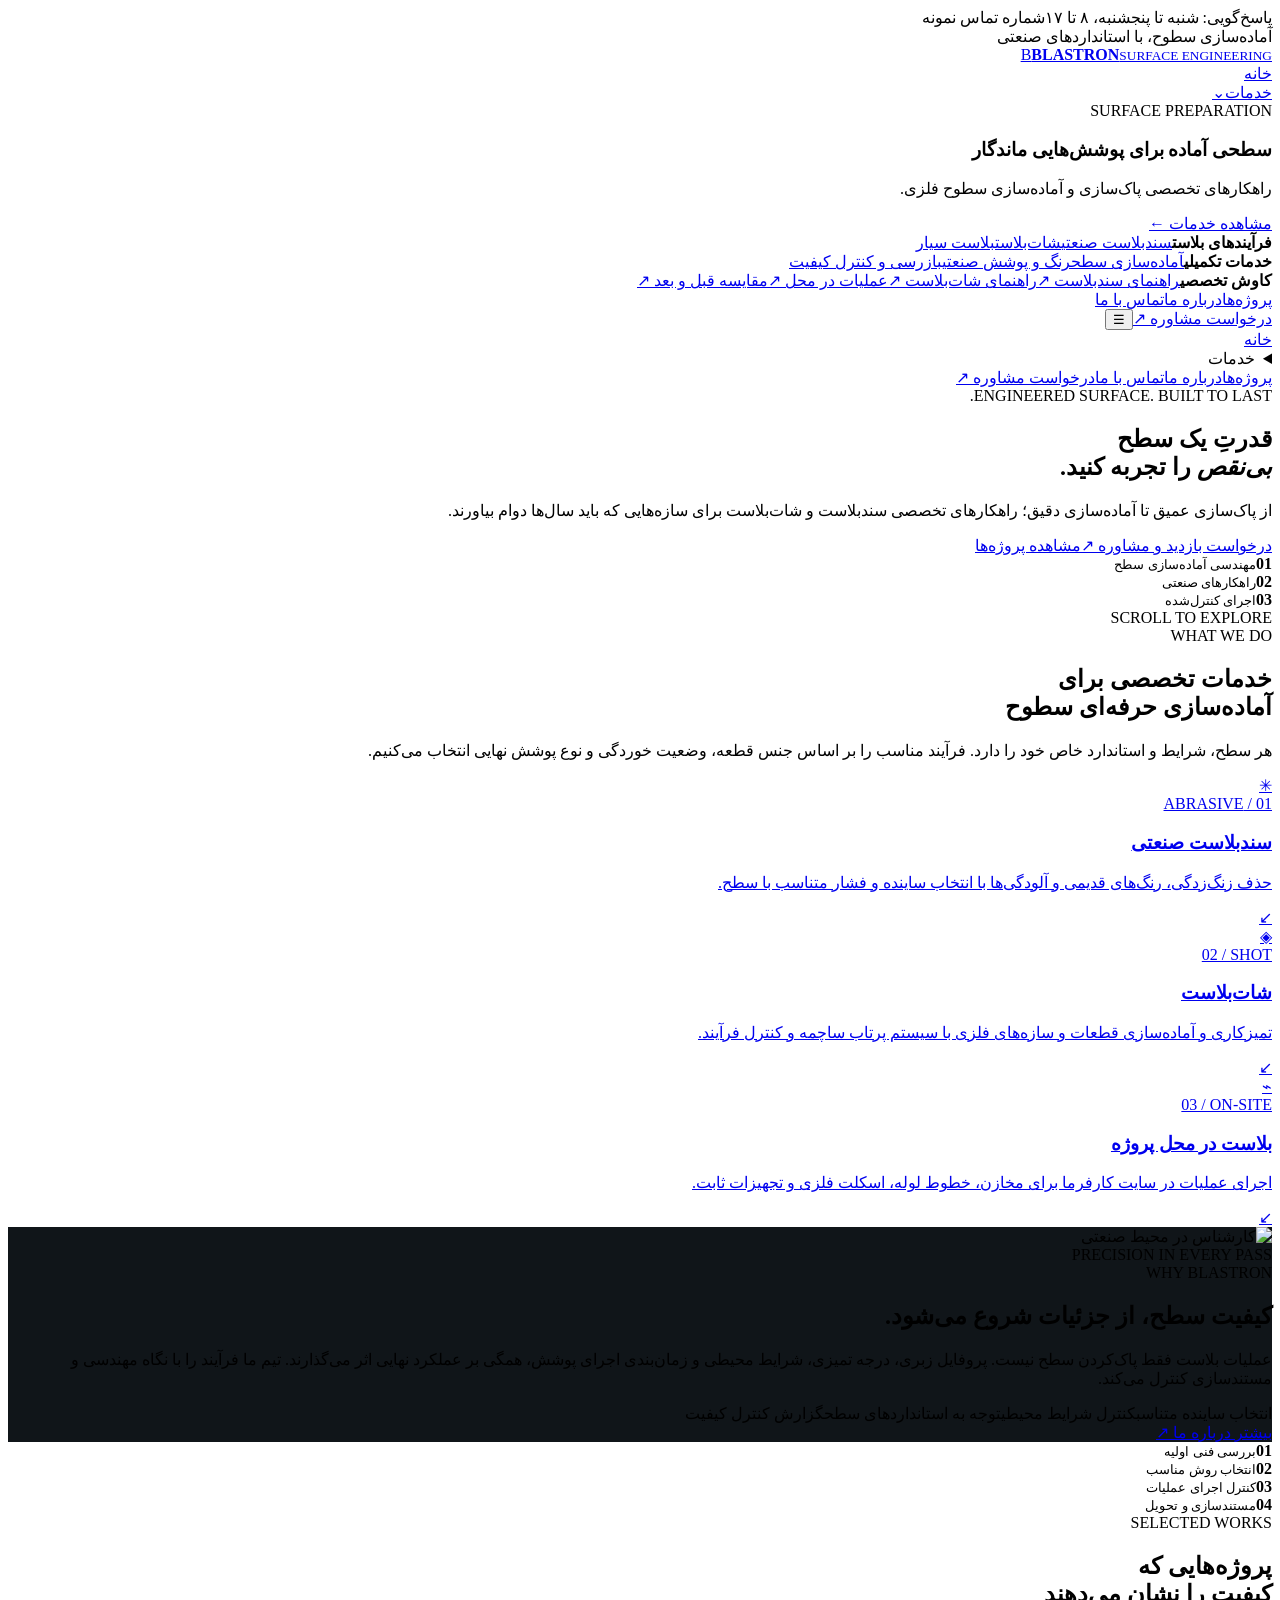
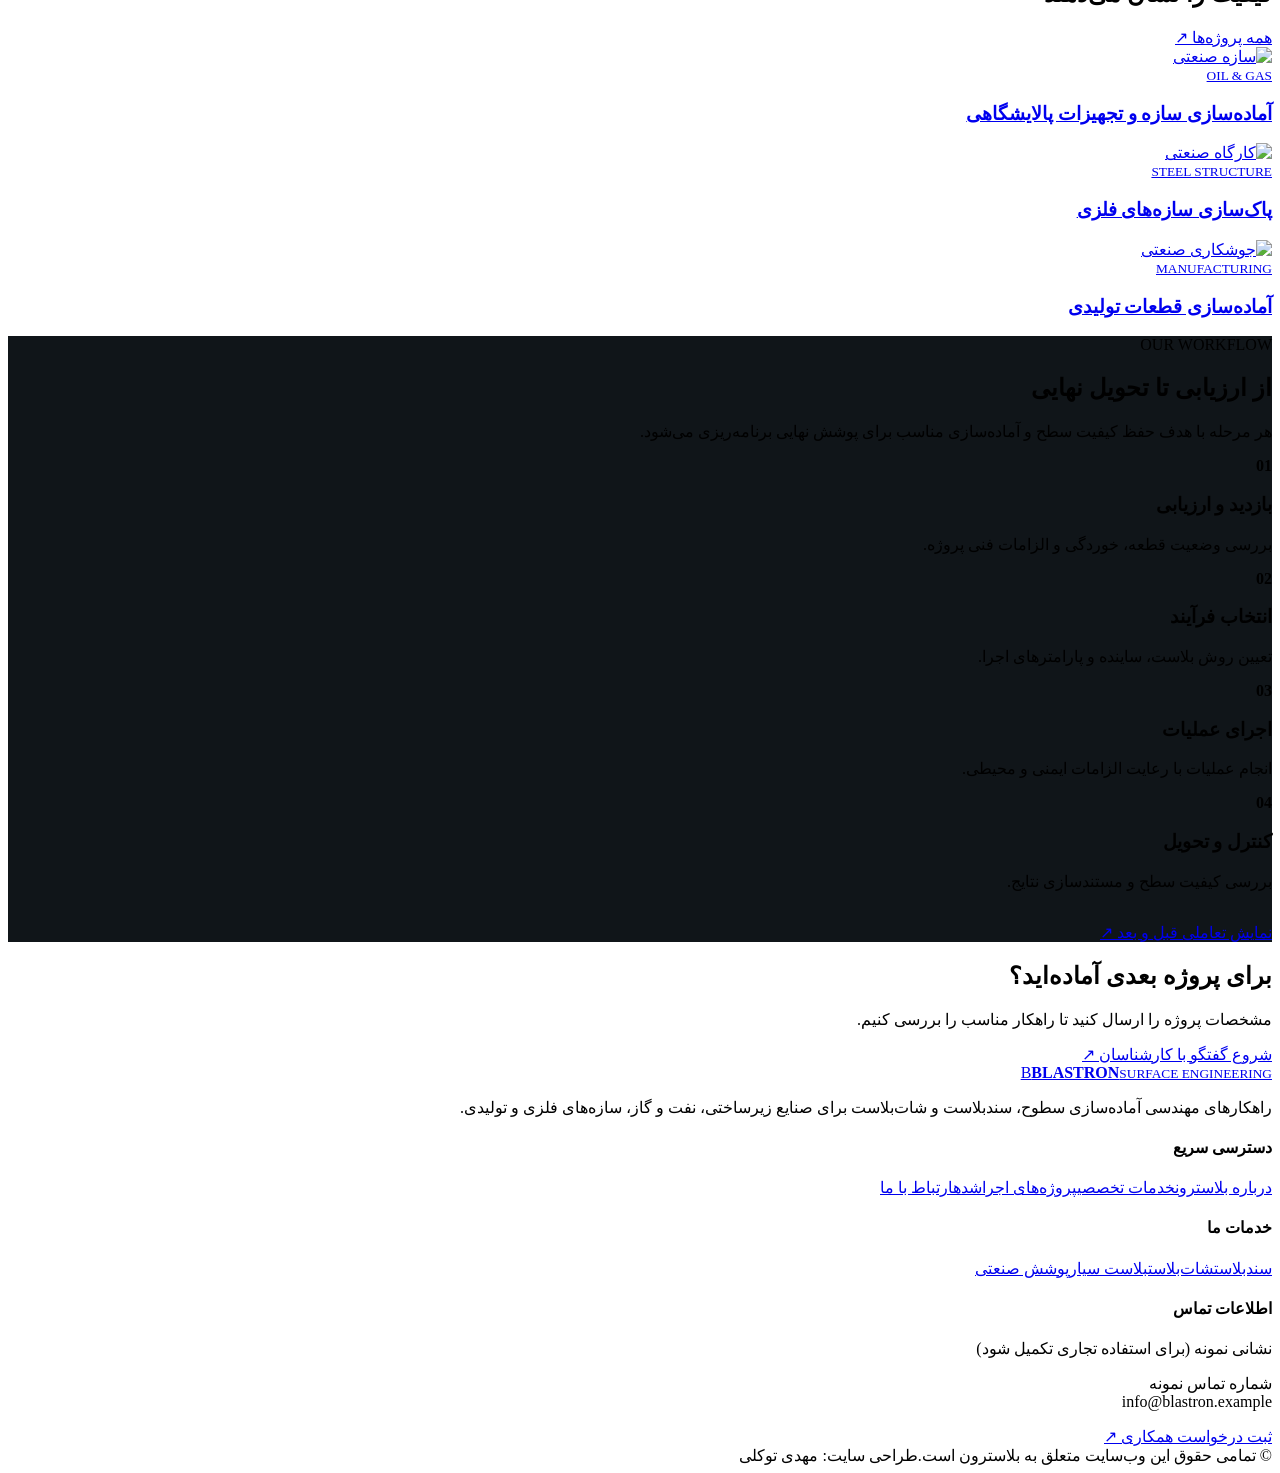
==== index.html @ 88ad7721 "Add BLASTRON V3 index.html" ====
<!doctype html><html lang="fa" dir="rtl"><head><meta charset="utf-8"><meta name="viewport" content="width=device-width,initial-scale=1"><meta name="description" content="خدمات تخصصی سندبلاست، شات‌بلاست و آماده‌سازی سطوح صنعتی"><title>خدمات سندبلاست و شات‌بلاست | BLASTRON</title><link rel="icon" href="assets/favicon.svg" type="image/svg+xml"><link rel="stylesheet" href="assets/style.css"></head><body>
<div class="topline"><div class="container"><div><span>پاسخ‌گویی: شنبه تا پنجشنبه، ۸ تا ۱۷</span><span>شماره تماس نمونه</span></div><span>آماده‌سازی سطوح، با استانداردهای صنعتی</span></div></div>
<header class="header"><div class="container nav">
<a class="brand" href="index.html"><span class="brand-mark">B</span><span><strong>BLASTRON</strong><small>SURFACE ENGINEERING</small></span></a>
<nav class="navlinks" aria-label="ناوبری اصلی">
<a href="index.html">خانه</a>
<div class="navitem"><a href="services.html">خدمات⌄</a><div class="mega">
<div class="mega-feature"><span class="eyebrow">SURFACE PREPARATION</span><h3>سطحی آماده برای پوشش‌هایی ماندگار</h3><p>راهکارهای تخصصی پاک‌سازی و آماده‌سازی سطوح فلزی.</p><a class="btn" href="services.html">مشاهده خدمات ←</a></div>
<div class="mega-col"><b>فرآیندهای بلاست</b><a href="sandblasting.html">سندبلاست صنعتی</a><a href="shotblasting.html">شات‌بلاست</a><a href="mobile-blasting.html">بلاست سیار</a></div>
<div class="mega-col"><b>خدمات تکمیلی</b><a href="services.html#prep">آماده‌سازی سطح</a><a href="services.html#paint">رنگ و پوشش صنعتی</a><a href="services.html#inspection">بازرسی و کنترل کیفیت</a></div>
<div class="mega-col"><b>کاوش تخصصی</b><a href="sandblasting.html">راهنمای سندبلاست ↗</a><a href="shotblasting.html">راهنمای شات‌بلاست ↗</a><a href="mobile-blasting.html">عملیات در محل ↗</a><a href="projects.html#comparison">مقایسه قبل و بعد ↗</a></div>
</div></div>
<a href="projects.html">پروژه‌ها</a><a href="about.html">درباره ما</a><a href="contact.html">تماس با ما</a></nav>
<a class="btn nav-cta" href="contact.html">درخواست مشاوره <span>↗</span></a><a class="btn mobile-quote" style="display:none" href="contact.html">استعلام قیمت ↗</a><button class="hamb" aria-label="باز کردن منو" aria-expanded="false">☰</button>
</div><div class="mobile-panel"><a href="index.html">خانه</a><details><summary>خدمات</summary><a href="sandblasting.html">سندبلاست صنعتی</a><a href="shotblasting.html">شات‌بلاست</a><a href="mobile-blasting.html">بلاست سیار</a><a href="services.html#paint">رنگ و پوشش صنعتی</a></details><a href="projects.html">پروژه‌ها</a><a href="about.html">درباره ما</a><a href="contact.html">تماس با ما</a><a class="btn" href="contact.html">درخواست مشاوره ↗</a></div></header>

<main>
<section class="hero"><div class="container"><div class="hero-content"><div class="hero-kicker">ENGINEERED SURFACE. BUILT TO LAST.</div><h1>قدرتِ یک سطح<br><em>بی‌نقص</em> را تجربه کنید.</h1><p>از پاک‌سازی عمیق تا آماده‌سازی دقیق؛ راهکارهای تخصصی سندبلاست و شات‌بلاست برای سازه‌هایی که باید سال‌ها دوام بیاورند.</p><div class="hero-actions"><a class="btn" href="contact.html">درخواست بازدید و مشاوره ↗</a><a class="btn btn-outline" href="projects.html">مشاهده پروژه‌ها</a></div><div class="hero-meta"><div><strong>01</strong><small>مهندسی آماده‌سازی سطح</small></div><div><strong>02</strong><small>راهکارهای صنعتی</small></div><div><strong>03</strong><small>اجرای کنترل‌شده</small></div></div></div></div><div class="hero-scroll">SCROLL TO EXPLORE</div></section>
<section class="section"><div class="container"><div class="section-head"><div><span class="eyebrow">WHAT WE DO</span><h2>خدمات تخصصی برای<br>آماده‌سازی حرفه‌ای سطوح</h2></div><p>هر سطح، شرایط و استاندارد خاص خود را دارد. فرآیند مناسب را بر اساس جنس قطعه، وضعیت خوردگی و نوع پوشش نهایی انتخاب می‌کنیم.</p></div>
<div class="service-showcase"><a class="service-card" href="sandblasting.html"><div class="service-icon">✳</div><span class="num">01 / ABRASIVE</span><h3>سندبلاست صنعتی</h3><p>حذف زنگ‌زدگی، رنگ‌های قدیمی و آلودگی‌ها با انتخاب ساینده و فشار متناسب با سطح.</p><span class="arrow">↙</span></a><a class="service-card" href="shotblasting.html"><div class="service-icon">◈</div><span class="num">02 / SHOT</span><h3>شات‌بلاست</h3><p>تمیزکاری و آماده‌سازی قطعات و سازه‌های فلزی با سیستم پرتاب ساچمه و کنترل فرآیند.</p><span class="arrow">↙</span></a><a class="service-card" href="mobile-blasting.html"><div class="service-icon">⌁</div><span class="num">03 / ON-SITE</span><h3>بلاست در محل پروژه</h3><p>اجرای عملیات در سایت کارفرما برای مخازن، خطوط لوله، اسکلت فلزی و تجهیزات ثابت.</p><span class="arrow">↙</span></a></div></div></section>
<section class="section" style="background:#101519"><div class="container split"><div class="image-stack"><img src="https://images.unsplash.com/photo-1581092160607-ee22621dd758?auto=format&fit=crop&w=1100&q=85" alt="کارشناس در محیط صنعتی"><div class="image-tag">PRECISION IN EVERY PASS</div></div><div class="copy"><span class="eyebrow">WHY BLASTRON</span><h2>کیفیت سطح، از جزئیات شروع می‌شود.</h2><p>عملیات بلاست فقط پاک‌کردن سطح نیست. پروفایل زبری، درجه تمیزی، شرایط محیطی و زمان‌بندی اجرای پوشش، همگی بر عملکرد نهایی اثر می‌گذارند. تیم ما فرآیند را با نگاه مهندسی و مستندسازی کنترل می‌کند.</p><div class="ticks"><span>انتخاب ساینده متناسب</span><span>کنترل شرایط محیطی</span><span>توجه به استانداردهای سطح</span><span>گزارش کنترل کیفیت</span></div><a class="btn btn-outline" href="about.html">بیشتر درباره ما ↗</a></div></div></section>
<section class="stats"><div class="container stats-row"><div class="stat"><strong>01</strong><small>بررسی فنی اولیه</small></div><div class="stat"><strong>02</strong><small>انتخاب روش مناسب</small></div><div class="stat"><strong>03</strong><small>کنترل اجرای عملیات</small></div><div class="stat"><strong>04</strong><small>مستندسازی و تحویل</small></div></div></section>
<section class="section"><div class="container"><div class="section-head"><div><span class="eyebrow">SELECTED WORKS</span><h2>پروژه‌هایی که<br>کیفیت را نشان می‌دهند</h2></div><a class="btn btn-outline" href="projects.html">همه پروژه‌ها ↗</a></div><div class="project-grid"><a class="project" href="projects.html"><img src="https://images.unsplash.com/photo-1516937941344-00b4e0337589?auto=format&fit=crop&w=1200&q=85" alt="سازه صنعتی"><div class="project-info"><small>OIL & GAS</small><h3>آماده‌سازی سازه و تجهیزات پالایشگاهی</h3></div></a><a class="project" href="projects.html"><img src="https://images.unsplash.com/photo-1567789884554-0b844b597180?auto=format&fit=crop&w=900&q=85" alt="کارگاه صنعتی"><div class="project-info"><small>STEEL STRUCTURE</small><h3>پاک‌سازی سازه‌های فلزی</h3></div></a><a class="project" href="projects.html"><img src="https://images.unsplash.com/photo-1504917595217-d4dc5ebe6122?auto=format&fit=crop&w=900&q=85" alt="جوشکاری صنعتی"><div class="project-info"><small>MANUFACTURING</small><h3>آماده‌سازی قطعات تولیدی</h3></div></a></div></div></section>
<section class="section" style="background:#101519"><div class="container"><div class="section-head"><div><span class="eyebrow">OUR WORKFLOW</span><h2>از ارزیابی تا تحویل نهایی</h2></div><p>هر مرحله با هدف حفظ کیفیت سطح و آماده‌سازی مناسب برای پوشش نهایی برنامه‌ریزی می‌شود.</p></div><div class="process-grid"><div class="process-step"><b>01</b><h3>بازدید و ارزیابی</h3><p>بررسی وضعیت قطعه، خوردگی و الزامات فنی پروژه.</p></div><div class="process-step"><b>02</b><h3>انتخاب فرآیند</h3><p>تعیین روش بلاست، ساینده و پارامترهای اجرا.</p></div><div class="process-step"><b>03</b><h3>اجرای عملیات</h3><p>انجام عملیات با رعایت الزامات ایمنی و محیطی.</p></div><div class="process-step"><b>04</b><h3>کنترل و تحویل</h3><p>بررسی کیفیت سطح و مستندسازی نتایج.</p></div></div><div style="margin-top:32px"><a class="btn btn-outline" href="projects.html#comparison">نمایش تعاملی قبل و بعد ↗</a></div></div></section><section class="container"><div class="cta-band"><div><h2>برای پروژه بعدی آماده‌اید؟</h2><p>مشخصات پروژه را ارسال کنید تا راهکار مناسب را بررسی کنیم.</p></div><a class="btn" href="contact.html">شروع گفتگو با کارشناسان ↗</a></div></section>
</main>
<footer class="footer"><div class="container"><div class="footer-grid">
<div><a class="brand" href="index.html"><span class="brand-mark">B</span><span><strong>BLASTRON</strong><small>SURFACE ENGINEERING</small></span></a><p>راهکارهای مهندسی آماده‌سازی سطوح، سندبلاست و شات‌بلاست برای صنایع زیرساختی، نفت و گاز، سازه‌های فلزی و تولیدی.</p></div>
<div><h4>دسترسی سریع</h4><a href="about.html">درباره بلاسترون</a><a href="services.html">خدمات تخصصی</a><a href="projects.html">پروژه‌های اجراشده</a><a href="contact.html">ارتباط با ما</a></div>
<div><h4>خدمات ما</h4><a href="sandblasting.html">سندبلاست</a><a href="shotblasting.html">شات‌بلاست</a><a href="mobile-blasting.html">بلاست سیار</a><a href="services.html#paint">پوشش صنعتی</a></div>
<div><h4>اطلاعات تماس</h4><p>نشانی نمونه (برای استفاده تجاری تکمیل شود)</p><p>شماره تماس نمونه<br>info@blastron.example</p><a href="contact.html">ثبت درخواست همکاری ↗</a></div>
</div><div class="footer-bottom"><span>© تمامی حقوق این وب‌سایت متعلق به بلاسترون است.</span><span>طراحی سایت: مهدی توکلی</span></div></div></footer>
<script src="assets/site.js"></script></body></html>
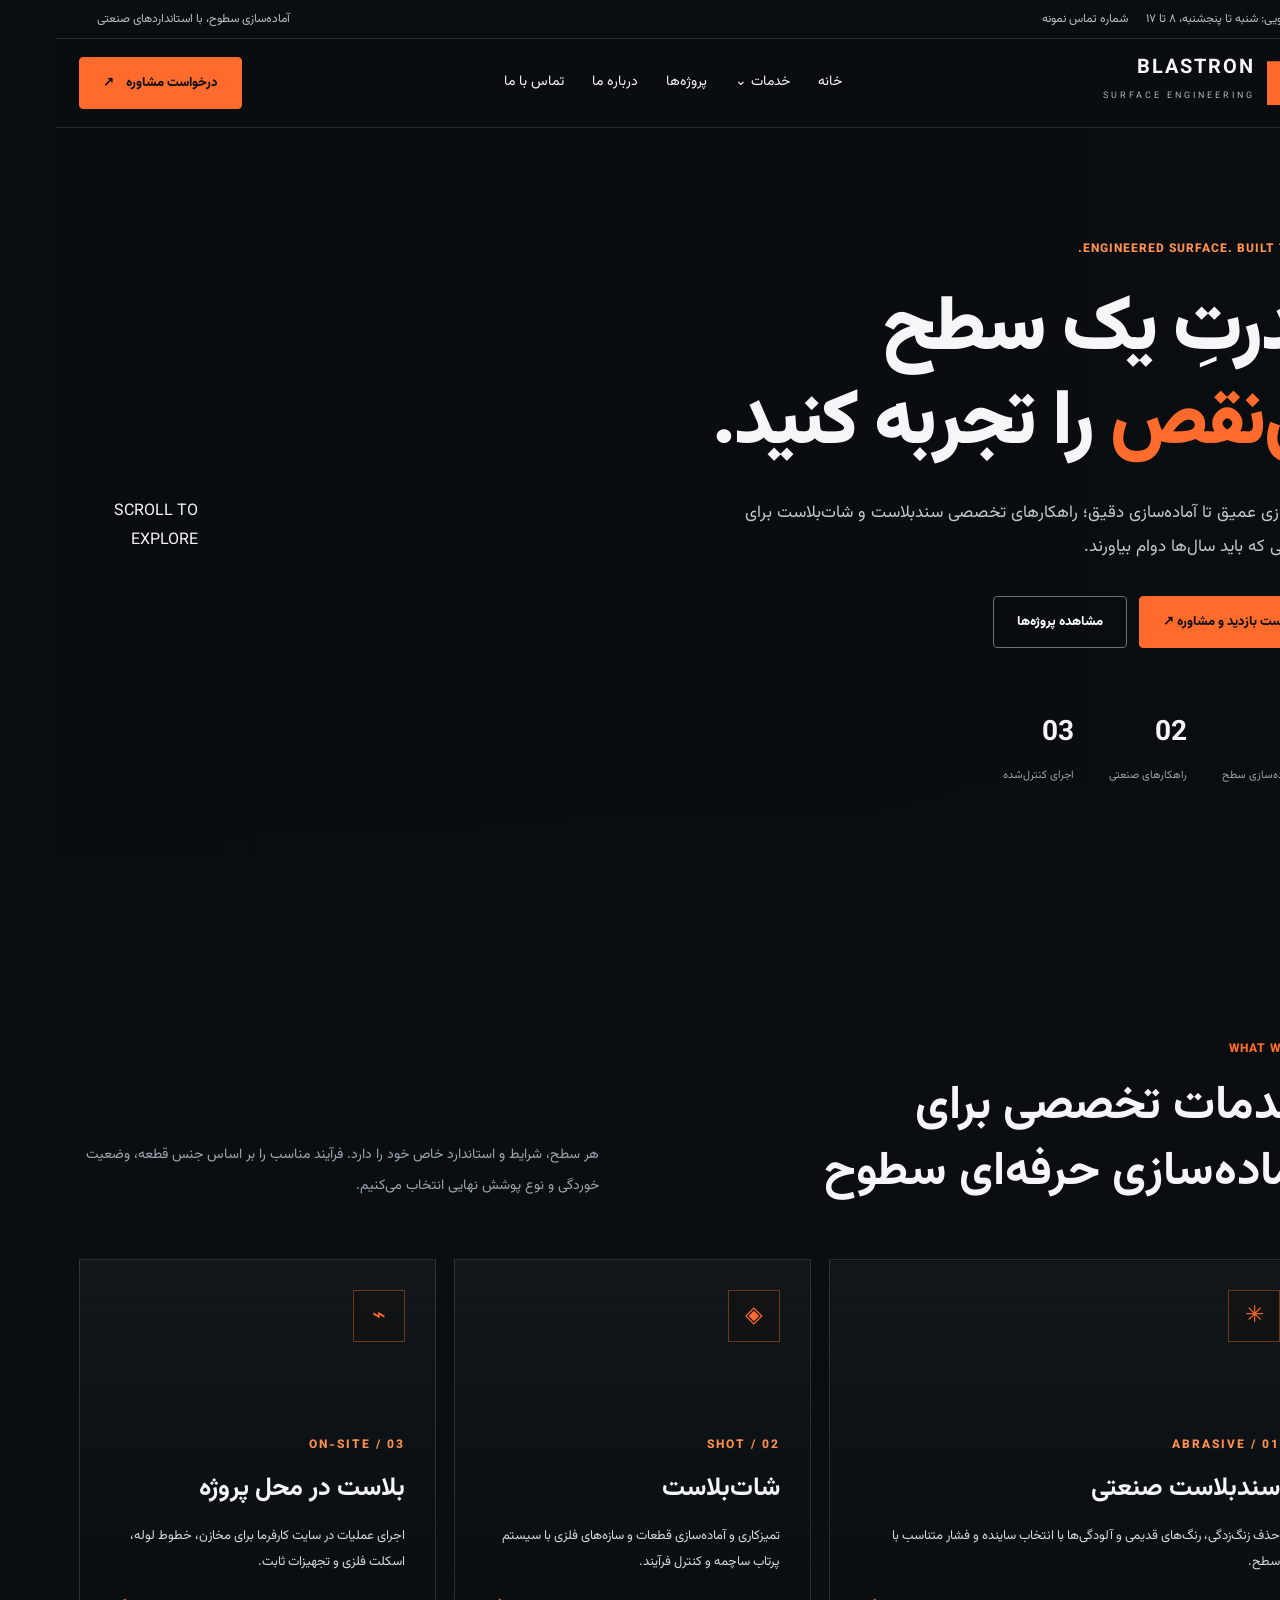
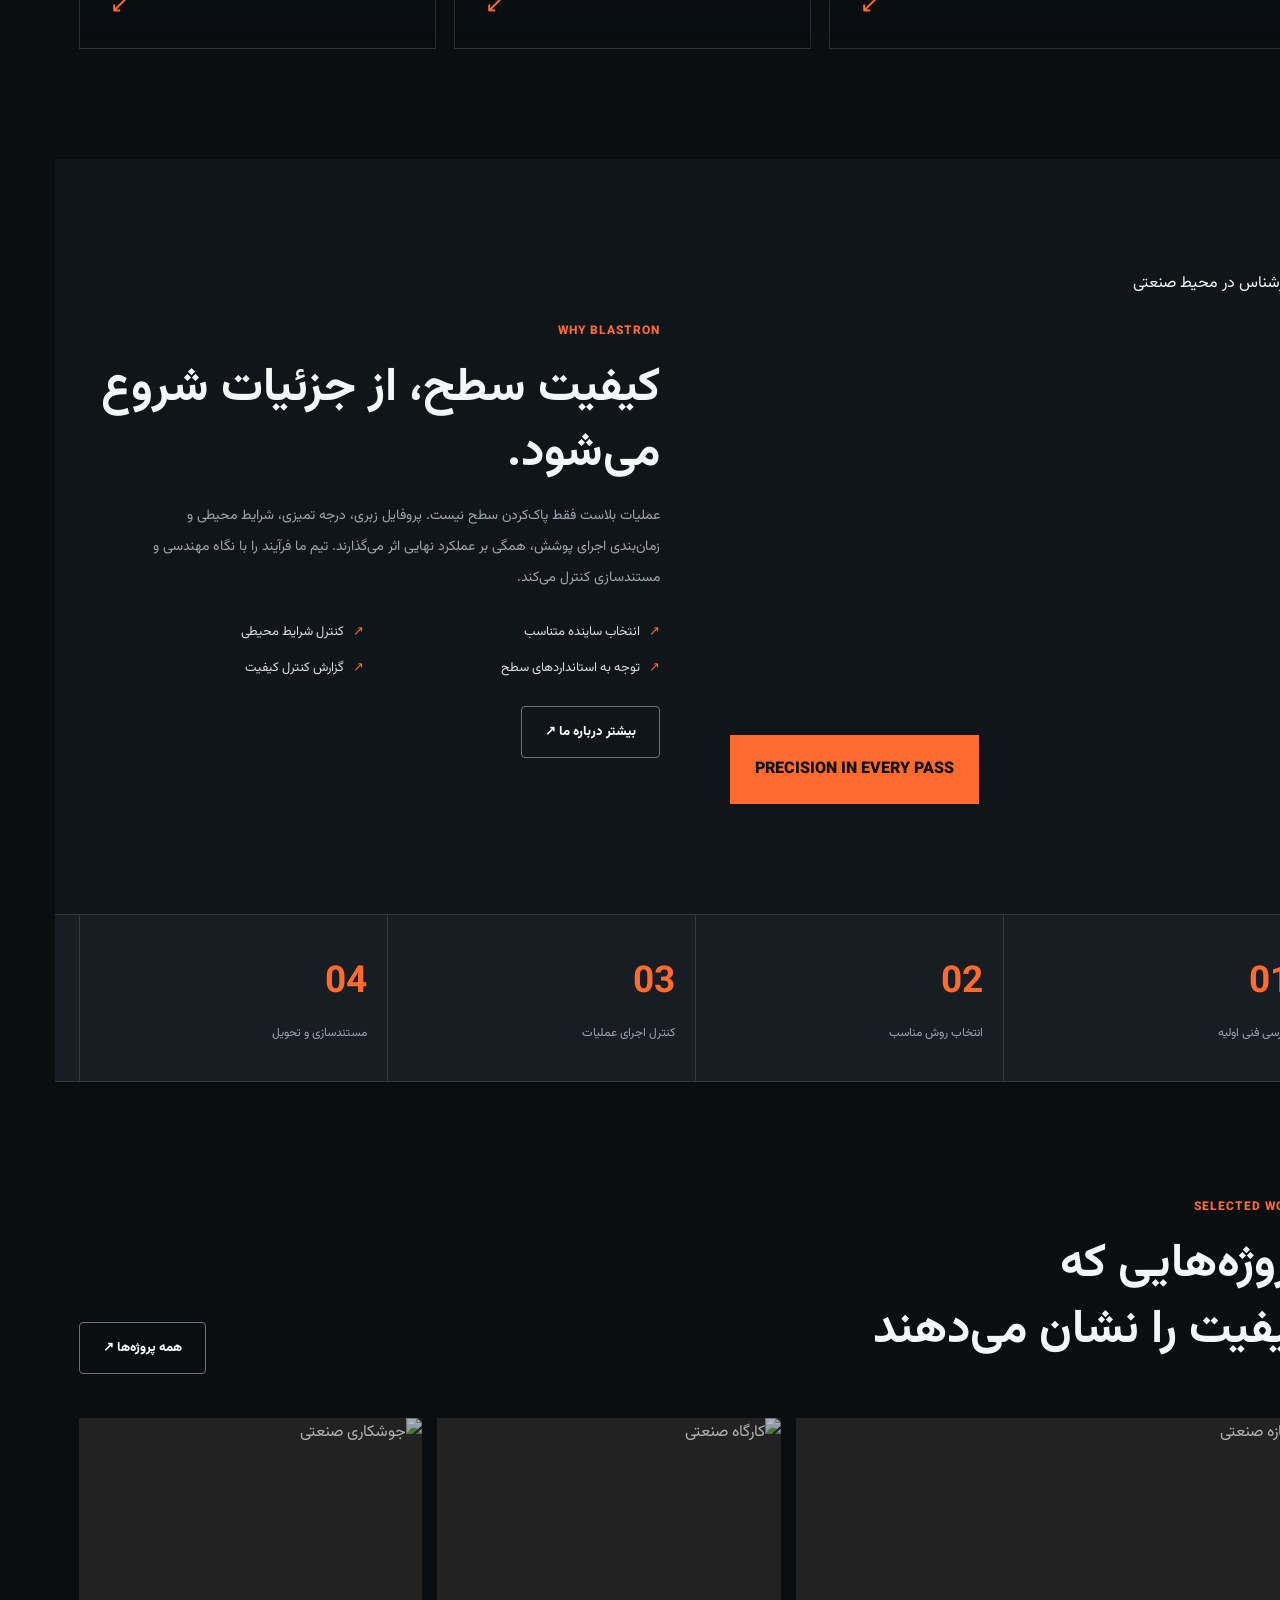
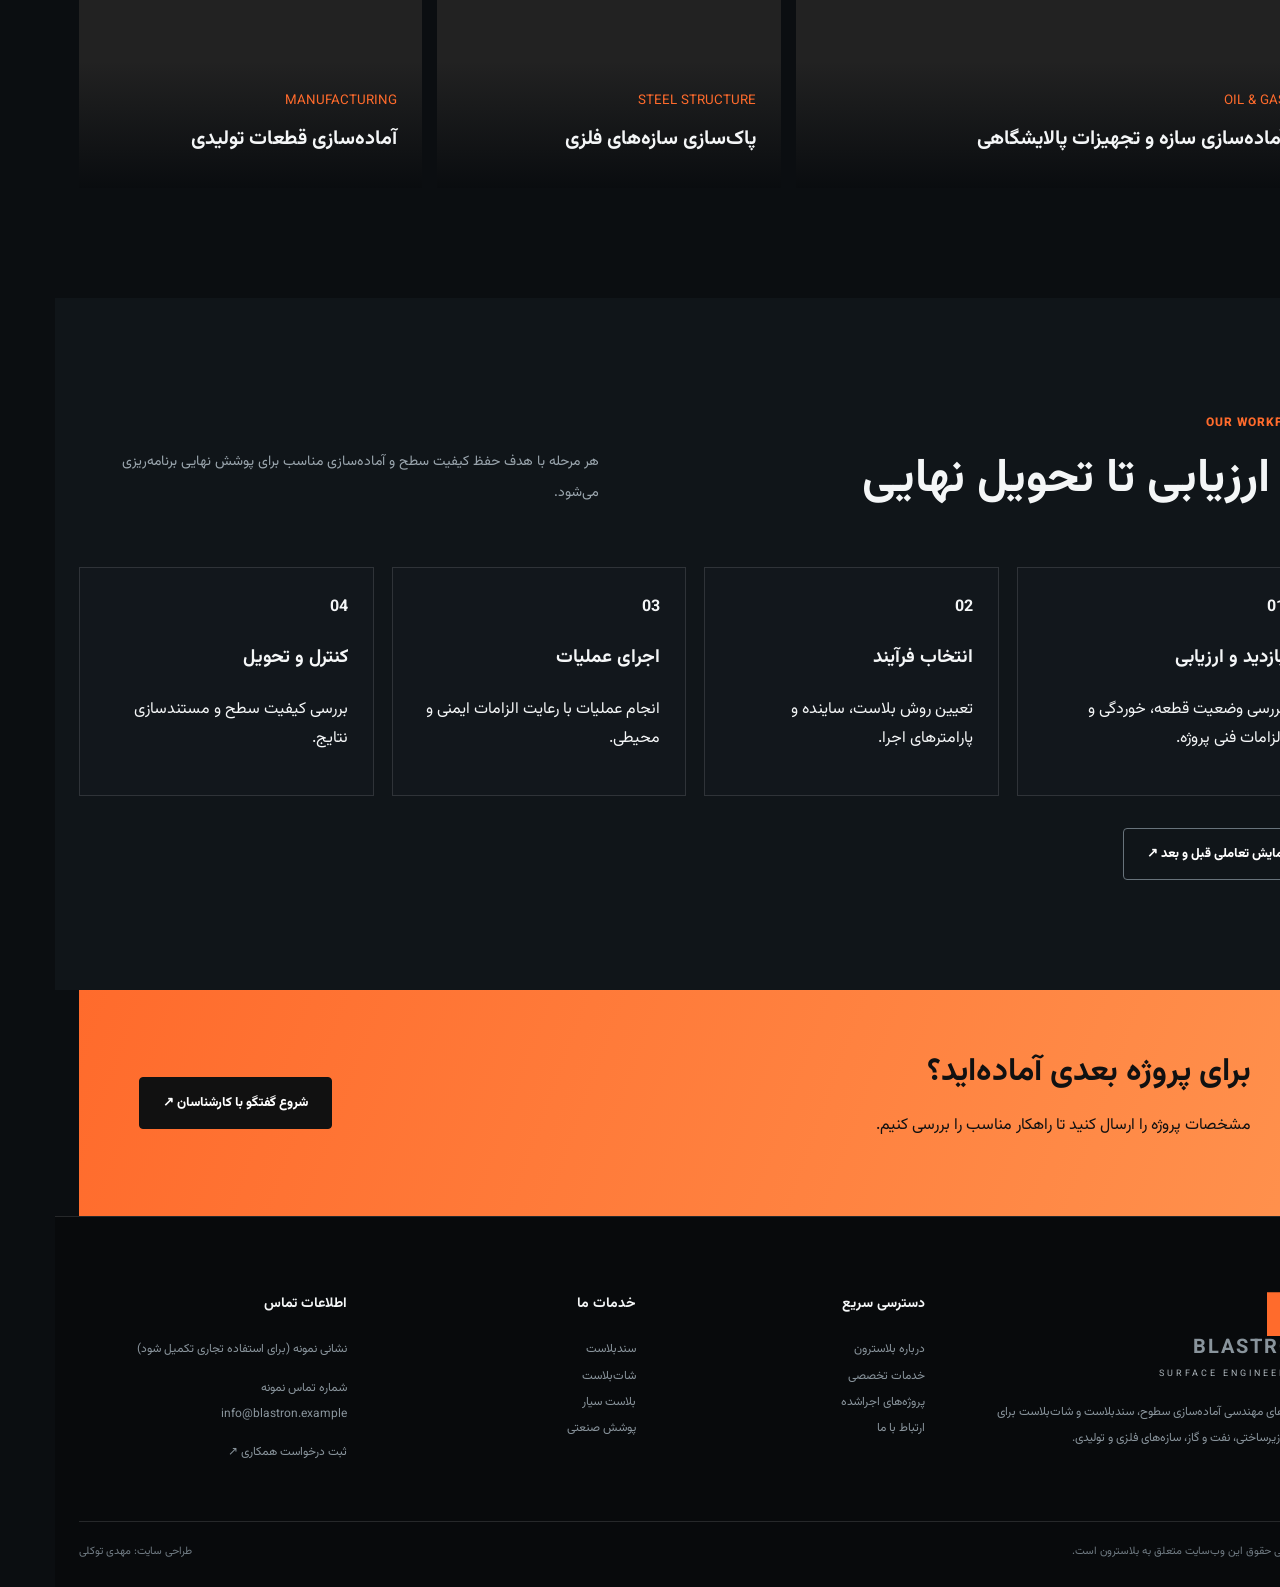
==== commit 27b734ce: "Redesign premium desktop navigation and mega menu" ====
--- a/index.html
+++ b/index.html
@@ -1,17 +1,23 @@
 <!doctype html><html lang="fa" dir="rtl"><head><meta charset="utf-8"><meta name="viewport" content="width=device-width,initial-scale=1"><meta name="description" content="خدمات تخصصی سندبلاست، شات‌بلاست و آماده‌سازی سطوح صنعتی"><title>خدمات سندبلاست و شات‌بلاست | BLASTRON</title><link rel="icon" href="assets/favicon.svg" type="image/svg+xml"><link rel="stylesheet" href="assets/style.css"></head><body>
 <div class="topline"><div class="container"><div><span>پاسخ‌گویی: شنبه تا پنجشنبه، ۸ تا ۱۷</span><span>شماره تماس نمونه</span></div><span>آماده‌سازی سطوح، با استانداردهای صنعتی</span></div></div>
-<header class="header"><div class="container nav">
-<a class="brand" href="index.html"><span class="brand-mark">B</span><span><strong>BLASTRON</strong><small>SURFACE ENGINEERING</small></span></a>
+<header class="header premium-header"><div class="container nav">
+<a class="brand" href="index.html" aria-label="بلاسترون، صفحه اصلی"><span class="brand-mark">B</span><span><strong>BLASTRON</strong><small>SURFACE ENGINEERING</small></span></a>
 <nav class="navlinks" aria-label="ناوبری اصلی">
-<a href="index.html">خانه</a>
-<div class="navitem"><a href="services.html">خدمات⌄</a><div class="mega">
-<div class="mega-feature"><span class="eyebrow">SURFACE PREPARATION</span><h3>سطحی آماده برای پوشش‌هایی ماندگار</h3><p>راهکارهای تخصصی پاک‌سازی و آماده‌سازی سطوح فلزی.</p><a class="btn" href="services.html">مشاهده خدمات ←</a></div>
-<div class="mega-col"><b>فرآیندهای بلاست</b><a href="sandblasting.html">سندبلاست صنعتی</a><a href="shotblasting.html">شات‌بلاست</a><a href="mobile-blasting.html">بلاست سیار</a></div>
-<div class="mega-col"><b>خدمات تکمیلی</b><a href="services.html#prep">آماده‌سازی سطح</a><a href="services.html#paint">رنگ و پوشش صنعتی</a><a href="services.html#inspection">بازرسی و کنترل کیفیت</a></div>
-<div class="mega-col"><b>کاوش تخصصی</b><a href="sandblasting.html">راهنمای سندبلاست ↗</a><a href="shotblasting.html">راهنمای شات‌بلاست ↗</a><a href="mobile-blasting.html">عملیات در محل ↗</a><a href="projects.html#comparison">مقایسه قبل و بعد ↗</a></div>
+<a class="nav-link" href="index.html">خانه</a>
+<div class="navitem mega-parent"><a class="nav-link mega-trigger" href="services.html" aria-haspopup="true" aria-expanded="false">خدمات <span class="chevron">⌄</span></a>
+<div class="mega premium-mega">
+<div class="mega-head"><span>BLASTRON / EXPERTISE</span><strong>راهکارهای مهندسی سطح</strong><a href="services.html">مشاهده همه خدمات ↗</a></div>
+<div class="mega-body">
+<a class="mega-visual" href="sandblasting.html"><span class="mega-visual-kicker">FEATURED SERVICE / 01</span><strong>آماده‌سازی سطوح<br>در مقیاس صنعتی</strong><span class="mega-visual-bottom">کشف خدمات سندبلاست <b>↗</b></span></a>
+<div class="mega-links"><span class="mega-col-label">فرآیندهای اصلی</span><a href="sandblasting.html"><span class="mega-icon">01</span><span><b>سندبلاست صنعتی</b><small>پاک‌سازی، زنگ‌زدایی و آماده‌سازی سطح</small></span><i>↗</i></a><a href="shotblasting.html"><span class="mega-icon">02</span><span><b>شات‌بلاست</b><small>پرداخت و آماده‌سازی قطعات فلزی</small></span><i>↗</i></a><a href="mobile-blasting.html"><span class="mega-icon">03</span><span><b>بلاست در محل پروژه</b><small>اجرای عملیات در سایت کارفرما</small></span><i>↗</i></a></div>
+<div class="mega-side"><span class="mega-col-label">راهکارهای تکمیلی</span><a href="services.html#prep">آماده‌سازی سطح <span>↗</span></a><a href="services.html#paint">رنگ و پوشش صنعتی <span>↗</span></a><a href="services.html#inspection">بازرسی و کنترل کیفیت <span>↗</span></a><div class="mega-side-note"><span>ENGINEERED TO LAST</span><p>از بررسی اولیه تا کنترل کیفیت نهایی، در کنار پروژه شما.</p></div></div>
+</div>
+<div class="mega-foot"><span><span class="live-dot"></span> SOLUTIONS FOR INDUSTRY</span><a href="projects.html">نمونه پروژه‌ها را ببینید <b>↗</b></a></div>
 </div></div>
-<a href="projects.html">پروژه‌ها</a><a href="about.html">درباره ما</a><a href="contact.html">تماس با ما</a></nav>
-<a class="btn nav-cta" href="contact.html">درخواست مشاوره <span>↗</span></a><a class="btn mobile-quote" style="display:none" href="contact.html">استعلام قیمت ↗</a><button class="hamb" aria-label="باز کردن منو" aria-expanded="false">☰</button>
+<a class="nav-link" href="projects.html">پروژه‌ها</a><a class="nav-link" href="about.html">درباره ما</a><a class="nav-link" href="contact.html">تماس با ما</a>
+</nav>
+<a class="btn nav-cta" href="contact.html"><span>درخواست مشاوره</span><span class="cta-arrow">↗</span></a>
+<a class="btn mobile-quote" style="display:none" href="contact.html">استعلام قیمت ↗</a><button class="hamb" aria-label="باز کردن منو" aria-expanded="false">☰</button>
 </div><div class="mobile-panel"><a href="index.html">خانه</a><details><summary>خدمات</summary><a href="sandblasting.html">سندبلاست صنعتی</a><a href="shotblasting.html">شات‌بلاست</a><a href="mobile-blasting.html">بلاست سیار</a><a href="services.html#paint">رنگ و پوشش صنعتی</a></details><a href="projects.html">پروژه‌ها</a><a href="about.html">درباره ما</a><a href="contact.html">تماس با ما</a><a class="btn" href="contact.html">درخواست مشاوره ↗</a></div></header>
 
 <main>
--- a/assets/style.css
+++ b/assets/style.css
@@ -0,0 +1,42 @@
+@import url('https://fonts.googleapis.com/css2?family=Vazirmatn:wght@300;400;500;600;700;800;900&display=swap');
+:root{--bg:#0b0e11;--panel:#12171c;--panel2:#171e24;--line:rgba(255,255,255,.12);--muted:#9aa5ad;--text:#f4f6f7;--orange:#ff6b2c;--orange2:#ff914d;--max:1240px}
+*{box-sizing:border-box}html{scroll-behavior:smooth}body{margin:0;background:var(--bg);color:var(--text);font-family:Vazirmatn,sans-serif;line-height:1.85}a{color:inherit;text-decoration:none}img{max-width:100%;display:block}button,input,textarea,select{font:inherit}.container{width:min(var(--max),calc(100% - 48px));margin:auto}.topline{border-bottom:1px solid var(--line);font-size:12px;color:#b5bec4}.topline .container{display:flex;justify-content:space-between;padding:8px 0}.topline span{margin-left:18px}.header{position:sticky;top:0;z-index:50;background:#0b0e11eb;backdrop-filter:blur(18px);border-bottom:1px solid var(--line)}.nav{height:88px;display:flex;align-items:center;justify-content:space-between;gap:26px}.brand{display:flex;align-items:center;gap:12px;min-width:180px}.brand-mark{width:44px;height:44px;background:var(--orange);clip-path:polygon(0 0,100% 0,100% 72%,72% 100%,0 100%);display:grid;place-items:center;color:#111;font-weight:900;font-size:23px}.brand strong{display:block;font-size:20px;letter-spacing:2px;line-height:1.2}.brand small{font-size:9px;letter-spacing:3px;color:#aab3b9}.navlinks{display:flex;align-items:center;gap:28px;font-size:14px}.navlinks a:hover{color:var(--orange)}.navitem{height:88px;display:flex;align-items:center;position:relative}.mega{position:absolute;top:76px;right:-170px;width:min(900px,90vw);padding:28px;background:#151b20;border:1px solid var(--line);border-radius:14px;display:grid;grid-template-columns:1.2fr 1fr 1fr;gap:24px;opacity:0;visibility:hidden;transform:translateY(12px);transition:.25s;box-shadow:0 24px 70px #0009}.navitem:hover .mega,.navitem:focus-within .mega{opacity:1;visibility:visible;transform:none}.mega-feature{border-radius:12px;padding:22px;background:linear-gradient(145deg,#292f35,#151a1f)}.mega h3{font-size:21px;line-height:1.5}.mega p,.mega-col a{color:var(--muted);font-size:13px}.mega-col b{display:block;margin-bottom:12px}.mega-col a{display:block;padding:8px 0}.eyebrow{color:var(--orange);font-size:12px;font-weight:800;letter-spacing:1px}.btn{display:inline-flex;align-items:center;justify-content:center;gap:12px;padding:13px 23px;background:var(--orange);color:#111;font-weight:800;border-radius:4px;font-size:13px;transition:.25s;border:1px solid var(--orange)}.btn:hover{background:#ff854b;transform:translateY(-3px)}.btn-outline{background:transparent;color:#fff;border-color:#68737b}.btn-outline:hover{background:transparent;color:var(--orange);border-color:var(--orange)}.hamb,.mobile-panel{display:none}.hero{min-height:740px;position:relative;display:flex;align-items:center;overflow:hidden;background:linear-gradient(90deg,#080b0ff5 0%,#080b0fca 44%,#080b0f35 100%),url('https://images.unsplash.com/photo-1567789884554-0b844b597180?auto=format&fit=crop&w=2200&q=88') center/cover}.hero:after{content:"";position:absolute;inset:auto 0 0;height:170px;background:linear-gradient(transparent,var(--bg))}.hero-content{position:relative;z-index:1;max-width:760px;padding:110px 0 135px}.hero-kicker{color:var(--orange2);font-size:12px;font-weight:800;letter-spacing:1px}h1{font-size:clamp(44px,6vw,82px);line-height:1.22;margin:24px 0;font-weight:900;letter-spacing:-2px}h1 em{font-style:normal;color:var(--orange)}.hero p{font-size:17px;line-height:2;color:#c1c8cd;max-width:590px}.hero-actions{display:flex;gap:12px;flex-wrap:wrap;margin-top:32px}.hero-meta{display:flex;gap:35px;margin-top:60px}.hero-meta strong{display:block;font-size:28px}.hero-meta small{color:var(--muted);font-size:11px}.section{padding:110px 0}.section-head{display:flex;align-items:end;justify-content:space-between;gap:30px;margin-bottom:44px}.section-head h2,.copy h2{font-size:clamp(30px,4vw,47px);line-height:1.4;margin:10px 0}.section-head p,.copy p{max-width:520px;color:var(--muted);font-size:14px;line-height:2.2}.grid3{display:grid;grid-template-columns:repeat(3,1fr);gap:18px}.service-card{background:var(--panel);border:1px solid var(--line);min-height:320px;padding:30px;position:relative;overflow:hidden;transition:.35s}.service-card:hover{transform:translateY(-7px);border-color:#ff6b2c88}.service-card .num{font-size:12px;color:var(--orange);letter-spacing:2px}.service-card h3{font-size:22px;margin:28px 0 10px}.service-card p{color:var(--muted);font-size:13px}.service-icon{width:52px;height:52px;border:1px solid #ff6b2c66;color:var(--orange);display:grid;place-items:center;font-size:23px}.arrow{position:absolute;bottom:27px;left:28px;color:var(--orange);font-size:23px}.split{display:grid;grid-template-columns:1fr 1fr;gap:70px;align-items:center}.image-stack{position:relative;padding:0 0 45px 45px}.image-stack img{width:100%;height:490px;object-fit:cover}.image-tag{position:absolute;bottom:0;left:0;background:var(--orange);color:#111;padding:20px 25px;font-weight:900}.ticks{display:grid;grid-template-columns:1fr 1fr;gap:12px;margin:26px 0}.ticks span{font-size:13px;color:#d7dde0}.ticks span:before{content:"↗";color:var(--orange);margin-left:9px}.stats{background:#171d22;border-block:1px solid var(--line)}.stats-row{display:grid;grid-template-columns:repeat(4,1fr)}.stat{padding:34px 20px;border-left:1px solid var(--line)}.stat strong{font-size:37px;color:var(--orange);display:block}.stat small{color:var(--muted);font-size:12px}.project-grid{display:grid;grid-template-columns:1.2fr .8fr .8fr;gap:15px}.project{height:370px;position:relative;overflow:hidden;background:#222}.project img{width:100%;height:100%;object-fit:cover;transition:.6s;filter:brightness(.72)}.project:hover img{transform:scale(1.07);filter:brightness(.55)}.project-info{position:absolute;bottom:0;right:0;left:0;padding:25px;background:linear-gradient(transparent,#080b0ef0)}.project-info small{color:var(--orange)}.project-info h3{margin:5px 0;font-size:20px}.cta-band{padding:60px;background:linear-gradient(110deg,#ff6b2c,#ff914d);color:#111;display:flex;justify-content:space-between;align-items:center;gap:30px}.cta-band h2{font-size:32px;line-height:1.4;margin:0}.cta-band .btn{background:#111;color:#fff;border-color:#111}.footer{background:#080a0c;padding:75px 0 25px;border-top:1px solid var(--line)}.footer-grid{display:grid;grid-template-columns:1.4fr 1fr 1fr 1.1fr;gap:45px}.footer p,.footer a{font-size:12px;color:#89949c;line-height:2.2}.footer h4{margin:0 0 18px;font-size:14px}.footer a{display:block}.footer a:hover{color:var(--orange)}.footer-bottom{border-top:1px solid var(--line);margin-top:55px;padding-top:20px;display:flex;justify-content:space-between;color:#707b83;font-size:11px}.page-hero{padding:105px 0 90px;background:linear-gradient(90deg,#090c0fef,#090c0f99),url('https://images.unsplash.com/photo-1504917595217-d4dc5ebe6122?auto=format&fit=crop&w=2000&q=85') center/cover}.page-hero h1{font-size:55px;margin:12px 0}.page-hero p{color:#c2c9ce;max-width:650px}.breadcrumb{font-size:12px;color:#8d989f}.content-card{background:var(--panel);padding:32px;border:1px solid var(--line)}.form{display:grid;gap:15px}.form input,.form textarea,.form select{width:100%;padding:15px;background:#0d1115;border:1px solid var(--line);color:#fff;border-radius:4px}.form textarea{min-height:130px}.form-grid{display:grid;grid-template-columns:1fr 1fr;gap:15px}.contact-layout{display:grid;grid-template-columns:.8fr 1.2fr;gap:25px}.contact-item{padding:17px 0;border-bottom:1px solid var(--line);color:#aeb8bf;font-size:13px}.contact-item b{display:block;color:#fff}.scroll-progress{position:fixed;top:0;right:0;width:0;height:3px;background:var(--orange);z-index:100}.reveal{opacity:0;transform:translateY(20px);transition:opacity .7s,transform .7s}.reveal.is-visible{opacity:1;transform:none}.before-after{position:relative;overflow:hidden;min-height:350px;background:#222}.before-after .before,.before-after .after{position:absolute;inset:0}.before-after img{width:100%;height:100%;object-fit:cover}.before-after .after{clip-path:inset(0 calc(100% - var(--position,50%)) 0 0)}.before-after input{position:absolute;inset:auto 10% 16px;width:80%;z-index:4;accent-color:var(--orange)}.before-tag,.after-tag{position:absolute;z-index:3;top:15px;padding:6px 12px;background:#111c;color:white}.before-tag{right:15px}.after-tag{left:15px}.detail-grid{display:grid;grid-template-columns:1.5fr 1fr;gap:35px}.detail-image img{width:100%;object-fit:cover}.detail-side{background:var(--panel);padding:25px}.process-grid{display:grid;grid-template-columns:repeat(3,1fr);gap:18px}.process-step{background:var(--panel);padding:25px;border:1px solid var(--line)}.process-step .num{color:var(--orange);font-weight:900}.tech-note,.comparison-note{color:var(--muted);font-size:13px}.editorial-label{color:var(--orange);letter-spacing:2px;font-size:12px}
+@media(max-width:900px){.navlinks,.nav-cta{display:none}.hamb{display:block;margin-right:auto;width:44px;height:44px;background:#171d22;border:1px solid var(--line);border-radius:7px;color:white;font-size:23px;cursor:pointer}.nav{height:76px}.brand{min-width:0}.mobile-panel{display:block;position:absolute;top:76px;right:24px;left:24px;background:#141a1f;border:1px solid var(--line);border-radius:12px;padding:12px;opacity:0;visibility:hidden;transform:translateY(-8px);transition:.2s;box-shadow:0 20px 60px #000b}.mobile-panel.open{opacity:1;visibility:visible;transform:none}.mobile-panel>a,.mobile-panel summary{display:block;padding:12px 14px;border-bottom:1px solid var(--line);font-size:14px}.mobile-panel details a{display:block;padding:9px 25px;color:#aeb8bf;font-size:13px}.mobile-panel .btn{margin:13px;width:calc(100% - 26px)}.grid3,.project-grid,.footer-grid,.process-grid{grid-template-columns:1fr 1fr}.project:first-child{grid-column:span 2}.contact-layout{grid-template-columns:1fr}.split{gap:35px}}
+@media(max-width:600px){.container{width:calc(100% - 36px)}.topline .container{justify-content:center}.topline .container span:nth-child(2){display:none}.nav{height:72px}.mobile-panel{top:72px;right:18px;left:18px}.brand strong{font-size:17px}.brand-mark{width:39px;height:39px}.hero{min-height:680px;background-position:60% center}.hero-content{padding:76px 0 100px}h1{font-size:43px;letter-spacing:-1px}.hero p{font-size:14px}.hero-meta{gap:18px;margin-top:48px}.hero-meta strong{font-size:22px}.section{padding:75px 0}.section-head{display:block}.section-head p{margin-top:15px}.grid3,.split,.project-grid,.contact-layout,.detail-grid,.process-grid{grid-template-columns:1fr}.service-card{min-height:260px}.image-stack{padding:0 0 28px 28px}.image-stack img{height:340px}.stats-row{grid-template-columns:1fr 1fr}.stat{padding:24px 12px;border-bottom:1px solid var(--line)}.stat strong{font-size:30px}.project:first-child{grid-column:auto}.project{height:300px}.cta-band{padding:30px 23px;display:block}.cta-band h2{font-size:25px}.cta-band .btn{margin-top:22px}.footer{padding:55px 0 22px}.footer-grid{gap:30px 18px}.footer-grid>div:first-child{grid-column:span 2}.footer-bottom{display:block;line-height:2.2}.page-hero{padding:75px 0}.page-hero h1{font-size:39px}.form-grid{grid-template-columns:1fr}}
+@media(prefers-reduced-motion:reduce){*,*:before,*:after{scroll-behavior:auto!important;transition:none!important;animation:none!important}.reveal{opacity:1;transform:none}}
+
+/* BLASTRON V3 layout correction: service showcase */
+.service-showcase{display:grid;grid-template-columns:1.35fr 1fr 1fr;gap:18px;align-items:stretch;direction:rtl}
+.service-showcase .service-card{display:flex;flex-direction:column;justify-content:flex-end;min-width:0;min-height:390px;padding:30px;isolation:isolate;background-color:#171d22;background-position:center;background-size:cover;border:1px solid rgba(255,255,255,.13);transition:transform .35s,border-color .35s,box-shadow .35s}
+.service-showcase .service-card:nth-child(1){background-image:linear-gradient(0deg,rgba(8,12,15,.98),rgba(8,12,15,.38)),url('https://images.unsplash.com/photo-1504917595217-d4dc5ebe6122?auto=format&fit=crop&w=1000&q=80')}
+.service-showcase .service-card:nth-child(2){background-image:linear-gradient(0deg,rgba(8,12,15,.98),rgba(8,12,15,.38)),url('https://images.unsplash.com/photo-1567789884554-0b844b597180?auto=format&fit=crop&w=850&q=80')}
+.service-showcase .service-card:nth-child(3){background-image:linear-gradient(0deg,rgba(8,12,15,.98),rgba(8,12,15,.38)),url('https://images.unsplash.com/photo-1581092160607-ee22621dd758?auto=format&fit=crop&w=850&q=80')}
+.service-showcase .service-card:hover{transform:translateY(-7px);border-color:var(--orange);box-shadow:0 20px 40px #0006}
+.service-showcase .service-card .service-icon{margin-bottom:auto;background:#1119;flex-shrink:0}
+.service-showcase .service-card .num{display:block;margin-top:70px;color:var(--orange2);font-weight:800}
+.service-showcase .service-card h3{font-size:clamp(19px,2vw,27px);margin:10px 0}
+.service-showcase .service-card p{color:#d5dade;font-size:13px;line-height:2;max-width:390px;margin:0 0 20px}
+.service-showcase .service-card .arrow{position:static;align-self:flex-end;line-height:1}
+.navitem .mega{grid-template-columns:1.2fr 1fr 1fr 1fr;right:-160px;width:min(950px,calc(100vw - 70px));z-index:80}
+.process-grid{grid-template-columns:repeat(4,minmax(0,1fr))}
+@media(max-width:950px){.service-showcase{grid-template-columns:1fr 1fr}.service-showcase .service-card:first-child{grid-column:span 2}.service-showcase .service-card{min-height:330px}.process-grid{grid-template-columns:repeat(2,minmax(0,1fr))}}
+@media(max-width:600px){.service-showcase{grid-template-columns:1fr;gap:14px}.service-showcase .service-card:first-child{grid-column:auto}.service-showcase .service-card{min-height:330px;padding:24px}.service-showcase .service-card .num{margin-top:45px}.process-grid{grid-template-columns:1fr}}
+
+
+/* RTL mobile header: hamburger must always be on the right */
+@media(max-width:900px){
+.header .nav{direction:rtl;display:flex;justify-content:flex-start;align-items:center;gap:12px}
+.header .nav>.hamb{order:-1;flex:0 0 44px;margin:0!important;display:grid;place-items:center}
+.header .nav>.brand{order:0;margin:0!important;flex:0 1 auto;min-width:0}
+.header .nav>.mobile-quote{display:inline-flex!important;order:1;margin-right:auto;flex:0 0 auto;font-size:12px;padding:10px 12px}
+.header .nav>.nav-cta{display:none!important}
+.header .nav>.navlinks{display:none!important}
+}
+@media(max-width:480px){
+.header .nav{gap:9px}
+.header .nav>.hamb{flex-basis:40px;width:40px;height:40px}
+.header .nav>.brand .brand-mark{width:34px;height:34px;font-size:19px}
+.header .nav>.brand strong{font-size:14px;letter-spacing:1px}
+.header .nav>.brand small{font-size:7px;letter-spacing:1px}
+.header .nav>.mobile-quote{font-size:10px;padding:9px 8px;white-space:nowrap}
+}
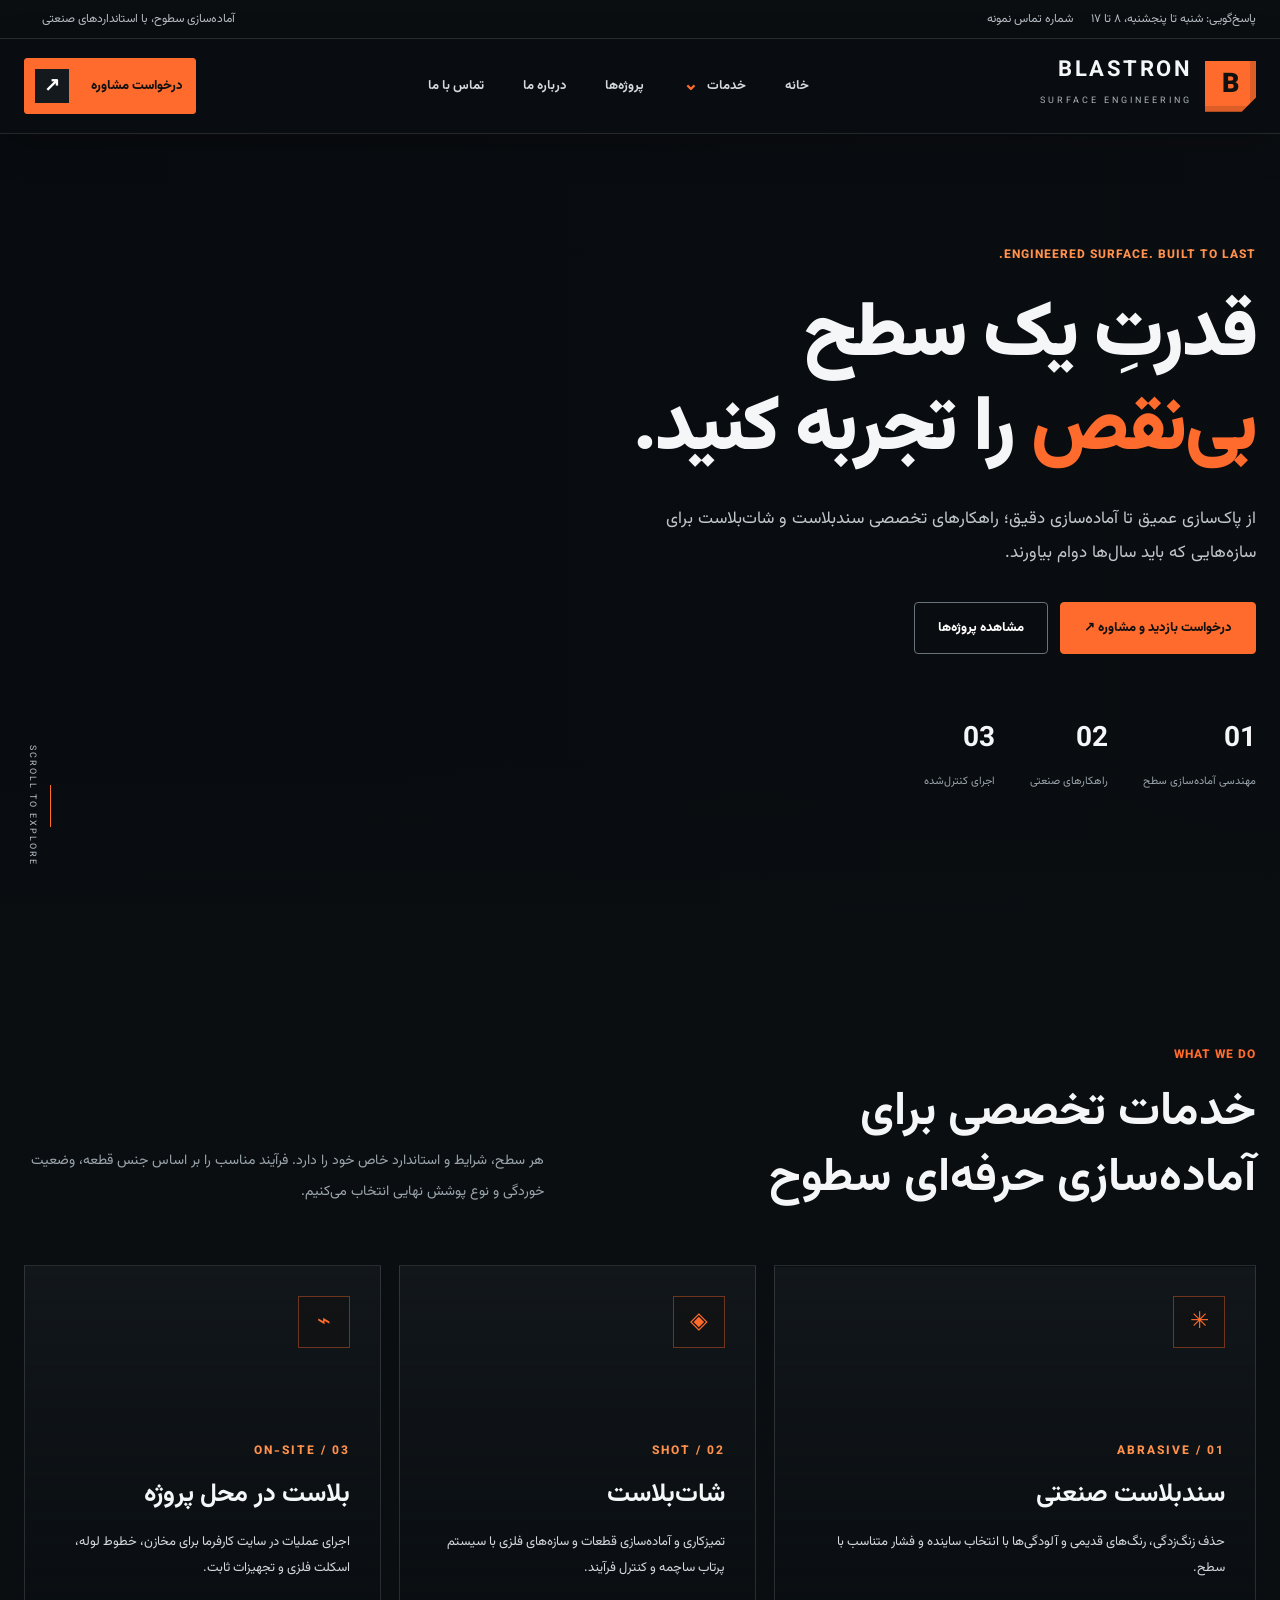
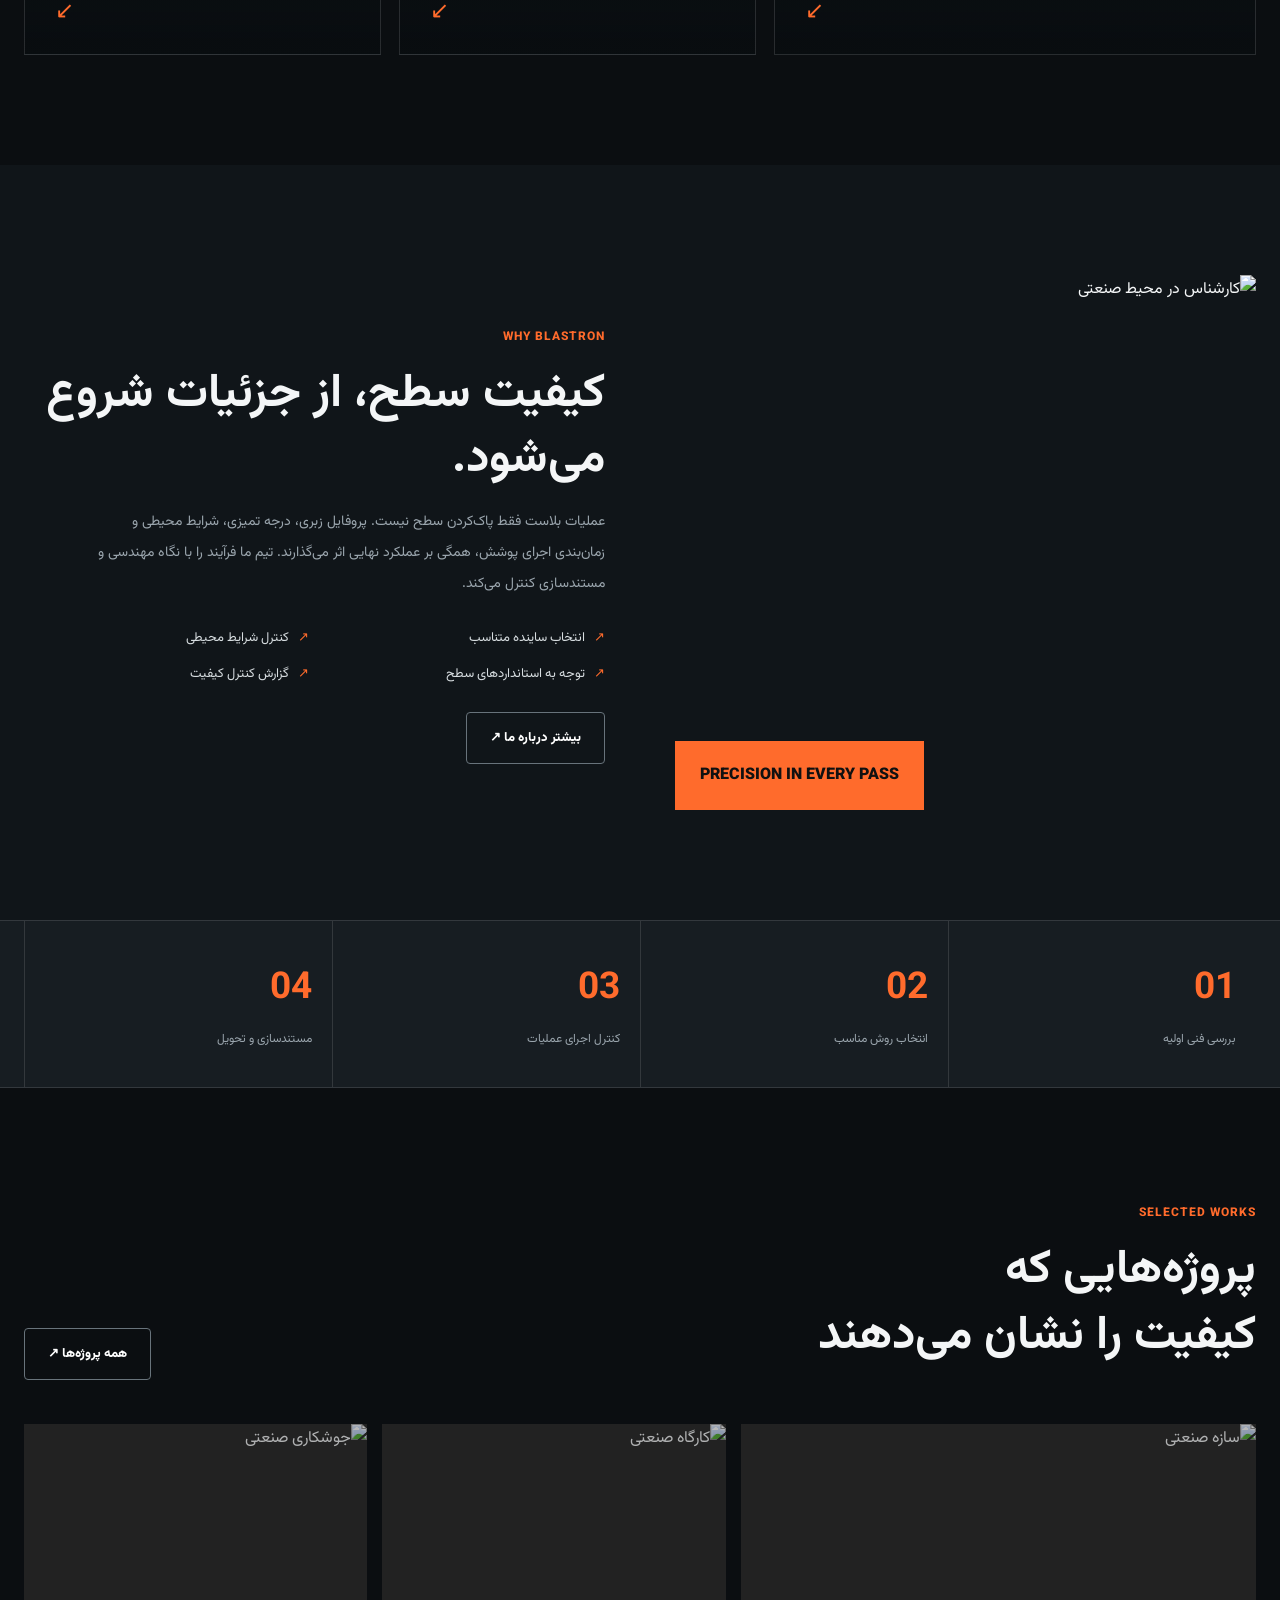
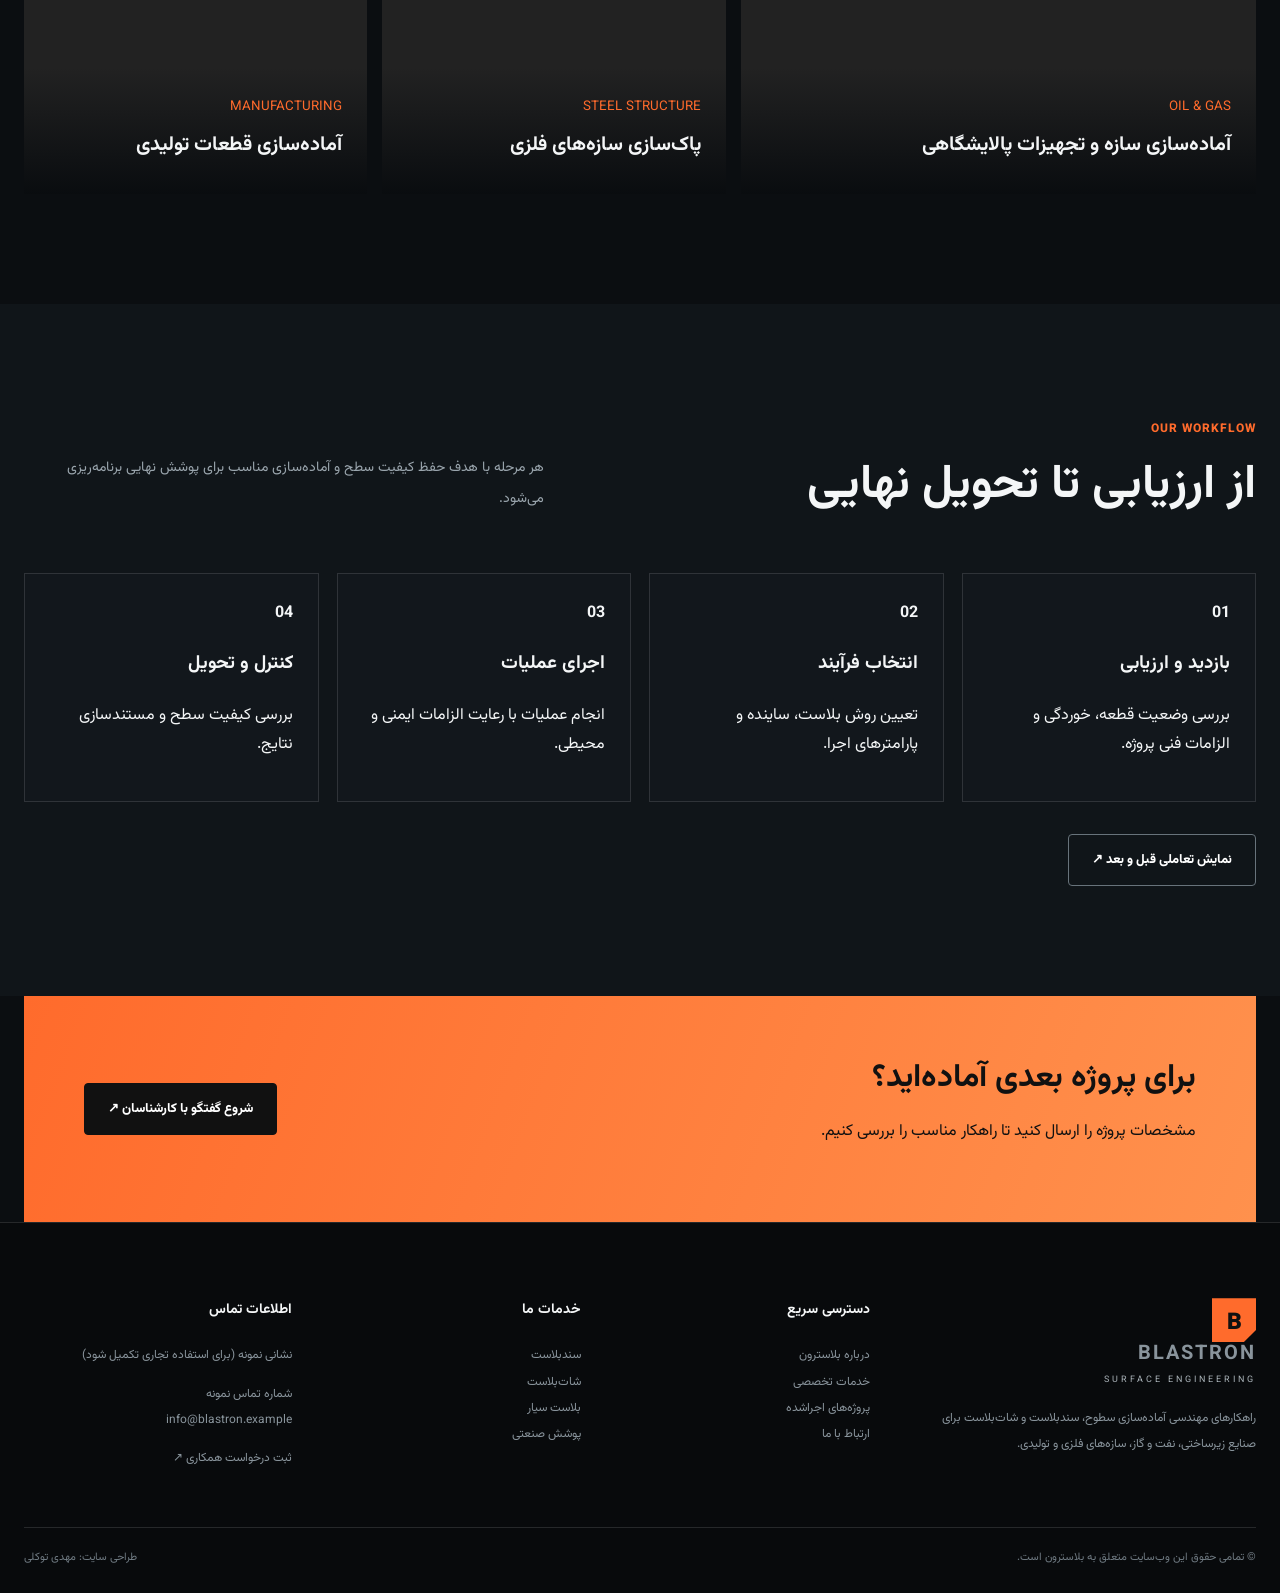
==== commit 35c93432: "Create custom premium mobile navigation" ====
--- a/index.html
+++ b/index.html
@@ -17,8 +17,19 @@
 <a class="nav-link" href="projects.html">پروژه‌ها</a><a class="nav-link" href="about.html">درباره ما</a><a class="nav-link" href="contact.html">تماس با ما</a>
 </nav>
 <a class="btn nav-cta" href="contact.html"><span>درخواست مشاوره</span><span class="cta-arrow">↗</span></a>
-<a class="btn mobile-quote" style="display:none" href="contact.html">استعلام قیمت ↗</a><button class="hamb" aria-label="باز کردن منو" aria-expanded="false">☰</button>
-</div><div class="mobile-panel"><a href="index.html">خانه</a><details><summary>خدمات</summary><a href="sandblasting.html">سندبلاست صنعتی</a><a href="shotblasting.html">شات‌بلاست</a><a href="mobile-blasting.html">بلاست سیار</a><a href="services.html#paint">رنگ و پوشش صنعتی</a></details><a href="projects.html">پروژه‌ها</a><a href="about.html">درباره ما</a><a href="contact.html">تماس با ما</a><a class="btn" href="contact.html">درخواست مشاوره ↗</a></div></header>
+<a class="btn mobile-quote" style="display:none" href="contact.html">استعلام قیمت ↗</a><button class="hamb" type="button" aria-label="باز کردن منو" aria-expanded="false" aria-controls="mobile-navigation"><span class="hamb-lines" aria-hidden="true"><i></i><i></i><i></i></span></button>
+</div><div class="mobile-panel" id="mobile-navigation" role="navigation" aria-label="منوی اصلی موبایل">
+<div class="mobile-panel-head"><div><span class="mobile-panel-kicker">BLASTRON / MENU</span><strong>مسیر دسترسی شما</strong></div><span class="mobile-panel-status"><i></i> SURFACE ENGINEERING</span></div>
+<a class="mobile-panel-feature" href="services.html"><span>INDUSTRIAL SURFACE SOLUTIONS</span><strong>آماده‌سازی حرفه‌ای<br>برای دوام بیشتر</strong><b>مشاهده خدمات <i>↗</i></b></a>
+<nav class="mobile-nav-list" aria-label="صفحات سایت">
+<a class="mobile-nav-link" href="index.html"><span class="mobile-nav-number">01</span><span class="mobile-nav-title">صفحه اصلی</span><b>↗</b></a>
+<details class="mobile-nav-group"><summary><span class="mobile-nav-number">02</span><span class="mobile-nav-title">خدمات تخصصی</span><b class="mobile-nav-plus">＋</b></summary><div class="mobile-sub-links"><a href="sandblasting.html"><span>سندبلاست صنعتی</span><small>پاک‌سازی و آماده‌سازی سطح</small></a><a href="shotblasting.html"><span>شات‌بلاست</span><small>پرداخت و تمیزکاری قطعات فلزی</small></a><a href="mobile-blasting.html"><span>بلاست در محل پروژه</span><small>اجرای عملیات در سایت کارفرما</small></a><a href="services.html#paint"><span>رنگ و پوشش صنعتی</span><small>محافظت از سطوح آماده‌شده</small></a></div></details>
+<a class="mobile-nav-link" href="projects.html"><span class="mobile-nav-number">03</span><span class="mobile-nav-title">پروژه‌ها</span><b>↗</b></a>
+<a class="mobile-nav-link" href="about.html"><span class="mobile-nav-number">04</span><span class="mobile-nav-title">درباره ما</span><b>↗</b></a>
+<a class="mobile-nav-link" href="contact.html"><span class="mobile-nav-number">05</span><span class="mobile-nav-title">تماس با ما</span><b>↗</b></a>
+</nav>
+<div class="mobile-panel-bottom"><div><span>NEED TECHNICAL ADVICE?</span><p>برای انتخاب روش مناسب آماده‌سازی سطح با کارشناسان ما گفتگو کنید.</p></div><a class="btn" href="contact.html">درخواست مشاوره <b>↗</b></a></div>
+</div></header>
 
 <main>
 <section class="hero"><div class="container"><div class="hero-content"><div class="hero-kicker">ENGINEERED SURFACE. BUILT TO LAST.</div><h1>قدرتِ یک سطح<br><em>بی‌نقص</em> را تجربه کنید.</h1><p>از پاک‌سازی عمیق تا آماده‌سازی دقیق؛ راهکارهای تخصصی سندبلاست و شات‌بلاست برای سازه‌هایی که باید سال‌ها دوام بیاورند.</p><div class="hero-actions"><a class="btn" href="contact.html">درخواست بازدید و مشاوره ↗</a><a class="btn btn-outline" href="projects.html">مشاهده پروژه‌ها</a></div><div class="hero-meta"><div><strong>01</strong><small>مهندسی آماده‌سازی سطح</small></div><div><strong>02</strong><small>راهکارهای صنعتی</small></div><div><strong>03</strong><small>اجرای کنترل‌شده</small></div></div></div></div><div class="hero-scroll">SCROLL TO EXPLORE</div></section>
--- a/assets/style.css
+++ b/assets/style.css
@@ -40,3 +40,92 @@
 .header .nav>.brand small{font-size:7px;letter-spacing:1px}
 .header .nav>.mobile-quote{font-size:10px;padding:9px 8px;white-space:nowrap}
 }
+
+
+/* Premium editorial desktop navigation */
+@media(min-width:901px){
+.premium-header{background:rgba(10,14,18,.94);border-bottom:1px solid rgba(255,255,255,.11);box-shadow:0 12px 40px rgba(0,0,0,.16)}
+.premium-header .nav{height:94px;gap:32px;position:relative}
+.premium-header .brand{gap:13px}
+.premium-header .brand-mark{width:51px;height:51px;font-size:27px;box-shadow:inset -6px -6px 0 #0002}
+.premium-header .brand strong{font-size:22px;letter-spacing:2.5px}
+.premium-header .navlinks{gap:5px;height:100%;align-items:stretch}
+.premium-header .nav-link{position:relative;display:flex;align-items:center;gap:9px;padding:0 17px;height:100%;font-size:13px;font-weight:700;color:#d3d9de;white-space:nowrap;transition:color .25s}
+.premium-header .nav-link:after{content:"";position:absolute;bottom:0;right:17px;left:17px;height:2px;background:var(--orange);transform:scaleX(0);transform-origin:right;transition:transform .3s}
+.premium-header .nav-link:hover,.premium-header .navitem:hover>.nav-link,.premium-header .nav-link:focus-visible{color:#fff}
+.premium-header .nav-link:hover:after,.premium-header .navitem:hover>.nav-link:after,.premium-header .nav-link:focus-visible:after{transform:scaleX(1)}
+.premium-header .navitem{height:100%;position:static}
+.premium-header .chevron{color:var(--orange);font-size:18px;transition:transform .25s}
+.premium-header .navitem:hover .chevron{transform:rotate(180deg)}
+.premium-header .nav-cta{white-space:nowrap;gap:22px;background:var(--orange);border-radius:3px;padding:10px 12px 10px 10px}
+.premium-header .cta-arrow{display:grid;place-items:center;width:34px;height:34px;background:#14191d;color:white;font-size:19px}
+.premium-header .premium-mega{position:absolute;top:calc(100% - 1px);right:0;left:0;width:100%;display:block;padding:0;border:1px solid rgba(255,255,255,.13);border-top:2px solid var(--orange);border-radius:0 0 13px 13px;background:#12181d;box-shadow:0 28px 65px rgba(0,0,0,.65);transform:translateY(10px);opacity:0;visibility:hidden;pointer-events:none;transition:opacity .2s,transform .2s,visibility .2s;overflow:hidden}
+.premium-header .navitem:hover .premium-mega,.premium-header .navitem:focus-within .premium-mega,.premium-header .navitem.mega-open .premium-mega{opacity:1;visibility:visible;pointer-events:auto;transform:translateY(0)}
+.premium-mega .mega-head{display:flex;align-items:center;gap:22px;padding:16px 25px;border-bottom:1px solid rgba(255,255,255,.09);background:#192127}
+.premium-mega .mega-head>span{font-size:10px;letter-spacing:2px;color:var(--orange);direction:ltr}
+.premium-mega .mega-head strong{font-size:15px}
+.premium-mega .mega-head>a{margin-right:auto;font-size:12px;color:#f6a476}
+.premium-mega .mega-body{display:grid;grid-template-columns:1.05fr 1.2fr .8fr;gap:0;min-height:340px}
+.premium-mega .mega-visual{position:relative;display:flex;flex-direction:column;justify-content:flex-end;gap:12px;padding:30px;background:linear-gradient(0deg,#0b0f12f7,#0b0f1280),url('https://images.unsplash.com/photo-1567789884554-0b844b597180?auto=format&fit=crop&w=950&q=85') center/cover;overflow:hidden}
+.premium-mega .mega-visual:after{content:"";position:absolute;inset:0;border:1px solid rgba(255,255,255,.05);pointer-events:none}
+.premium-mega .mega-visual-kicker{font-size:10px;letter-spacing:1.5px;color:var(--orange);direction:ltr;text-align:right}
+.premium-mega .mega-visual>strong{font-size:25px;line-height:1.5}
+.premium-mega .mega-visual-bottom{display:flex;align-items:center;justify-content:space-between;font-size:12px;color:#d4dade;border-top:1px solid #ffffff40;padding-top:12px}
+.premium-mega .mega-visual-bottom b{font-size:22px;color:var(--orange)}
+.premium-mega .mega-links{padding:24px 24px 20px;border-left:1px solid var(--line)}
+.premium-mega .mega-col-label{display:block;color:#8997a0;font-size:11px;font-weight:700;margin-bottom:16px}
+.premium-mega .mega-links>a{display:flex;align-items:center;gap:13px;padding:12px 10px;border-radius:6px;transition:background .2s}
+.premium-mega .mega-links>a:hover{background:#253038}
+.premium-mega .mega-icon{width:39px;height:39px;flex:0 0 39px;display:grid;place-items:center;border:1px solid #ff6b2c55;color:var(--orange);font-size:12px;font-weight:800;direction:ltr}
+.premium-mega .mega-links>a>span:nth-child(2){display:flex;flex-direction:column;gap:2px}
+.premium-mega .mega-links b{font-size:14px;color:#fff}
+.premium-mega .mega-links small{font-size:11px;color:#9faeb7}
+.premium-mega .mega-links i{font-style:normal;color:var(--orange);margin-right:auto;opacity:0;transform:translateX(7px);transition:.2s}
+.premium-mega .mega-links>a:hover i{opacity:1;transform:none}
+.premium-mega .mega-side{padding:24px 22px;background:#151c22}
+.premium-mega .mega-side>a{display:flex;align-items:center;justify-content:space-between;font-size:12px;padding:13px 0;border-bottom:1px solid #ffffff12;color:#d7dee2;transition:color .2s}
+.premium-mega .mega-side>a:hover{color:var(--orange)}
+.premium-mega .mega-side>a span{color:var(--orange)}
+.premium-mega .mega-side-note{margin-top:25px;border-right:2px solid var(--orange);padding:4px 13px 4px 0}
+.premium-mega .mega-side-note span{font-size:10px;letter-spacing:1.2px;color:var(--orange)}
+.premium-mega .mega-side-note p{font-size:11px;line-height:2;color:#9cabb4;margin:5px 0 0}
+.premium-mega .mega-foot{display:flex;align-items:center;justify-content:space-between;padding:13px 25px;background:#0e1317;border-top:1px solid #ffffff13}
+.premium-mega .mega-foot>span{display:flex;align-items:center;gap:8px;color:#82919b;letter-spacing:1.5px;font-size:10px;direction:ltr}
+.premium-mega .live-dot{width:6px;height:6px;border-radius:50%;background:var(--orange);box-shadow:0 0 10px #ff6b2c80}
+.premium-mega .mega-foot a{font-size:12px;color:#e4e9ec}
+.premium-mega .mega-foot a b{color:var(--orange)}
+}
+@media(min-width:901px) and (max-width:1120px){.premium-header .nav{gap:12px}.premium-header .nav-link{padding:0 10px}.premium-header .brand strong{font-size:18px}.premium-header .brand-mark{width:42px;height:42px}.premium-header .nav-cta{font-size:11px;gap:8px}.premium-mega .mega-body{grid-template-columns:.9fr 1.2fr .8fr}}
+
+
+/* HERO LAYOUT REPAIR — prevent the scroll label from squeezing the content */
+.hero{display:flex;flex-direction:column;align-items:stretch;justify-content:center}
+.hero>.container{position:relative;z-index:1;width:min(var(--max),calc(100% - 48px));margin-inline:auto;flex:0 0 auto}
+.hero-content{width:100%;max-width:760px;margin:0;padding:110px 0 135px}
+.hero-scroll{position:absolute;z-index:2;left:max(24px,calc((100vw - var(--max))/2));bottom:64px;display:flex;flex-direction:column;align-items:center;gap:12px;color:#b8c2c9;font-size:9px;letter-spacing:2px;line-height:1.5;direction:ltr;writing-mode:vertical-rl;pointer-events:none}
+.hero-scroll:before{content:"";display:block;width:1px;height:42px;background:var(--orange)}
+@media(max-width:900px){
+.hero{min-height:0;display:block;overflow:hidden;background-position:58% center}
+.hero>.container{width:calc(100% - 40px);max-width:560px;margin-inline:auto}
+.hero-content{width:100%;max-width:100%;margin:0;padding:72px 0 66px;text-align:right}
+.hero-kicker{display:block;max-width:100%;font-size:10px;line-height:1.8;letter-spacing:.7px;direction:ltr;text-align:right;white-space:normal;overflow-wrap:anywhere}
+.hero-content h1{width:100%;max-width:100%;font-size:clamp(35px,9.5vw,43px);line-height:1.42;letter-spacing:-.7px;margin:20px 0 16px;overflow-wrap:normal;word-break:normal}
+.hero-content p{width:100%;max-width:100%;margin:0;font-size:14px;line-height:2.15;text-align:right;overflow-wrap:break-word}
+.hero-actions{display:grid;grid-template-columns:minmax(0,1fr);gap:10px;width:100%;max-width:100%;margin-top:25px}
+.hero-actions .btn{display:flex;width:100%;min-width:0;max-width:100%;min-height:49px;padding:12px 16px;white-space:normal;line-height:1.7;text-align:center;justify-content:center}
+.hero-meta{display:grid;grid-template-columns:repeat(3,minmax(0,1fr));gap:10px;width:100%;margin-top:34px}
+.hero-meta>div{min-width:0}
+.hero-meta strong{font-size:21px;line-height:1.4}
+.hero-meta small{display:block;font-size:10px;line-height:1.7;overflow-wrap:break-word}
+.hero-scroll{display:none!important}
+.hero:after{height:110px}
+}
+@media(max-width:380px){
+.hero>.container{width:calc(100% - 36px)}
+.hero-content{padding-top:62px;padding-bottom:56px}
+.hero-content h1{font-size:35px;line-height:1.4}
+.hero-content p{font-size:13px;line-height:2.05}
+.hero-meta{gap:7px}
+.hero-meta small{font-size:9px}
+.hero-actions .btn{font-size:12px}
+}
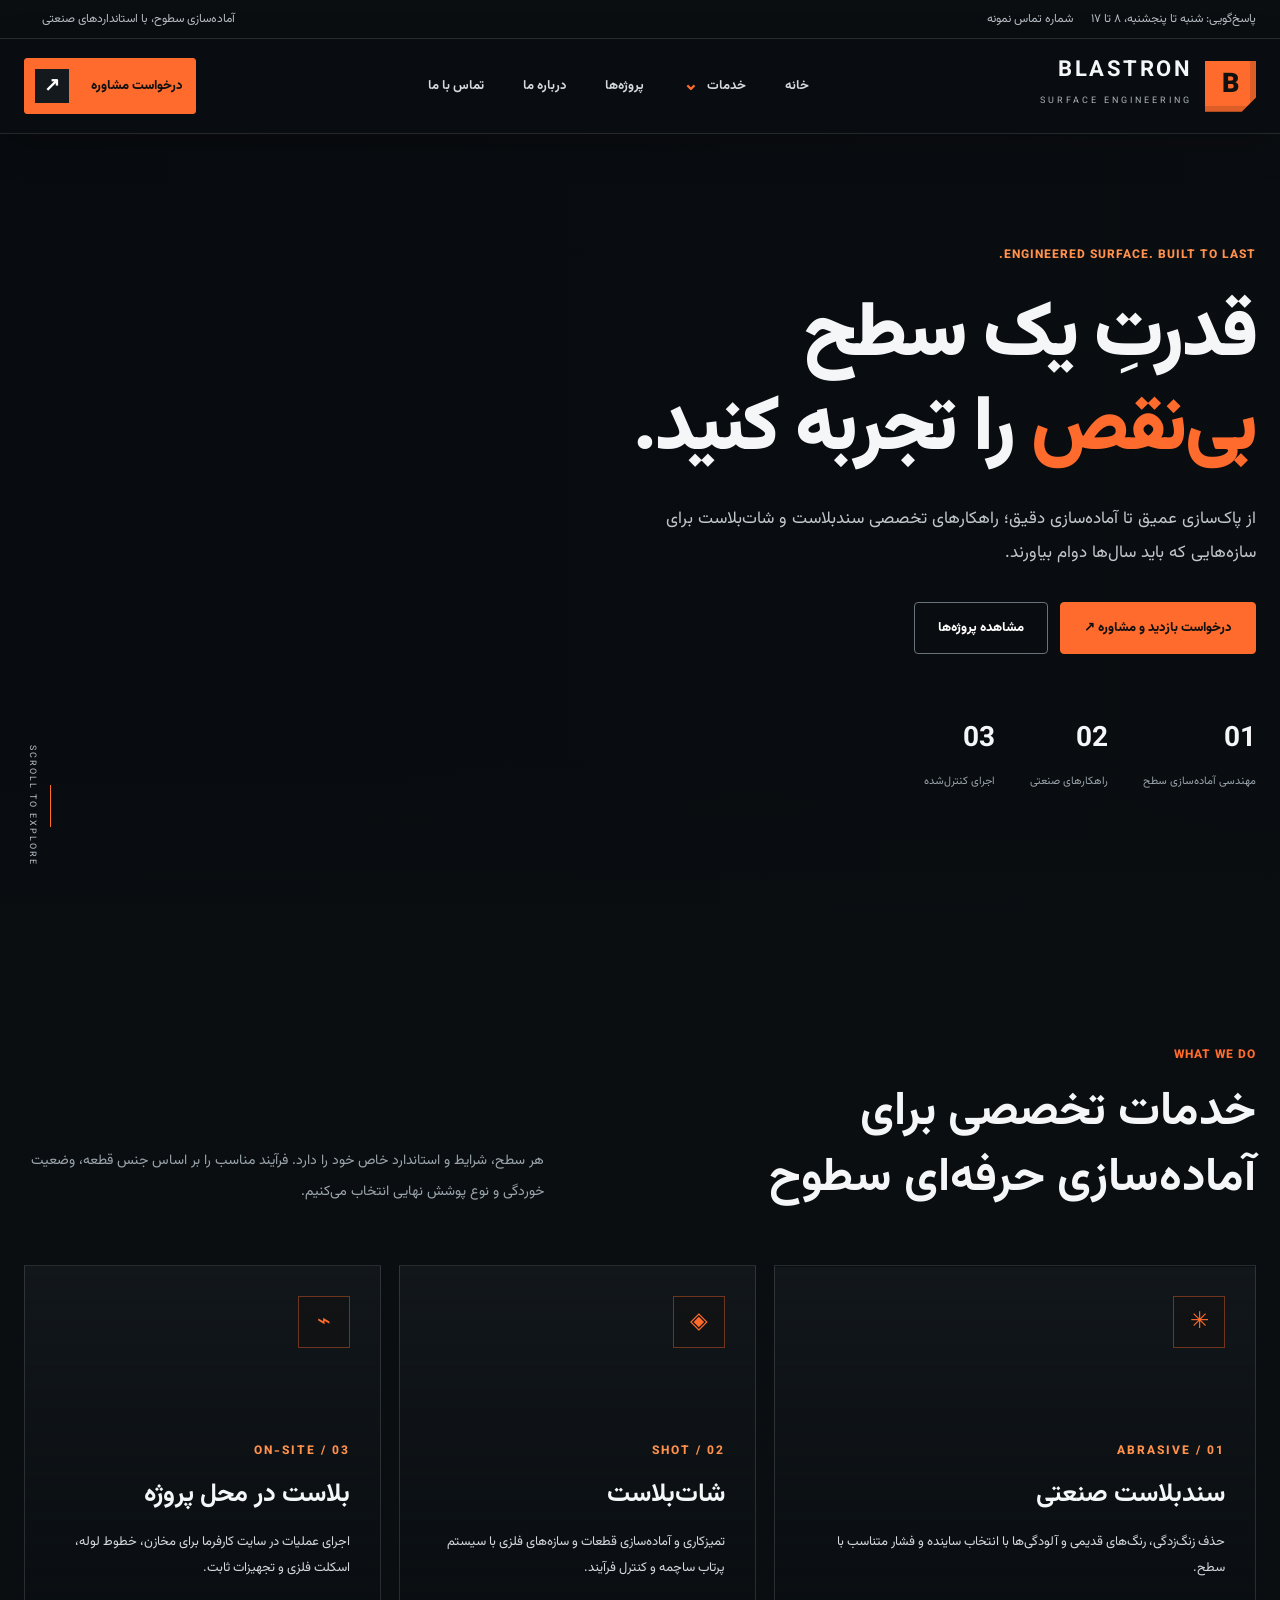
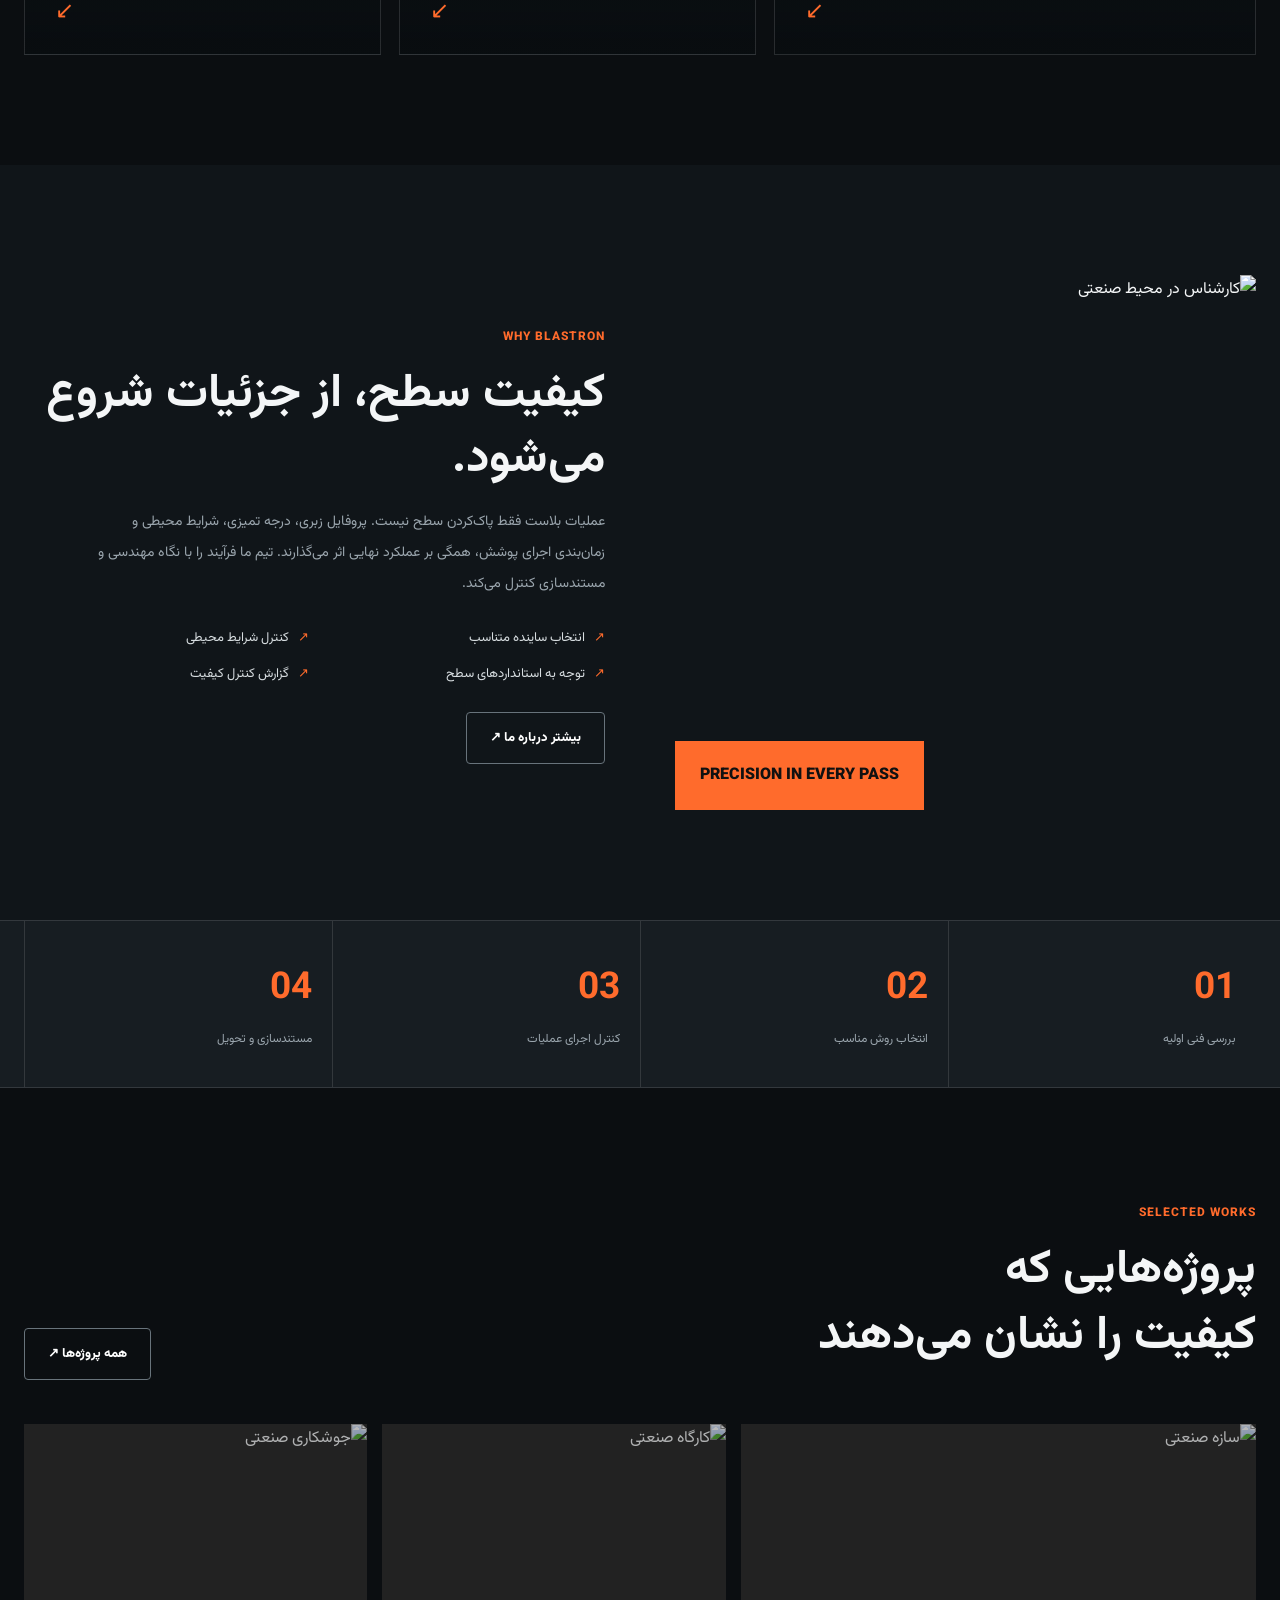
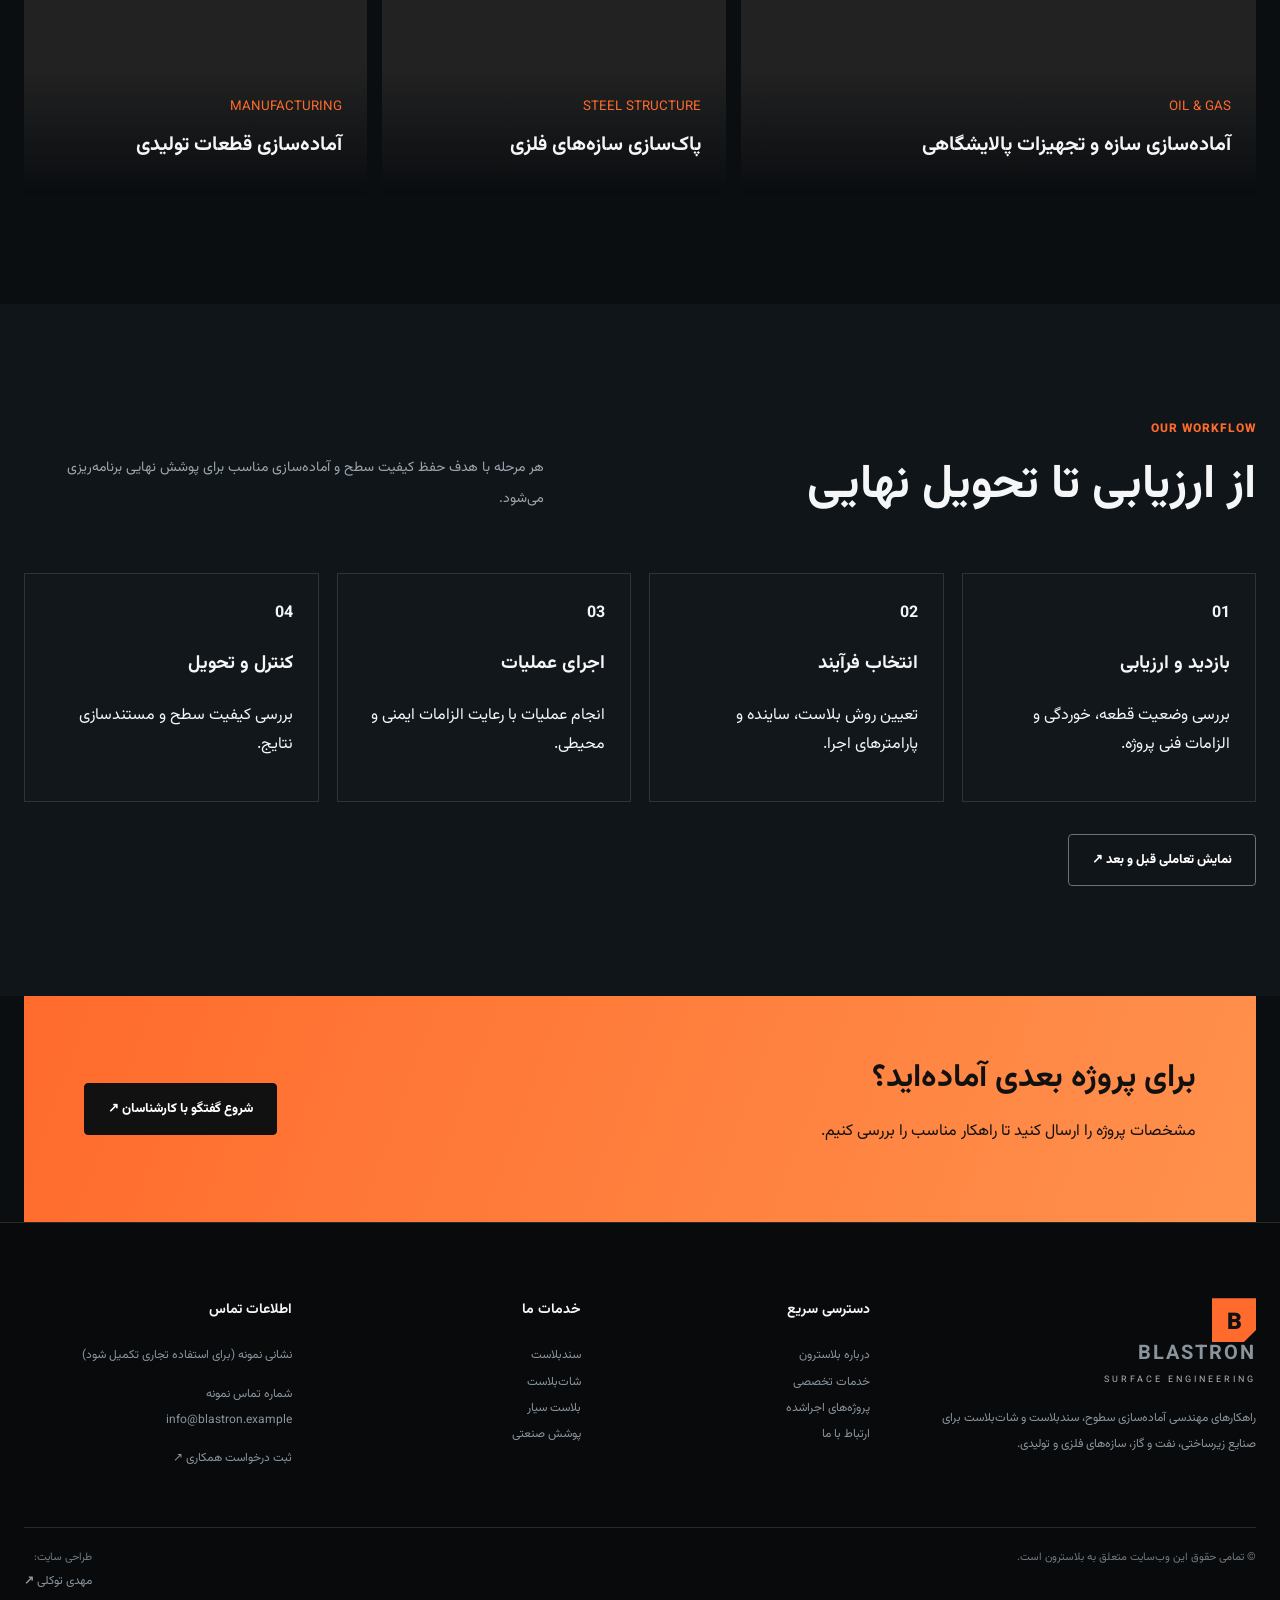
==== commit a33a7a77: "Link footer design credit to Mahdi Tavakoli website" ====
--- a/index.html
+++ b/index.html
@@ -45,5 +45,5 @@
 <div><h4>دسترسی سریع</h4><a href="about.html">درباره بلاسترون</a><a href="services.html">خدمات تخصصی</a><a href="projects.html">پروژه‌های اجراشده</a><a href="contact.html">ارتباط با ما</a></div>
 <div><h4>خدمات ما</h4><a href="sandblasting.html">سندبلاست</a><a href="shotblasting.html">شات‌بلاست</a><a href="mobile-blasting.html">بلاست سیار</a><a href="services.html#paint">پوشش صنعتی</a></div>
 <div><h4>اطلاعات تماس</h4><p>نشانی نمونه (برای استفاده تجاری تکمیل شود)</p><p>شماره تماس نمونه<br>info@blastron.example</p><a href="contact.html">ثبت درخواست همکاری ↗</a></div>
-</div><div class="footer-bottom"><span>© تمامی حقوق این وب‌سایت متعلق به بلاسترون است.</span><span>طراحی سایت: مهدی توکلی</span></div></div></footer>
+</div><div class="footer-bottom"><span>© تمامی حقوق این وب‌سایت متعلق به بلاسترون است.</span><span class="footer-credit">طراحی سایت: <a href="https://mahditavakoli.ir/" target="_blank" rel="noopener noreferrer" aria-label="وب‌سایت مهدی توکلی">مهدی توکلی <b aria-hidden="true">↗</b></a></span></div></div></footer>
 <script src="assets/site.js"></script></body></html>
--- a/assets/style.css
+++ b/assets/style.css
@@ -129,3 +129,85 @@
 .hero-meta small{font-size:9px}
 .hero-actions .btn{font-size:12px}
 }
+
+
+/* BLASTRON — bespoke mobile header and navigation panel */
+.hamb-lines{display:flex;flex-direction:column;align-items:flex-start;gap:5px;width:19px}
+.hamb-lines i{display:block;width:18px;height:2px;border-radius:2px;background:#f5f7f8;transition:transform .25s,opacity .2s,width .25s}
+.hamb-lines i:nth-child(2){width:12px;background:var(--orange)}
+.hamb-lines i:nth-child(3){width:16px}
+.hamb.is-active .hamb-lines i:first-child{width:18px;transform:translateY(7px) rotate(45deg)}
+.hamb.is-active .hamb-lines i:nth-child(2){opacity:0;transform:translateX(5px)}
+.hamb.is-active .hamb-lines i:nth-child(3){width:18px;transform:translateY(-7px) rotate(-45deg)}
+@media(max-width:900px){
+.premium-header{z-index:60;background:rgba(9,13,17,.97);border-bottom:1px solid rgba(255,255,255,.1)}
+.premium-header .nav{direction:rtl;display:grid;grid-template-columns:44px minmax(0,1fr) auto;grid-template-rows:1fr;align-items:center;justify-content:normal;gap:10px;height:76px;padding:0}
+.premium-header .nav>.hamb{grid-column:1;grid-row:1;order:0;justify-self:start;align-self:center;display:grid;place-items:center;width:44px;height:44px;flex:initial;margin:0!important;padding:0;border:1px solid rgba(255,255,255,.16);border-radius:12px;background:linear-gradient(145deg,#202a31,#11171c);color:#fff;box-shadow:0 5px 16px #0005;transition:border-color .2s,background .2s}
+.premium-header .nav>.hamb:hover,.premium-header .nav>.hamb.is-active{border-color:#ff6b2c99;background:#20272d}
+.premium-header .nav>.brand{grid-column:2;grid-row:1;order:0;justify-self:center;display:flex;align-items:center;gap:9px;min-width:0;margin:0!important}
+.premium-header .nav>.brand .brand-mark{width:38px;height:38px;font-size:20px;flex:0 0 38px}
+.premium-header .nav>.brand strong{font-size:16px;letter-spacing:1.4px;white-space:nowrap}
+.premium-header .nav>.brand small{font-size:7px;letter-spacing:1.5px;white-space:nowrap}
+.premium-header .nav>.mobile-quote{grid-column:3;grid-row:1;order:0;justify-self:end;display:inline-flex!important;align-items:center;justify-content:center;gap:6px;min-height:40px;margin:0!important;padding:9px 11px;border:1px solid #ff8a52;border-radius:7px;background:linear-gradient(135deg,#ff8246,#f45b20);color:#15110e;font-size:11px;font-weight:900;line-height:1.2;white-space:nowrap;box-shadow:0 5px 18px #ff6b2c22}
+.premium-header .nav>.nav-cta,.premium-header .nav>.navlinks{display:none!important}
+.premium-header .mobile-panel{display:block;position:absolute;top:calc(100% + 9px);right:14px;left:14px;z-index:62;width:auto;max-height:calc(100dvh - 100px);overflow-y:auto;overscroll-behavior:contain;padding:0;border:1px solid rgba(255,255,255,.13);border-top:2px solid var(--orange);border-radius:17px;background:linear-gradient(155deg,#182128,#0d1216 68%);box-shadow:0 25px 70px #000b;opacity:0;visibility:hidden;pointer-events:none;transform:translateY(-10px) scale(.985);transform-origin:top center;transition:opacity .22s,transform .22s,visibility .22s}
+.premium-header .mobile-panel.open{opacity:1;visibility:visible;pointer-events:auto;transform:translateY(0) scale(1)}
+.mobile-panel-head{display:flex;align-items:center;justify-content:space-between;gap:12px;padding:17px 18px 14px;border-bottom:1px solid rgba(255,255,255,.09)}
+.mobile-panel-head>div{display:flex;flex-direction:column;gap:3px}
+.mobile-panel-kicker{font-size:9px;letter-spacing:1.8px;color:var(--orange);direction:ltr;text-align:right}
+.mobile-panel-head strong{font-size:15px;color:#f5f7f8}
+.mobile-panel-status{display:flex;align-items:center;gap:7px;color:#9aa8b1;font-size:8px;letter-spacing:1px;direction:ltr;white-space:nowrap}
+.mobile-panel-status i{width:6px;height:6px;border-radius:50%;background:#7cc49b;box-shadow:0 0 10px #7cc49b80}
+.mobile-panel-feature{position:relative;display:flex;flex-direction:column;align-items:flex-start;gap:7px;min-height:126px;margin:13px 13px 8px;padding:16px 17px;border:1px solid #ffffff18;border-radius:11px;overflow:hidden;background:linear-gradient(90deg,#0b1014f5,#0b10147a),url('https://images.unsplash.com/photo-1567789884554-0b844b597180?auto=format&fit=crop&w=900&q=80') center 44%/cover}
+.mobile-panel-feature>span{font-size:8px;letter-spacing:1.2px;color:#ff9a6a;direction:ltr}
+.mobile-panel-feature strong{font-size:19px;line-height:1.45;color:#fff}
+.mobile-panel-feature>b{display:flex;align-items:center;gap:8px;margin-top:auto;color:#ffc09d;font-size:10px}
+.mobile-panel-feature>b i{font-style:normal;font-size:16px}
+.mobile-nav-list{padding:4px 14px 8px}
+.mobile-nav-link,.mobile-nav-group>summary{display:flex;align-items:center;gap:12px;min-height:55px;padding:8px 5px;border-bottom:1px solid rgba(255,255,255,.075);color:#e9eef1;font-size:13px;font-weight:700;list-style:none;cursor:pointer}
+.mobile-nav-group>summary::-webkit-details-marker{display:none}
+.mobile-nav-number{display:grid;place-items:center;width:32px;height:32px;flex:0 0 32px;border:1px solid #ff6b2c55;border-radius:7px;color:var(--orange2);font-size:10px;direction:ltr;font-weight:800}
+.mobile-nav-title{min-width:0}
+.mobile-nav-link>b,.mobile-nav-group>summary>b{margin-right:auto;color:var(--orange);font-size:17px;font-weight:500;transition:transform .2s}
+.mobile-nav-group[open]>summary{color:#fff;border-bottom-color:#ff6b2c55}
+.mobile-nav-group[open]>summary .mobile-nav-plus{transform:rotate(45deg)}
+.mobile-sub-links{display:grid;gap:2px;padding:7px 44px 10px 4px;border-bottom:1px solid rgba(255,255,255,.075)}
+.mobile-sub-links>a{display:flex;flex-direction:column;gap:1px;padding:8px 12px;border-right:2px solid #ff6b2c66;color:#e4e9ec;font-size:12px;transition:background .2s,border-color .2s}
+.mobile-sub-links>a:hover{background:#ffffff09;border-right-color:var(--orange)}
+.mobile-sub-links small{color:#87959e;font-size:10px;font-weight:400}
+.mobile-panel-bottom{display:grid;gap:12px;padding:15px 17px 17px;background:#0a0f13;border-top:1px solid rgba(255,255,255,.09)}
+.mobile-panel-bottom>div>span{font-size:8px;letter-spacing:1.3px;color:var(--orange);direction:ltr}
+.mobile-panel-bottom p{margin:3px 0 0;color:#9ba8b0;font-size:10px;line-height:1.9}
+.mobile-panel-bottom>.btn{display:flex;align-items:center;justify-content:space-between;width:100%;min-height:45px;padding:10px 14px;border-radius:7px}
+.mobile-panel-bottom>.btn b{display:grid;place-items:center;width:26px;height:26px;background:#161b1f;color:#fff;font-size:16px}
+body.mobile-menu-open{overflow:hidden}
+body.mobile-menu-open:before{content:"";position:fixed;inset:0;z-index:49;background:rgba(3,6,9,.72);backdrop-filter:blur(4px);-webkit-backdrop-filter:blur(4px)}
+}
+@media(max-width:480px){
+.premium-header .nav{height:72px;grid-template-columns:40px minmax(0,1fr) auto;gap:7px}
+.premium-header .nav>.hamb{width:40px;height:40px;border-radius:11px}
+.premium-header .nav>.brand{gap:7px}
+.premium-header .nav>.brand .brand-mark{width:34px;height:34px;flex-basis:34px;font-size:18px}
+.premium-header .nav>.brand strong{font-size:14px;letter-spacing:1px}
+.premium-header .nav>.brand small{font-size:6px;letter-spacing:1.1px}
+.premium-header .nav>.mobile-quote{min-height:38px;padding:8px 9px;font-size:10px}
+.premium-header .mobile-panel{top:calc(100% + 8px);right:10px;left:10px;max-height:calc(100dvh - 90px)}
+.mobile-panel-head{padding:14px 15px 12px}
+.mobile-panel-status{font-size:7px;letter-spacing:.6px}
+.mobile-panel-feature{min-height:116px;margin:10px;padding:13px 14px}
+.mobile-panel-feature strong{font-size:17px}
+.mobile-nav-list{padding-inline:11px}
+.mobile-nav-link,.mobile-nav-group>summary{min-height:51px}
+.mobile-panel-bottom{padding:13px 14px 14px}
+}
+@media(max-width:360px){
+.premium-header .nav{grid-template-columns:38px minmax(0,1fr) auto;gap:5px}
+.premium-header .nav>.hamb{width:38px;height:38px}
+.premium-header .nav>.brand .brand-mark{width:31px;height:31px;flex-basis:31px}
+.premium-header .nav>.brand strong{font-size:12px}
+.premium-header .nav>.mobile-quote{padding:7px;font-size:9px}
+.mobile-panel-status{display:none}
+}
+@media(prefers-reduced-motion:reduce){
+.premium-header .mobile-panel,.hamb-lines i{transition:none!important}
+}
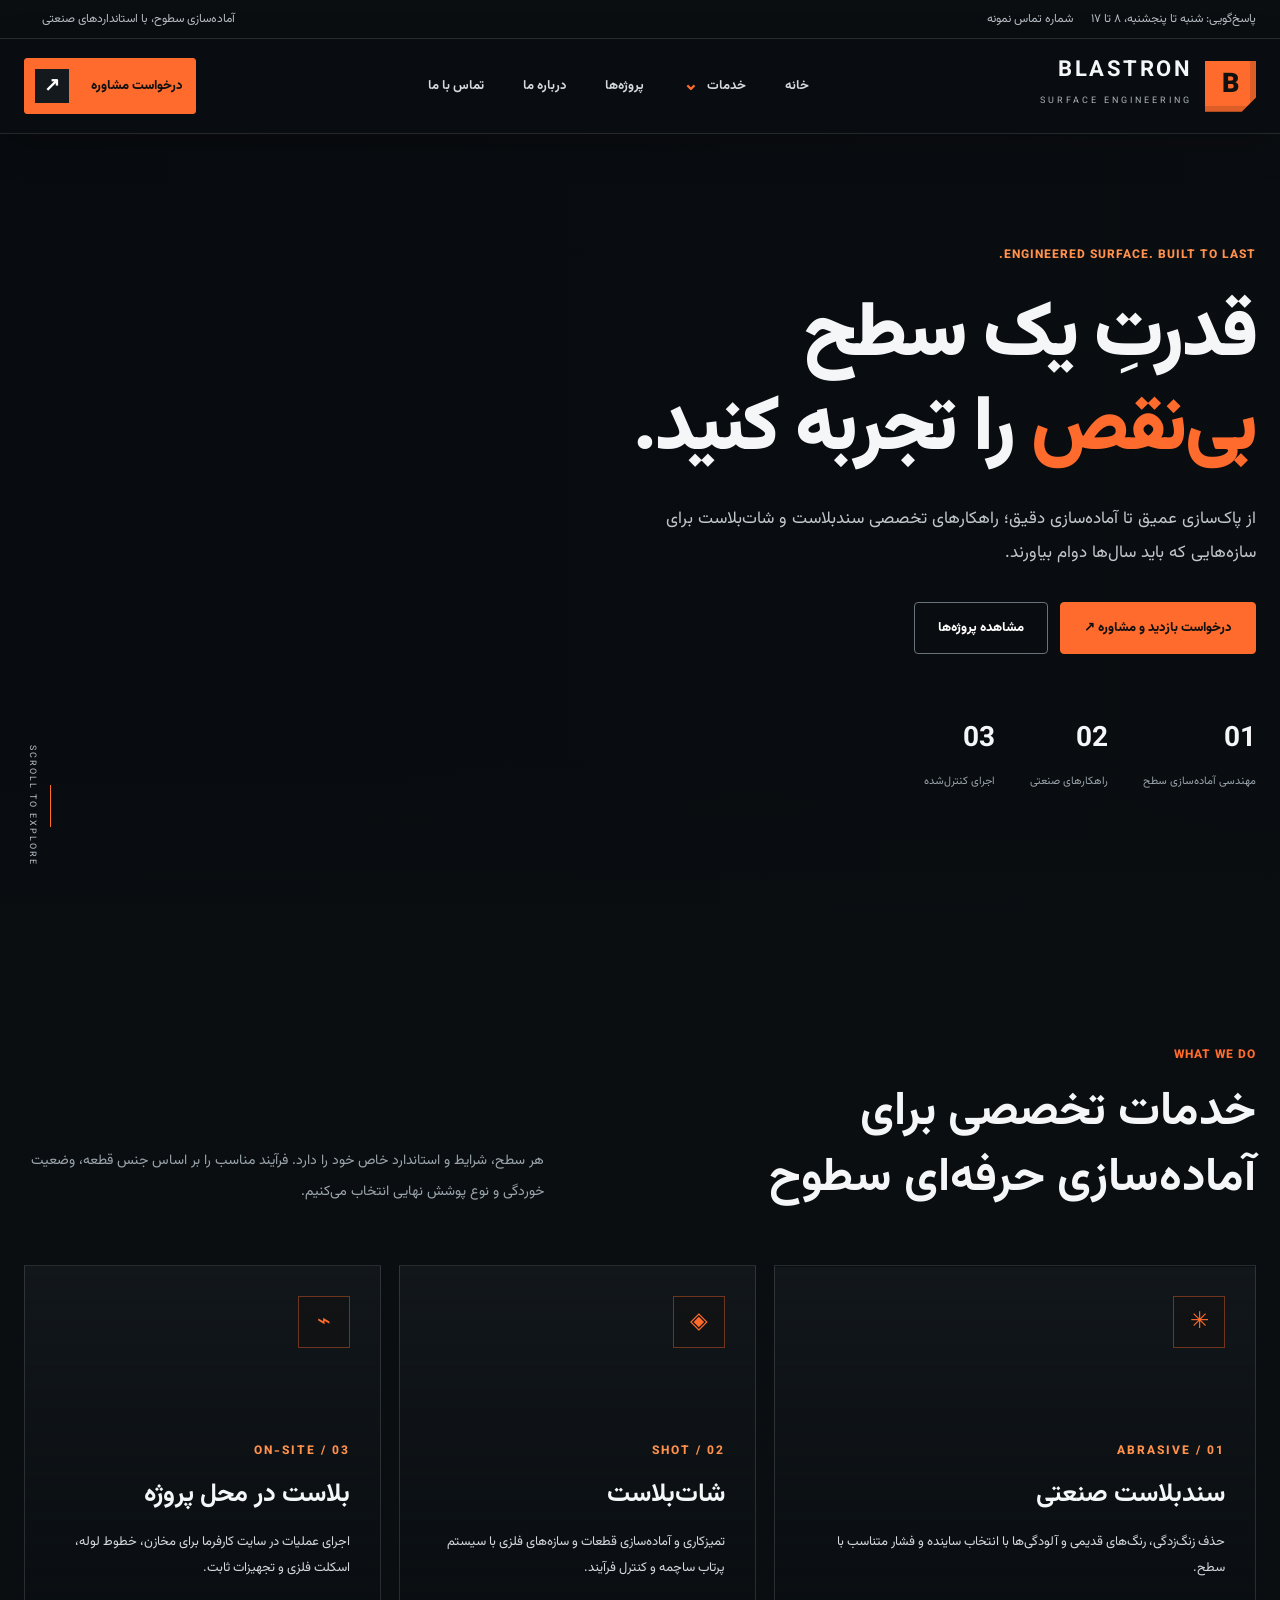
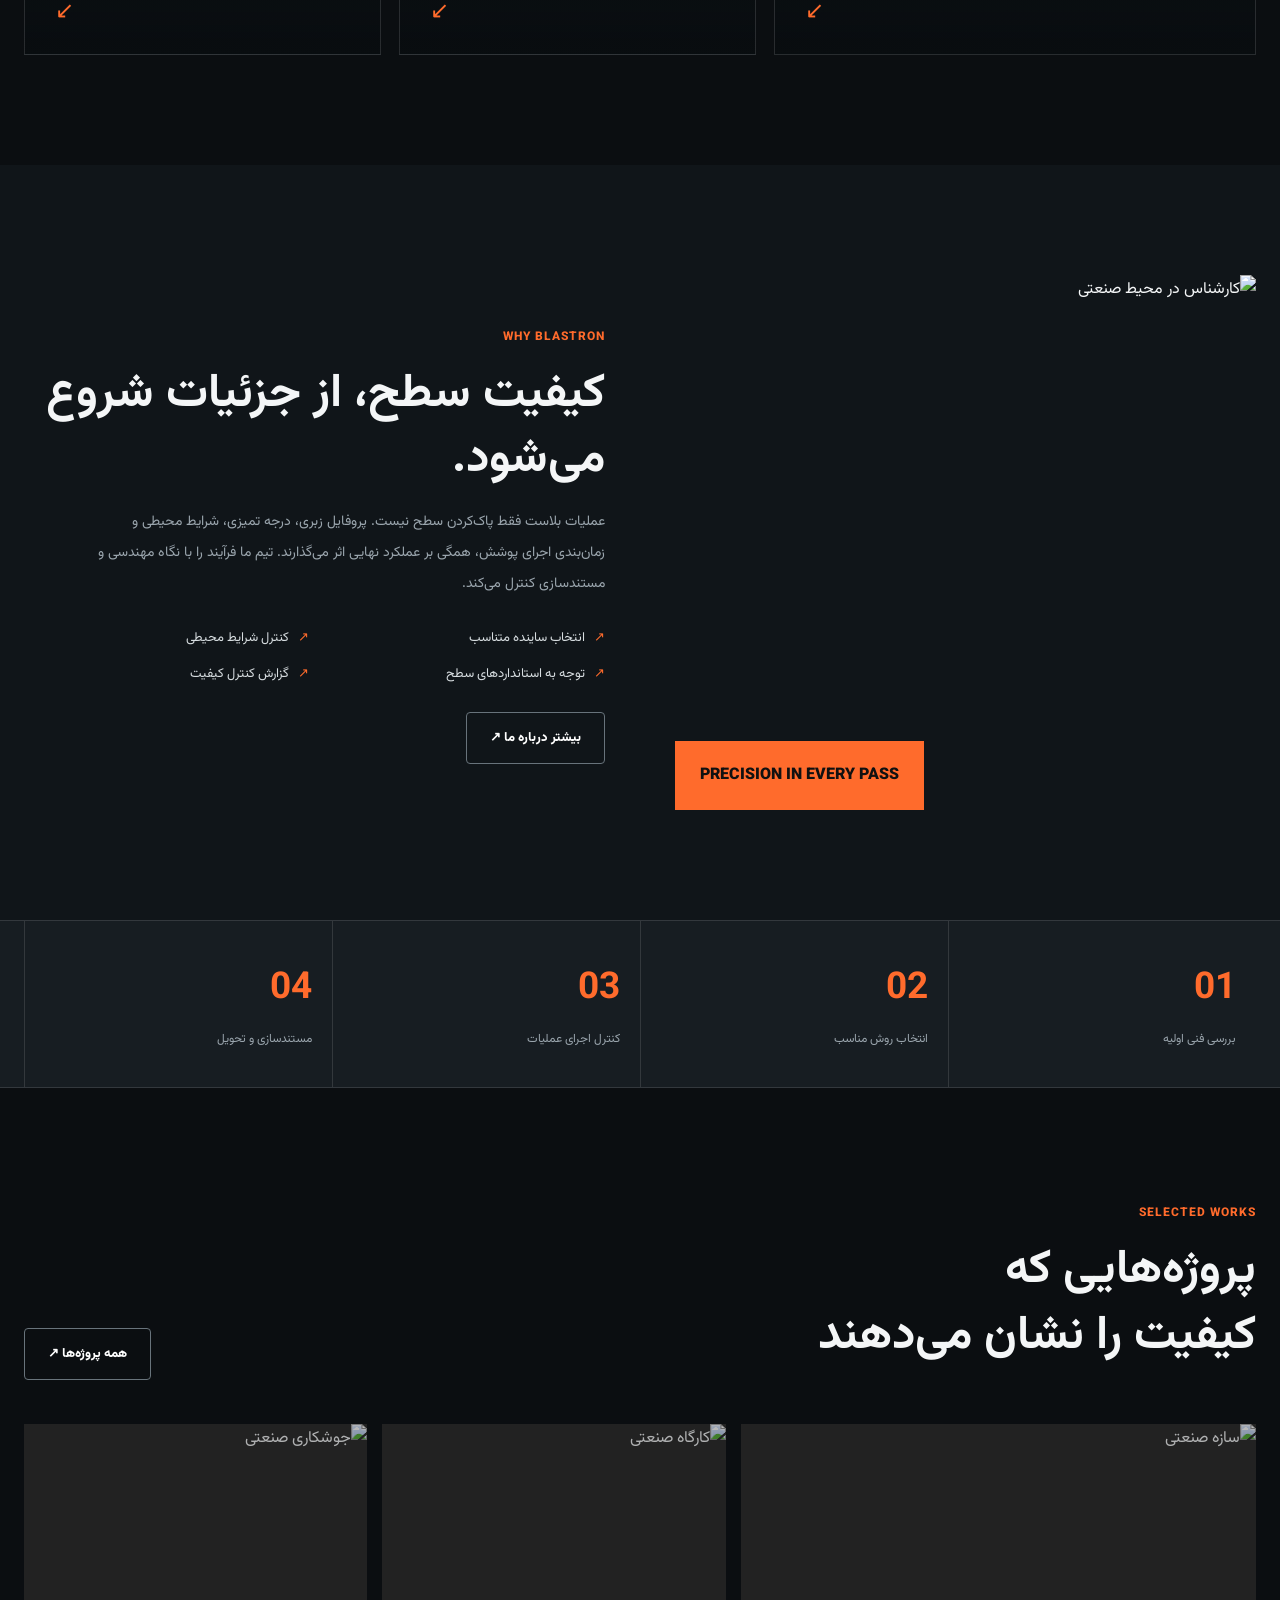
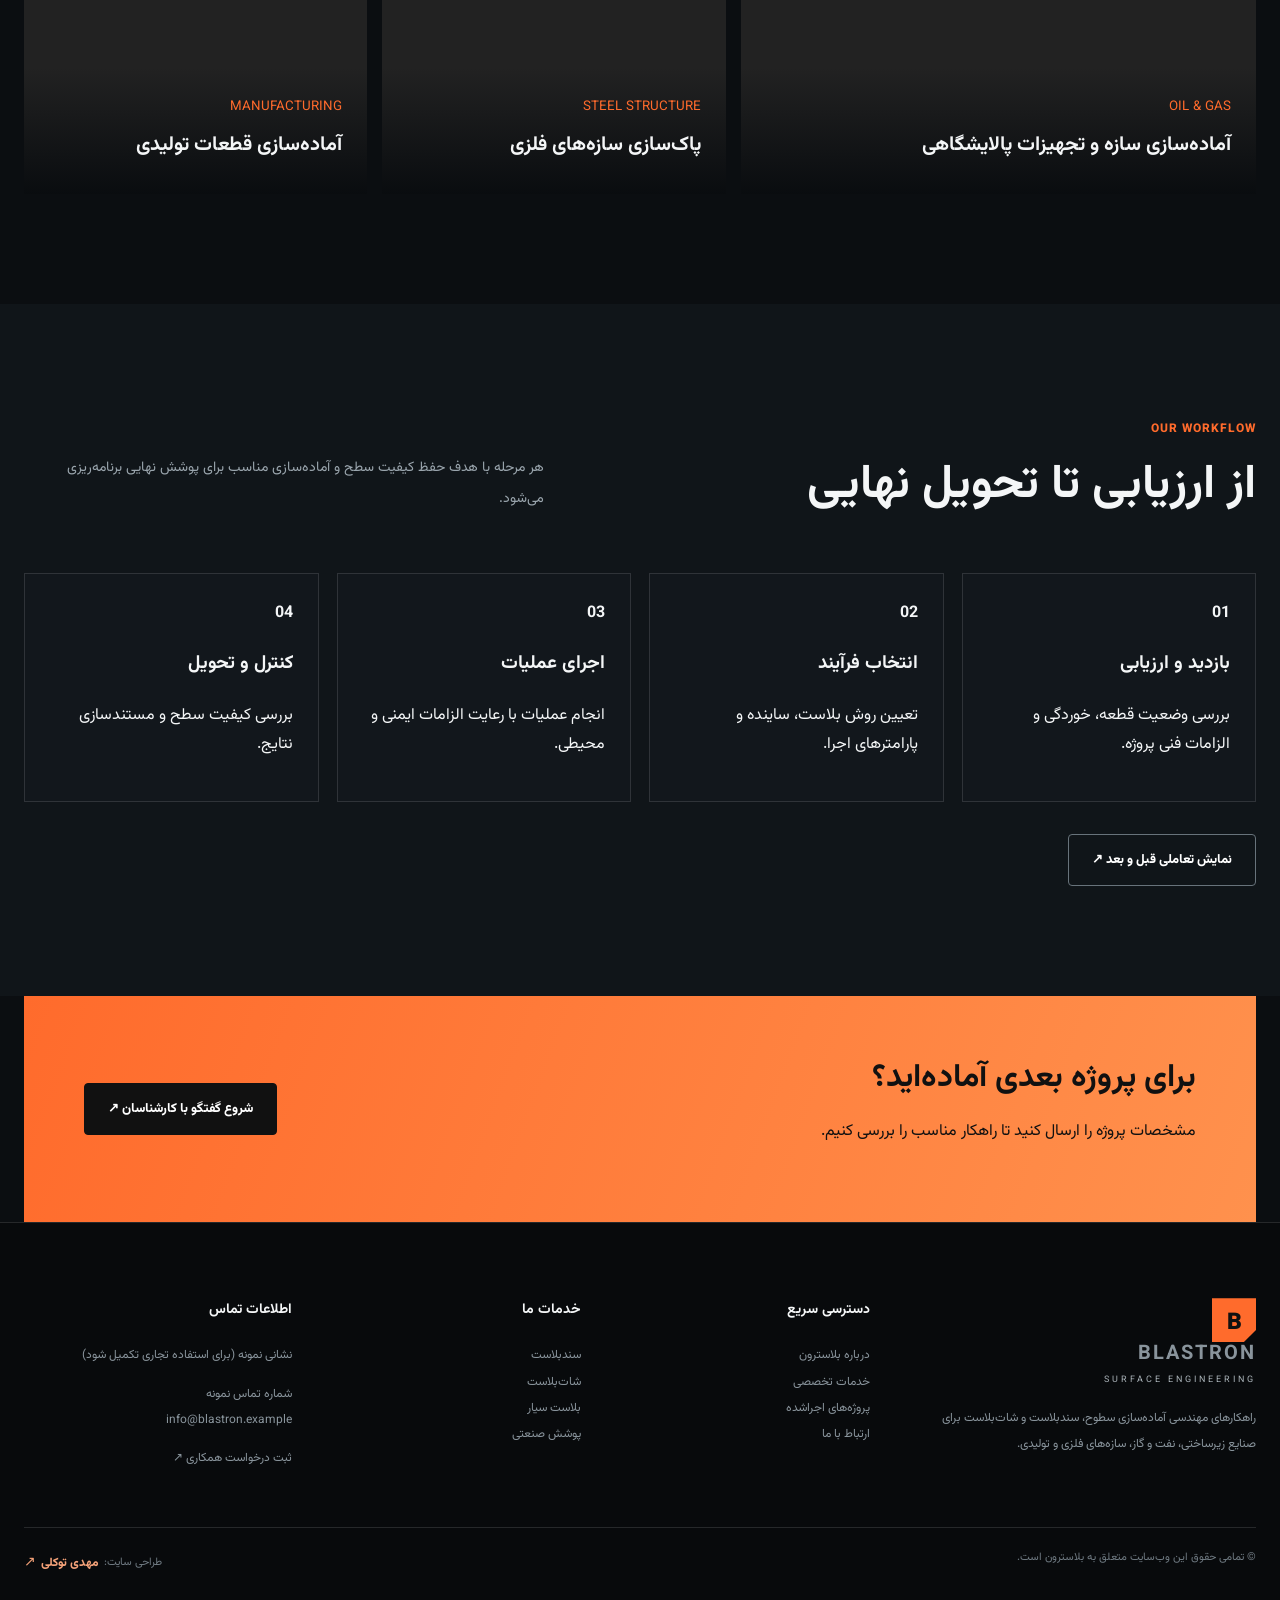
==== commit a7fdb8f7: "Add dedicated mobile homepage section hooks" ====
--- a/index.html
+++ b/index.html
@@ -32,13 +32,13 @@
 </div></header>
 
 <main>
-<section class="hero"><div class="container"><div class="hero-content"><div class="hero-kicker">ENGINEERED SURFACE. BUILT TO LAST.</div><h1>قدرتِ یک سطح<br><em>بی‌نقص</em> را تجربه کنید.</h1><p>از پاک‌سازی عمیق تا آماده‌سازی دقیق؛ راهکارهای تخصصی سندبلاست و شات‌بلاست برای سازه‌هایی که باید سال‌ها دوام بیاورند.</p><div class="hero-actions"><a class="btn" href="contact.html">درخواست بازدید و مشاوره ↗</a><a class="btn btn-outline" href="projects.html">مشاهده پروژه‌ها</a></div><div class="hero-meta"><div><strong>01</strong><small>مهندسی آماده‌سازی سطح</small></div><div><strong>02</strong><small>راهکارهای صنعتی</small></div><div><strong>03</strong><small>اجرای کنترل‌شده</small></div></div></div></div><div class="hero-scroll">SCROLL TO EXPLORE</div></section>
-<section class="section"><div class="container"><div class="section-head"><div><span class="eyebrow">WHAT WE DO</span><h2>خدمات تخصصی برای<br>آماده‌سازی حرفه‌ای سطوح</h2></div><p>هر سطح، شرایط و استاندارد خاص خود را دارد. فرآیند مناسب را بر اساس جنس قطعه، وضعیت خوردگی و نوع پوشش نهایی انتخاب می‌کنیم.</p></div>
+<section class="hero home-hero"><div class="container"><div class="hero-content"><div class="hero-kicker">ENGINEERED SURFACE. BUILT TO LAST.</div><h1>قدرتِ یک سطح<br><em>بی‌نقص</em> را تجربه کنید.</h1><p>از پاک‌سازی عمیق تا آماده‌سازی دقیق؛ راهکارهای تخصصی سندبلاست و شات‌بلاست برای سازه‌هایی که باید سال‌ها دوام بیاورند.</p><div class="hero-actions"><a class="btn" href="contact.html">درخواست بازدید و مشاوره ↗</a><a class="btn btn-outline" href="projects.html">مشاهده پروژه‌ها</a></div><div class="hero-meta"><div><strong>01</strong><small>مهندسی آماده‌سازی سطح</small></div><div><strong>02</strong><small>راهکارهای صنعتی</small></div><div><strong>03</strong><small>اجرای کنترل‌شده</small></div></div></div></div><div class="hero-scroll">SCROLL TO EXPLORE</div></section>
+<section class="section home-services"><div class="container"><div class="section-head"><div><span class="eyebrow">WHAT WE DO</span><h2>خدمات تخصصی برای<br>آماده‌سازی حرفه‌ای سطوح</h2></div><p>هر سطح، شرایط و استاندارد خاص خود را دارد. فرآیند مناسب را بر اساس جنس قطعه، وضعیت خوردگی و نوع پوشش نهایی انتخاب می‌کنیم.</p></div>
 <div class="service-showcase"><a class="service-card" href="sandblasting.html"><div class="service-icon">✳</div><span class="num">01 / ABRASIVE</span><h3>سندبلاست صنعتی</h3><p>حذف زنگ‌زدگی، رنگ‌های قدیمی و آلودگی‌ها با انتخاب ساینده و فشار متناسب با سطح.</p><span class="arrow">↙</span></a><a class="service-card" href="shotblasting.html"><div class="service-icon">◈</div><span class="num">02 / SHOT</span><h3>شات‌بلاست</h3><p>تمیزکاری و آماده‌سازی قطعات و سازه‌های فلزی با سیستم پرتاب ساچمه و کنترل فرآیند.</p><span class="arrow">↙</span></a><a class="service-card" href="mobile-blasting.html"><div class="service-icon">⌁</div><span class="num">03 / ON-SITE</span><h3>بلاست در محل پروژه</h3><p>اجرای عملیات در سایت کارفرما برای مخازن، خطوط لوله، اسکلت فلزی و تجهیزات ثابت.</p><span class="arrow">↙</span></a></div></div></section>
-<section class="section" style="background:#101519"><div class="container split"><div class="image-stack"><img src="https://images.unsplash.com/photo-1581092160607-ee22621dd758?auto=format&fit=crop&w=1100&q=85" alt="کارشناس در محیط صنعتی"><div class="image-tag">PRECISION IN EVERY PASS</div></div><div class="copy"><span class="eyebrow">WHY BLASTRON</span><h2>کیفیت سطح، از جزئیات شروع می‌شود.</h2><p>عملیات بلاست فقط پاک‌کردن سطح نیست. پروفایل زبری، درجه تمیزی، شرایط محیطی و زمان‌بندی اجرای پوشش، همگی بر عملکرد نهایی اثر می‌گذارند. تیم ما فرآیند را با نگاه مهندسی و مستندسازی کنترل می‌کند.</p><div class="ticks"><span>انتخاب ساینده متناسب</span><span>کنترل شرایط محیطی</span><span>توجه به استانداردهای سطح</span><span>گزارش کنترل کیفیت</span></div><a class="btn btn-outline" href="about.html">بیشتر درباره ما ↗</a></div></div></section>
-<section class="stats"><div class="container stats-row"><div class="stat"><strong>01</strong><small>بررسی فنی اولیه</small></div><div class="stat"><strong>02</strong><small>انتخاب روش مناسب</small></div><div class="stat"><strong>03</strong><small>کنترل اجرای عملیات</small></div><div class="stat"><strong>04</strong><small>مستندسازی و تحویل</small></div></div></section>
-<section class="section"><div class="container"><div class="section-head"><div><span class="eyebrow">SELECTED WORKS</span><h2>پروژه‌هایی که<br>کیفیت را نشان می‌دهند</h2></div><a class="btn btn-outline" href="projects.html">همه پروژه‌ها ↗</a></div><div class="project-grid"><a class="project" href="projects.html"><img src="https://images.unsplash.com/photo-1516937941344-00b4e0337589?auto=format&fit=crop&w=1200&q=85" alt="سازه صنعتی"><div class="project-info"><small>OIL & GAS</small><h3>آماده‌سازی سازه و تجهیزات پالایشگاهی</h3></div></a><a class="project" href="projects.html"><img src="https://images.unsplash.com/photo-1567789884554-0b844b597180?auto=format&fit=crop&w=900&q=85" alt="کارگاه صنعتی"><div class="project-info"><small>STEEL STRUCTURE</small><h3>پاک‌سازی سازه‌های فلزی</h3></div></a><a class="project" href="projects.html"><img src="https://images.unsplash.com/photo-1504917595217-d4dc5ebe6122?auto=format&fit=crop&w=900&q=85" alt="جوشکاری صنعتی"><div class="project-info"><small>MANUFACTURING</small><h3>آماده‌سازی قطعات تولیدی</h3></div></a></div></div></section>
-<section class="section" style="background:#101519"><div class="container"><div class="section-head"><div><span class="eyebrow">OUR WORKFLOW</span><h2>از ارزیابی تا تحویل نهایی</h2></div><p>هر مرحله با هدف حفظ کیفیت سطح و آماده‌سازی مناسب برای پوشش نهایی برنامه‌ریزی می‌شود.</p></div><div class="process-grid"><div class="process-step"><b>01</b><h3>بازدید و ارزیابی</h3><p>بررسی وضعیت قطعه، خوردگی و الزامات فنی پروژه.</p></div><div class="process-step"><b>02</b><h3>انتخاب فرآیند</h3><p>تعیین روش بلاست، ساینده و پارامترهای اجرا.</p></div><div class="process-step"><b>03</b><h3>اجرای عملیات</h3><p>انجام عملیات با رعایت الزامات ایمنی و محیطی.</p></div><div class="process-step"><b>04</b><h3>کنترل و تحویل</h3><p>بررسی کیفیت سطح و مستندسازی نتایج.</p></div></div><div style="margin-top:32px"><a class="btn btn-outline" href="projects.html#comparison">نمایش تعاملی قبل و بعد ↗</a></div></div></section><section class="container"><div class="cta-band"><div><h2>برای پروژه بعدی آماده‌اید؟</h2><p>مشخصات پروژه را ارسال کنید تا راهکار مناسب را بررسی کنیم.</p></div><a class="btn" href="contact.html">شروع گفتگو با کارشناسان ↗</a></div></section>
+<section class="section home-why" style="background:#101519"><div class="container split"><div class="image-stack"><img src="https://images.unsplash.com/photo-1581092160607-ee22621dd758?auto=format&fit=crop&w=1100&q=85" alt="کارشناس در محیط صنعتی"><div class="image-tag">PRECISION IN EVERY PASS</div></div><div class="copy"><span class="eyebrow">WHY BLASTRON</span><h2>کیفیت سطح، از جزئیات شروع می‌شود.</h2><p>عملیات بلاست فقط پاک‌کردن سطح نیست. پروفایل زبری، درجه تمیزی، شرایط محیطی و زمان‌بندی اجرای پوشش، همگی بر عملکرد نهایی اثر می‌گذارند. تیم ما فرآیند را با نگاه مهندسی و مستندسازی کنترل می‌کند.</p><div class="ticks"><span>انتخاب ساینده متناسب</span><span>کنترل شرایط محیطی</span><span>توجه به استانداردهای سطح</span><span>گزارش کنترل کیفیت</span></div><a class="btn btn-outline" href="about.html">بیشتر درباره ما ↗</a></div></div></section>
+<section class="stats home-stats"><div class="container stats-row"><div class="stat"><strong>01</strong><small>بررسی فنی اولیه</small></div><div class="stat"><strong>02</strong><small>انتخاب روش مناسب</small></div><div class="stat"><strong>03</strong><small>کنترل اجرای عملیات</small></div><div class="stat"><strong>04</strong><small>مستندسازی و تحویل</small></div></div></section>
+<section class="section home-projects"><div class="container"><div class="section-head"><div><span class="eyebrow">SELECTED WORKS</span><h2>پروژه‌هایی که<br>کیفیت را نشان می‌دهند</h2></div><a class="btn btn-outline" href="projects.html">همه پروژه‌ها ↗</a></div><div class="project-grid"><a class="project" href="projects.html"><img src="https://images.unsplash.com/photo-1516937941344-00b4e0337589?auto=format&fit=crop&w=1200&q=85" alt="سازه صنعتی"><div class="project-info"><small>OIL & GAS</small><h3>آماده‌سازی سازه و تجهیزات پالایشگاهی</h3></div></a><a class="project" href="projects.html"><img src="https://images.unsplash.com/photo-1567789884554-0b844b597180?auto=format&fit=crop&w=900&q=85" alt="کارگاه صنعتی"><div class="project-info"><small>STEEL STRUCTURE</small><h3>پاک‌سازی سازه‌های فلزی</h3></div></a><a class="project" href="projects.html"><img src="https://images.unsplash.com/photo-1504917595217-d4dc5ebe6122?auto=format&fit=crop&w=900&q=85" alt="جوشکاری صنعتی"><div class="project-info"><small>MANUFACTURING</small><h3>آماده‌سازی قطعات تولیدی</h3></div></a></div></div></section>
+<section class="section home-process" style="background:#101519"><div class="container"><div class="section-head"><div><span class="eyebrow">OUR WORKFLOW</span><h2>از ارزیابی تا تحویل نهایی</h2></div><p>هر مرحله با هدف حفظ کیفیت سطح و آماده‌سازی مناسب برای پوشش نهایی برنامه‌ریزی می‌شود.</p></div><div class="process-grid"><div class="process-step"><b>01</b><h3>بازدید و ارزیابی</h3><p>بررسی وضعیت قطعه، خوردگی و الزامات فنی پروژه.</p></div><div class="process-step"><b>02</b><h3>انتخاب فرآیند</h3><p>تعیین روش بلاست، ساینده و پارامترهای اجرا.</p></div><div class="process-step"><b>03</b><h3>اجرای عملیات</h3><p>انجام عملیات با رعایت الزامات ایمنی و محیطی.</p></div><div class="process-step"><b>04</b><h3>کنترل و تحویل</h3><p>بررسی کیفیت سطح و مستندسازی نتایج.</p></div></div><div style="margin-top:32px"><a class="btn btn-outline" href="projects.html#comparison">نمایش تعاملی قبل و بعد ↗</a></div></div></section><section class="container home-cta-section"><div class="cta-band"><div><h2>برای پروژه بعدی آماده‌اید؟</h2><p>مشخصات پروژه را ارسال کنید تا راهکار مناسب را بررسی کنیم.</p></div><a class="btn" href="contact.html">شروع گفتگو با کارشناسان ↗</a></div></section>
 </main>
 <footer class="footer"><div class="container"><div class="footer-grid">
 <div><a class="brand" href="index.html"><span class="brand-mark">B</span><span><strong>BLASTRON</strong><small>SURFACE ENGINEERING</small></span></a><p>راهکارهای مهندسی آماده‌سازی سطوح، سندبلاست و شات‌بلاست برای صنایع زیرساختی، نفت و گاز، سازه‌های فلزی و تولیدی.</p></div>
--- a/assets/style.css
+++ b/assets/style.css
@@ -211,3 +211,47 @@
 @media(prefers-reduced-motion:reduce){
 .premium-header .mobile-panel,.hamb-lines i{transition:none!important}
 }
+
+
+/* Footer credit link — all viewports */
+.footer-credit{display:inline-flex;align-items:center;gap:5px}
+.footer-credit a{display:inline-flex;align-items:center;gap:5px;color:#f3a178;font-weight:800;transition:color .2s}
+.footer-credit a:hover{color:var(--orange)}
+.footer-credit a b{font-size:14px;font-weight:500}
+/* Bespoke mobile footer */
+@media(max-width:600px){
+.footer{position:relative;isolation:isolate;overflow:hidden;padding:52px 0 20px;background:radial-gradient(ellipse at 90% 0%,rgba(255,107,44,.13),transparent 36%),linear-gradient(180deg,#10161b 0%,#080b0e 72%)}
+.footer:before{content:"BLASTRON";position:absolute;z-index:-1;top:18px;left:-20px;color:rgba(255,255,255,.025);font-size:clamp(62px,17vw,100px);font-weight:900;letter-spacing:3px;line-height:1;direction:ltr}
+.footer:after{content:"";position:absolute;top:0;right:18px;left:18px;height:2px;background:linear-gradient(90deg,transparent,var(--orange),transparent)}
+.footer .container{width:calc(100% - 32px)}
+.footer-grid{display:grid;grid-template-columns:repeat(2,minmax(0,1fr));gap:12px}
+.footer-grid>div{min-width:0}
+.footer-grid>div:first-child{grid-column:1/-1;padding:22px 19px 20px;border:1px solid rgba(255,255,255,.1);border-radius:13px;background:linear-gradient(135deg,rgba(31,41,48,.94),rgba(15,21,26,.94));box-shadow:0 12px 35px rgba(0,0,0,.18)}
+.footer-grid>div:first-child .brand{display:inline-flex;gap:10px;margin-bottom:12px}
+.footer-grid>div:first-child .brand-mark{width:43px;height:43px;font-size:23px;flex:0 0 43px}
+.footer-grid>div:first-child .brand strong{font-size:19px;letter-spacing:1.8px}
+.footer-grid>div:first-child .brand small{font-size:7px;letter-spacing:1.8px}
+.footer-grid>div:first-child p{max-width:440px;margin:0;color:#aeb9c0;font-size:12px;line-height:2.1}
+.footer-grid>div:nth-child(2),.footer-grid>div:nth-child(3){padding:17px 14px 14px;border:1px solid rgba(255,255,255,.085);border-radius:11px;background:rgba(19,26,32,.8)}
+.footer-grid h4{position:relative;margin:0 0 12px;padding-right:11px;color:#f3f5f6;font-size:13px;font-weight:800}
+.footer-grid h4:before{content:"";position:absolute;right:0;top:4px;width:3px;height:14px;border-radius:2px;background:var(--orange)}
+.footer-grid>div:nth-child(2)>a,.footer-grid>div:nth-child(3)>a{display:flex;align-items:center;justify-content:space-between;gap:5px;padding:7px 0;border-bottom:1px solid rgba(255,255,255,.06);font-size:10px;line-height:1.8;color:#aeb8bf}
+.footer-grid>div:nth-child(2)>a:last-child,.footer-grid>div:nth-child(3)>a:last-child{border-bottom:0}
+.footer-grid>div:nth-child(2)>a:after,.footer-grid>div:nth-child(3)>a:after{content:"↗";flex:0 0 auto;color:var(--orange);font-size:12px}
+.footer-grid>div:nth-child(4){grid-column:1/-1;padding:18px 18px 17px;border:1px solid rgba(255,255,255,.09);border-radius:11px;background:linear-gradient(110deg,rgba(24,32,38,.95),rgba(15,20,24,.95))}
+.footer-grid>div:nth-child(4) p{margin:7px 0;color:#aab5bc;font-size:11px;line-height:2}
+.footer-grid>div:nth-child(4)>a{display:flex;align-items:center;justify-content:space-between;margin-top:10px;padding:11px 13px;border:1px solid rgba(255,107,44,.42);border-radius:7px;background:rgba(255,107,44,.09);color:#ffad83;font-size:11px;font-weight:800}
+.footer-grid>div:nth-child(4)>a:after{content:"↗";font-size:16px;color:var(--orange)}
+.footer-bottom{display:flex;flex-direction:column;align-items:center;justify-content:center;gap:8px;margin-top:20px;padding:17px 6px 0;border-top:1px solid rgba(255,255,255,.1);text-align:center;line-height:1.9}
+.footer-bottom>span{font-size:10px;color:#87939b}
+.footer-credit{justify-content:center;flex-wrap:wrap}
+.footer-credit a{font-size:11px;color:#ff9a69}
+.footer-credit a b{font-size:13px}
+}
+@media(max-width:360px){
+.footer .container{width:calc(100% - 26px)}
+.footer-grid{gap:9px}
+.footer-grid>div:nth-child(2),.footer-grid>div:nth-child(3){padding:14px 10px}
+.footer-grid>div:nth-child(2)>a,.footer-grid>div:nth-child(3)>a{font-size:9px}
+.footer-grid>div:first-child{padding:18px 15px}
+}
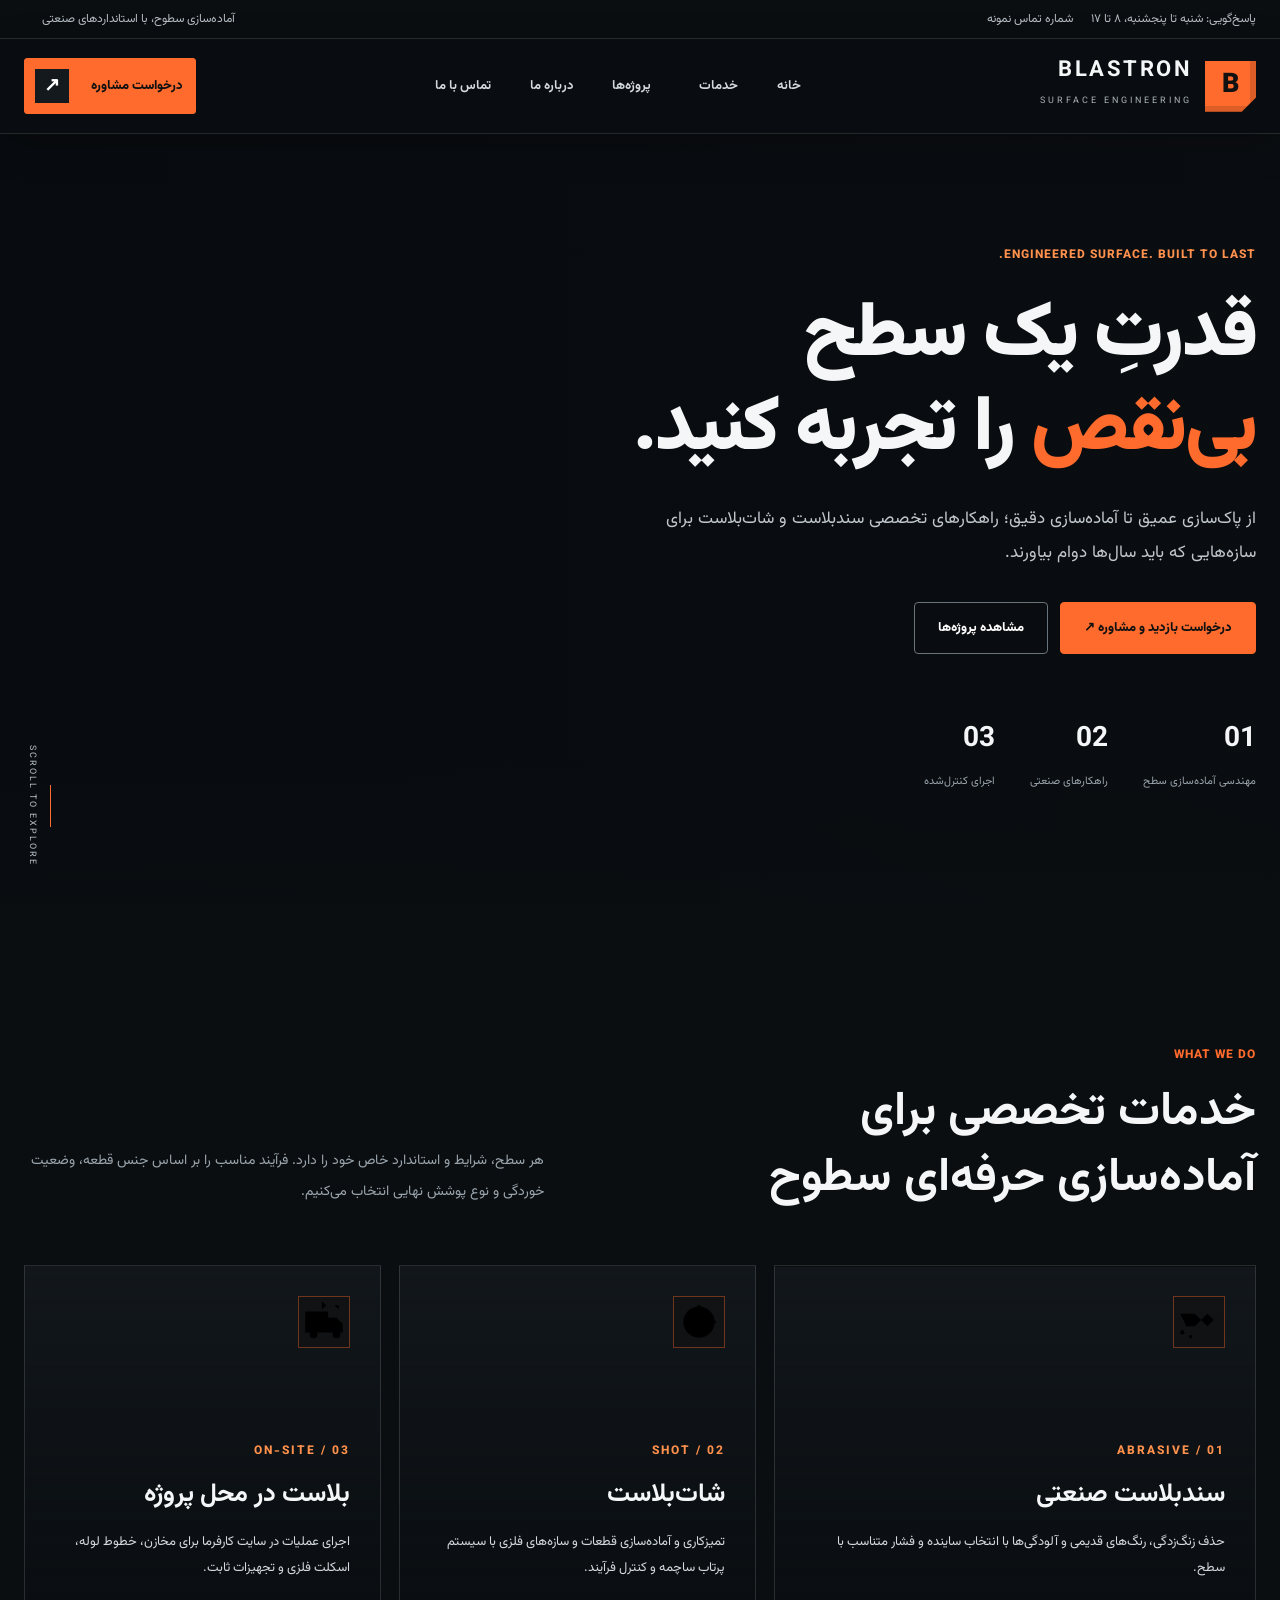
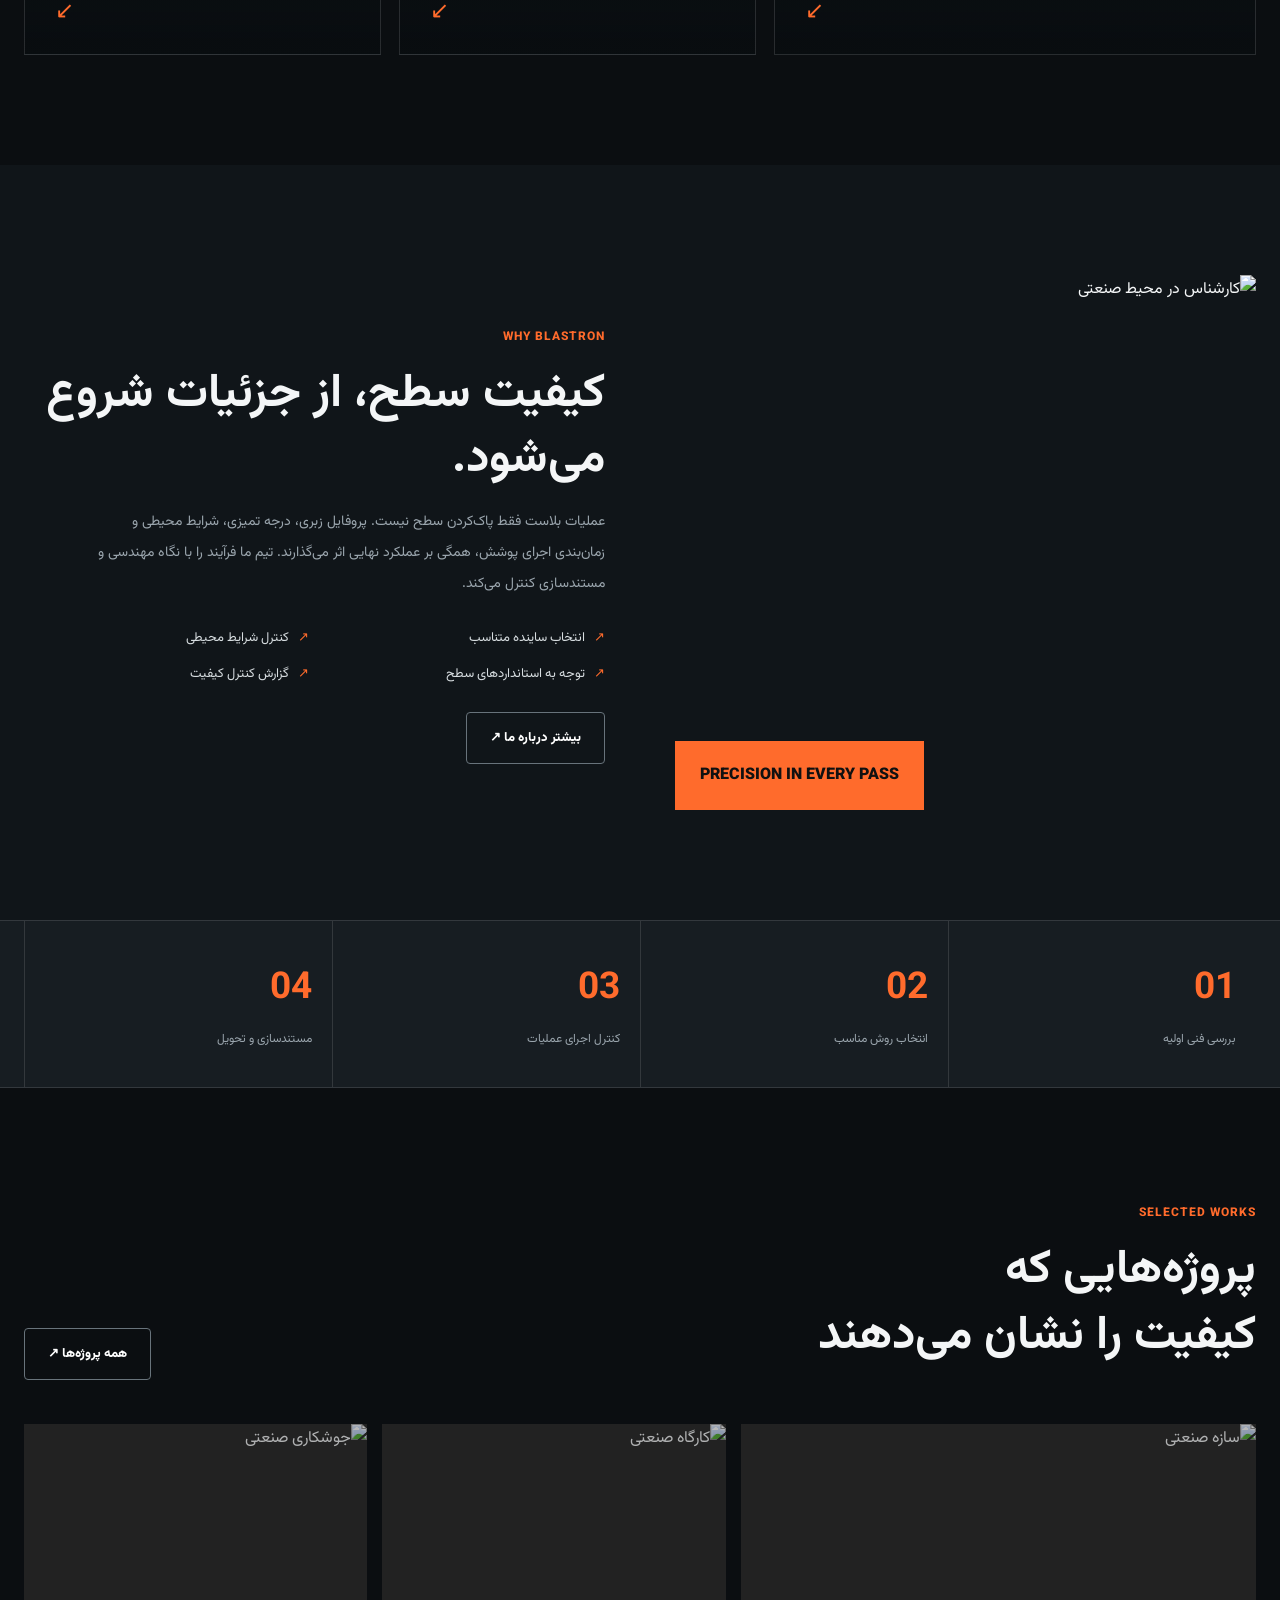
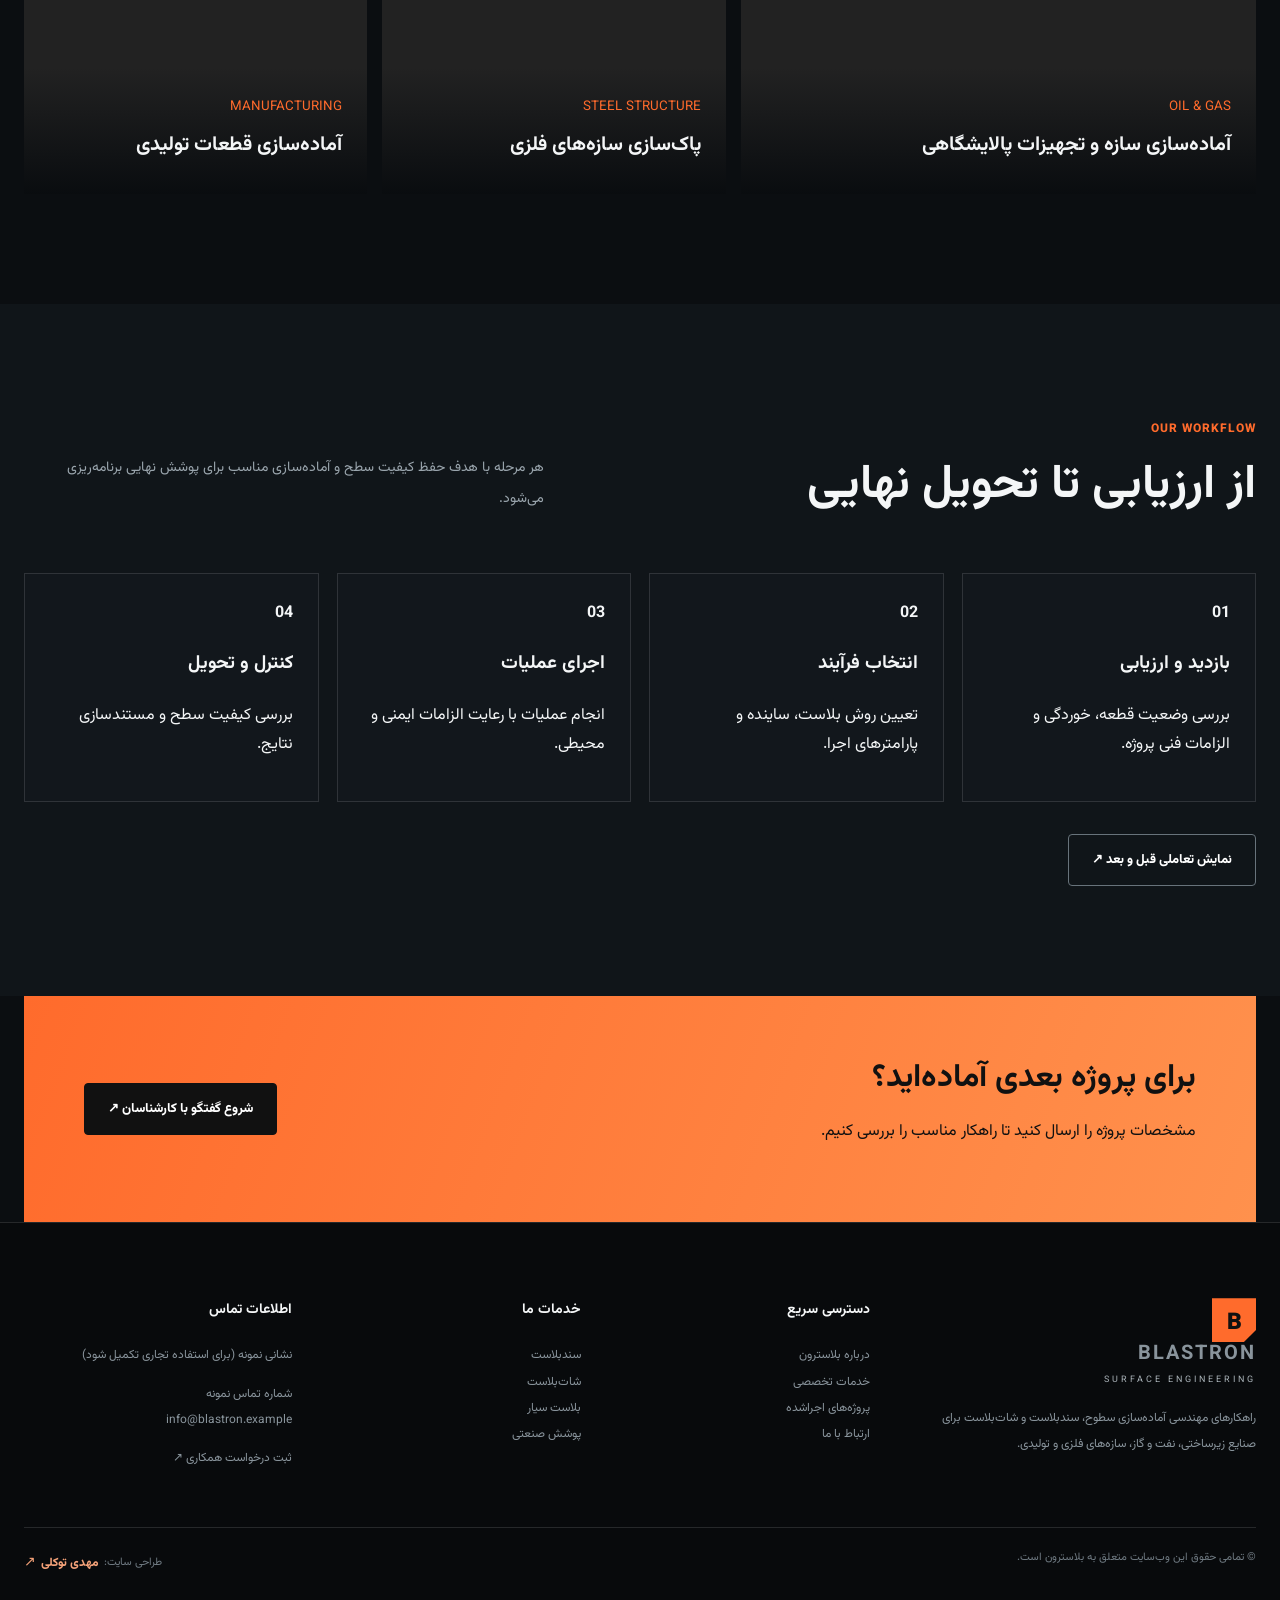
==== commit 3a55af33: "Replace decorative glyphs with consistent custom SVG icons" ====
--- a/index.html
+++ b/index.html
@@ -4,12 +4,12 @@
 <a class="brand" href="index.html" aria-label="بلاسترون، صفحه اصلی"><span class="brand-mark">B</span><span><strong>BLASTRON</strong><small>SURFACE ENGINEERING</small></span></a>
 <nav class="navlinks" aria-label="ناوبری اصلی">
 <a class="nav-link" href="index.html">خانه</a>
-<div class="navitem mega-parent"><a class="nav-link mega-trigger" href="services.html" aria-haspopup="true" aria-expanded="false">خدمات <span class="chevron">⌄</span></a>
+<div class="navitem mega-parent"><a class="nav-link mega-trigger" href="services.html" aria-haspopup="true" aria-expanded="false">خدمات <span class="chevron" aria-hidden="true"><svg viewBox="0 0 24 24" aria-hidden="true" focusable="false"><path d="m6 9 6 6 6-6"/></svg></span></a>
 <div class="mega premium-mega">
 <div class="mega-head"><span>BLASTRON / EXPERTISE</span><strong>راهکارهای مهندسی سطح</strong><a href="services.html">مشاهده همه خدمات ↗</a></div>
 <div class="mega-body">
 <a class="mega-visual" href="sandblasting.html"><span class="mega-visual-kicker">FEATURED SERVICE / 01</span><strong>آماده‌سازی سطوح<br>در مقیاس صنعتی</strong><span class="mega-visual-bottom">کشف خدمات سندبلاست <b>↗</b></span></a>
-<div class="mega-links"><span class="mega-col-label">فرآیندهای اصلی</span><a href="sandblasting.html"><span class="mega-icon">01</span><span><b>سندبلاست صنعتی</b><small>پاک‌سازی، زنگ‌زدایی و آماده‌سازی سطح</small></span><i>↗</i></a><a href="shotblasting.html"><span class="mega-icon">02</span><span><b>شات‌بلاست</b><small>پرداخت و آماده‌سازی قطعات فلزی</small></span><i>↗</i></a><a href="mobile-blasting.html"><span class="mega-icon">03</span><span><b>بلاست در محل پروژه</b><small>اجرای عملیات در سایت کارفرما</small></span><i>↗</i></a></div>
+<div class="mega-links"><span class="mega-col-label">فرآیندهای اصلی</span><a href="sandblasting.html"><span class="mega-icon" aria-hidden="true"><svg viewBox="0 0 24 24" aria-hidden="true" focusable="false"><path d="M3 8h7l3 3-3 3H6"/><path d="m13 11 3-3 3 3-3 3"/><path d="M19 11h2"/><path d="M17 5.5 18 4m1 5 2-1m-3 7 2 1"/><circle cx="4" cy="17" r="1"/><circle cx="8" cy="19" r=".8"/></svg></span><span><b>سندبلاست صنعتی</b><small>پاک‌سازی، زنگ‌زدایی و آماده‌سازی سطح</small></span><i>↗</i></a><a href="shotblasting.html"><span class="mega-icon" aria-hidden="true"><svg viewBox="0 0 24 24" aria-hidden="true" focusable="false"><circle cx="12" cy="12" r="7.5"/><circle cx="12" cy="12" r="2.5"/><path d="M12 2v2m0 16v2M2 12h2m16 0h2M5 5l1.5 1.5m11 11L19 19m0-14-1.5 1.5m-11 11L5 19"/><circle cx="12" cy="4.5" r=".7"/><circle cx="19.5" cy="12" r=".7"/></svg></span><span><b>شات‌بلاست</b><small>پرداخت و آماده‌سازی قطعات فلزی</small></span><i>↗</i></a><a href="mobile-blasting.html"><span class="mega-icon" aria-hidden="true"><svg viewBox="0 0 24 24" aria-hidden="true" focusable="false"><path d="M3 7h11v10H3zM14 10h4l3 3v4h-7z"/><circle cx="7" cy="18" r="1.8"/><circle cx="18" cy="18" r="1.8"/><path d="M5 4h8m-2-2 2 2-2 2M17 6l2-2m-2 0h2v2"/></svg></span><span><b>بلاست در محل پروژه</b><small>اجرای عملیات در سایت کارفرما</small></span><i>↗</i></a></div>
 <div class="mega-side"><span class="mega-col-label">راهکارهای تکمیلی</span><a href="services.html#prep">آماده‌سازی سطح <span>↗</span></a><a href="services.html#paint">رنگ و پوشش صنعتی <span>↗</span></a><a href="services.html#inspection">بازرسی و کنترل کیفیت <span>↗</span></a><div class="mega-side-note"><span>ENGINEERED TO LAST</span><p>از بررسی اولیه تا کنترل کیفیت نهایی، در کنار پروژه شما.</p></div></div>
 </div>
 <div class="mega-foot"><span><span class="live-dot"></span> SOLUTIONS FOR INDUSTRY</span><a href="projects.html">نمونه پروژه‌ها را ببینید <b>↗</b></a></div>
@@ -23,7 +23,7 @@
 <a class="mobile-panel-feature" href="services.html"><span>INDUSTRIAL SURFACE SOLUTIONS</span><strong>آماده‌سازی حرفه‌ای<br>برای دوام بیشتر</strong><b>مشاهده خدمات <i>↗</i></b></a>
 <nav class="mobile-nav-list" aria-label="صفحات سایت">
 <a class="mobile-nav-link" href="index.html"><span class="mobile-nav-number">01</span><span class="mobile-nav-title">صفحه اصلی</span><b>↗</b></a>
-<details class="mobile-nav-group"><summary><span class="mobile-nav-number">02</span><span class="mobile-nav-title">خدمات تخصصی</span><b class="mobile-nav-plus">＋</b></summary><div class="mobile-sub-links"><a href="sandblasting.html"><span>سندبلاست صنعتی</span><small>پاک‌سازی و آماده‌سازی سطح</small></a><a href="shotblasting.html"><span>شات‌بلاست</span><small>پرداخت و تمیزکاری قطعات فلزی</small></a><a href="mobile-blasting.html"><span>بلاست در محل پروژه</span><small>اجرای عملیات در سایت کارفرما</small></a><a href="services.html#paint"><span>رنگ و پوشش صنعتی</span><small>محافظت از سطوح آماده‌شده</small></a></div></details>
+<details class="mobile-nav-group"><summary><span class="mobile-nav-number">02</span><span class="mobile-nav-title">خدمات تخصصی</span><b class="mobile-nav-plus" aria-hidden="true"><svg viewBox="0 0 24 24" aria-hidden="true" focusable="false"><path d="m6 9 6 6 6-6"/></svg></b></summary><div class="mobile-sub-links"><a href="sandblasting.html"><span>سندبلاست صنعتی</span><small>پاک‌سازی و آماده‌سازی سطح</small></a><a href="shotblasting.html"><span>شات‌بلاست</span><small>پرداخت و تمیزکاری قطعات فلزی</small></a><a href="mobile-blasting.html"><span>بلاست در محل پروژه</span><small>اجرای عملیات در سایت کارفرما</small></a><a href="services.html#paint"><span>رنگ و پوشش صنعتی</span><small>محافظت از سطوح آماده‌شده</small></a></div></details>
 <a class="mobile-nav-link" href="projects.html"><span class="mobile-nav-number">03</span><span class="mobile-nav-title">پروژه‌ها</span><b>↗</b></a>
 <a class="mobile-nav-link" href="about.html"><span class="mobile-nav-number">04</span><span class="mobile-nav-title">درباره ما</span><b>↗</b></a>
 <a class="mobile-nav-link" href="contact.html"><span class="mobile-nav-number">05</span><span class="mobile-nav-title">تماس با ما</span><b>↗</b></a>
@@ -34,7 +34,7 @@
 <main>
 <section class="hero home-hero"><div class="container"><div class="hero-content"><div class="hero-kicker">ENGINEERED SURFACE. BUILT TO LAST.</div><h1>قدرتِ یک سطح<br><em>بی‌نقص</em> را تجربه کنید.</h1><p>از پاک‌سازی عمیق تا آماده‌سازی دقیق؛ راهکارهای تخصصی سندبلاست و شات‌بلاست برای سازه‌هایی که باید سال‌ها دوام بیاورند.</p><div class="hero-actions"><a class="btn" href="contact.html">درخواست بازدید و مشاوره ↗</a><a class="btn btn-outline" href="projects.html">مشاهده پروژه‌ها</a></div><div class="hero-meta"><div><strong>01</strong><small>مهندسی آماده‌سازی سطح</small></div><div><strong>02</strong><small>راهکارهای صنعتی</small></div><div><strong>03</strong><small>اجرای کنترل‌شده</small></div></div></div></div><div class="hero-scroll">SCROLL TO EXPLORE</div></section>
 <section class="section home-services"><div class="container"><div class="section-head"><div><span class="eyebrow">WHAT WE DO</span><h2>خدمات تخصصی برای<br>آماده‌سازی حرفه‌ای سطوح</h2></div><p>هر سطح، شرایط و استاندارد خاص خود را دارد. فرآیند مناسب را بر اساس جنس قطعه، وضعیت خوردگی و نوع پوشش نهایی انتخاب می‌کنیم.</p></div>
-<div class="service-showcase"><a class="service-card" href="sandblasting.html"><div class="service-icon">✳</div><span class="num">01 / ABRASIVE</span><h3>سندبلاست صنعتی</h3><p>حذف زنگ‌زدگی، رنگ‌های قدیمی و آلودگی‌ها با انتخاب ساینده و فشار متناسب با سطح.</p><span class="arrow">↙</span></a><a class="service-card" href="shotblasting.html"><div class="service-icon">◈</div><span class="num">02 / SHOT</span><h3>شات‌بلاست</h3><p>تمیزکاری و آماده‌سازی قطعات و سازه‌های فلزی با سیستم پرتاب ساچمه و کنترل فرآیند.</p><span class="arrow">↙</span></a><a class="service-card" href="mobile-blasting.html"><div class="service-icon">⌁</div><span class="num">03 / ON-SITE</span><h3>بلاست در محل پروژه</h3><p>اجرای عملیات در سایت کارفرما برای مخازن، خطوط لوله، اسکلت فلزی و تجهیزات ثابت.</p><span class="arrow">↙</span></a></div></div></section>
+<div class="service-showcase"><a class="service-card" href="sandblasting.html"><div class="service-icon" aria-hidden="true"><svg viewBox="0 0 24 24" aria-hidden="true" focusable="false"><path d="M3 8h7l3 3-3 3H6"/><path d="m13 11 3-3 3 3-3 3"/><path d="M19 11h2"/><path d="M17 5.5 18 4m1 5 2-1m-3 7 2 1"/><circle cx="4" cy="17" r="1"/><circle cx="8" cy="19" r=".8"/></svg></div><span class="num">01 / ABRASIVE</span><h3>سندبلاست صنعتی</h3><p>حذف زنگ‌زدگی، رنگ‌های قدیمی و آلودگی‌ها با انتخاب ساینده و فشار متناسب با سطح.</p><span class="arrow">↙</span></a><a class="service-card" href="shotblasting.html"><div class="service-icon" aria-hidden="true"><svg viewBox="0 0 24 24" aria-hidden="true" focusable="false"><circle cx="12" cy="12" r="7.5"/><circle cx="12" cy="12" r="2.5"/><path d="M12 2v2m0 16v2M2 12h2m16 0h2M5 5l1.5 1.5m11 11L19 19m0-14-1.5 1.5m-11 11L5 19"/><circle cx="12" cy="4.5" r=".7"/><circle cx="19.5" cy="12" r=".7"/></svg></div><span class="num">02 / SHOT</span><h3>شات‌بلاست</h3><p>تمیزکاری و آماده‌سازی قطعات و سازه‌های فلزی با سیستم پرتاب ساچمه و کنترل فرآیند.</p><span class="arrow">↙</span></a><a class="service-card" href="mobile-blasting.html"><div class="service-icon" aria-hidden="true"><svg viewBox="0 0 24 24" aria-hidden="true" focusable="false"><path d="M3 7h11v10H3zM14 10h4l3 3v4h-7z"/><circle cx="7" cy="18" r="1.8"/><circle cx="18" cy="18" r="1.8"/><path d="M5 4h8m-2-2 2 2-2 2M17 6l2-2m-2 0h2v2"/></svg></div><span class="num">03 / ON-SITE</span><h3>بلاست در محل پروژه</h3><p>اجرای عملیات در سایت کارفرما برای مخازن، خطوط لوله، اسکلت فلزی و تجهیزات ثابت.</p><span class="arrow">↙</span></a></div></div></section>
 <section class="section home-why" style="background:#101519"><div class="container split"><div class="image-stack"><img src="https://images.unsplash.com/photo-1581092160607-ee22621dd758?auto=format&fit=crop&w=1100&q=85" alt="کارشناس در محیط صنعتی"><div class="image-tag">PRECISION IN EVERY PASS</div></div><div class="copy"><span class="eyebrow">WHY BLASTRON</span><h2>کیفیت سطح، از جزئیات شروع می‌شود.</h2><p>عملیات بلاست فقط پاک‌کردن سطح نیست. پروفایل زبری، درجه تمیزی، شرایط محیطی و زمان‌بندی اجرای پوشش، همگی بر عملکرد نهایی اثر می‌گذارند. تیم ما فرآیند را با نگاه مهندسی و مستندسازی کنترل می‌کند.</p><div class="ticks"><span>انتخاب ساینده متناسب</span><span>کنترل شرایط محیطی</span><span>توجه به استانداردهای سطح</span><span>گزارش کنترل کیفیت</span></div><a class="btn btn-outline" href="about.html">بیشتر درباره ما ↗</a></div></div></section>
 <section class="stats home-stats"><div class="container stats-row"><div class="stat"><strong>01</strong><small>بررسی فنی اولیه</small></div><div class="stat"><strong>02</strong><small>انتخاب روش مناسب</small></div><div class="stat"><strong>03</strong><small>کنترل اجرای عملیات</small></div><div class="stat"><strong>04</strong><small>مستندسازی و تحویل</small></div></div></section>
 <section class="section home-projects"><div class="container"><div class="section-head"><div><span class="eyebrow">SELECTED WORKS</span><h2>پروژه‌هایی که<br>کیفیت را نشان می‌دهند</h2></div><a class="btn btn-outline" href="projects.html">همه پروژه‌ها ↗</a></div><div class="project-grid"><a class="project" href="projects.html"><img src="https://images.unsplash.com/photo-1516937941344-00b4e0337589?auto=format&fit=crop&w=1200&q=85" alt="سازه صنعتی"><div class="project-info"><small>OIL & GAS</small><h3>آماده‌سازی سازه و تجهیزات پالایشگاهی</h3></div></a><a class="project" href="projects.html"><img src="https://images.unsplash.com/photo-1567789884554-0b844b597180?auto=format&fit=crop&w=900&q=85" alt="کارگاه صنعتی"><div class="project-info"><small>STEEL STRUCTURE</small><h3>پاک‌سازی سازه‌های فلزی</h3></div></a><a class="project" href="projects.html"><img src="https://images.unsplash.com/photo-1504917595217-d4dc5ebe6122?auto=format&fit=crop&w=900&q=85" alt="جوشکاری صنعتی"><div class="project-info"><small>MANUFACTURING</small><h3>آماده‌سازی قطعات تولیدی</h3></div></a></div></div></section>
--- a/assets/style.css
+++ b/assets/style.css
@@ -255,3 +255,113 @@
 .footer-grid>div:nth-child(2)>a,.footer-grid>div:nth-child(3)>a{font-size:9px}
 .footer-grid>div:first-child{padding:18px 15px}
 }
+
+
+/* BLASTRON HOME — dedicated mobile art direction */
+@media(max-width:600px){
+  .topline{display:none}
+  .home-hero{min-height:0;min-height:calc(100svh - 72px);display:flex;align-items:center;background-position:61% center}
+  .home-hero:before{content:"";position:absolute;inset:0;background:linear-gradient(180deg,rgba(7,11,14,.28) 0%,rgba(7,11,14,.72) 42%,#090d10 100%);pointer-events:none}
+  .home-hero:after{height:85px;z-index:1}
+  .home-hero>.container{position:relative;z-index:2;width:calc(100% - 38px);max-width:460px}
+  .home-hero .hero-content{padding:66px 0 48px;max-width:100%}
+  .home-hero .hero-kicker{display:inline-flex;align-items:center;gap:8px;margin-bottom:5px;padding:7px 10px;border:1px solid rgba(255,133,77,.35);border-radius:3px;background:rgba(11,16,20,.52);color:#ffad82;font-size:9px;letter-spacing:1px;line-height:1.5}
+  .home-hero .hero-kicker:before{content:"";width:6px;height:6px;flex:0 0 6px;border-radius:50%;background:var(--orange);box-shadow:0 0 12px #ff6b2c}
+  .home-hero h1{font-size:clamp(39px,10.4vw,48px);line-height:1.36;letter-spacing:-1.2px;margin:17px 0 13px;max-width:440px}
+  .home-hero h1 em{display:inline-block;color:#ff824b;text-shadow:0 4px 24px #ff6b2c28}
+  .home-hero .hero-content>p{max-width:410px;margin:0;color:#c4cdd2;font-size:13px;line-height:2.15}
+  .home-hero .hero-actions{display:grid;grid-template-columns:1fr 1fr;gap:9px;margin-top:23px}
+  .home-hero .hero-actions .btn{min-height:48px;padding:10px 9px;font-size:11px;line-height:1.7;border-radius:5px}
+  .home-hero .hero-actions .btn:first-child{box-shadow:0 8px 22px #ff6b2c24}
+  .home-hero .hero-actions .btn-outline{background:rgba(13,19,23,.72);border-color:#77838b;color:#f3f5f6}
+  .home-hero .hero-meta{display:grid;grid-template-columns:repeat(3,minmax(0,1fr));gap:7px;margin-top:27px;padding-top:14px;border-top:1px solid rgba(255,255,255,.13)}
+  .home-hero .hero-meta>div{min-width:0;padding:8px 7px;border:1px solid rgba(255,255,255,.08);border-radius:6px;background:rgba(13,19,23,.55)}
+  .home-hero .hero-meta strong{display:block;color:#ff955f;font-size:19px;line-height:1.3}
+  .home-hero .hero-meta small{display:block;margin-top:4px;color:#c2cbd0;font-size:8px;line-height:1.65}
+  .home-hero .hero-scroll{display:none!important}
+
+  .home-services{padding:67px 0 62px;background:linear-gradient(180deg,#0d1216,#10161b)}
+  .home-services .container,.home-projects .container,.home-process .container{width:calc(100% - 36px)}
+  .home-services .section-head,.home-projects .section-head,.home-process .section-head{display:flex;flex-direction:column;align-items:flex-start;gap:9px;margin-bottom:24px}
+  .home-services .section-head h2,.home-projects .section-head h2,.home-process .section-head h2{font-size:27px;line-height:1.55;margin:7px 0 0}
+  .home-services .section-head p,.home-projects .section-head p,.home-process .section-head p{margin:0;max-width:100%;font-size:11px;line-height:2;color:#9daab2}
+  .home-services .eyebrow,.home-projects .eyebrow,.home-process .eyebrow{font-size:9px;letter-spacing:1.7px}
+  .home-services .service-showcase{display:flex;gap:12px;width:100%;margin:0;padding:2px 1px 15px;overflow-x:auto;overflow-y:hidden;scroll-snap-type:x mandatory;scroll-padding-inline:1px;-webkit-overflow-scrolling:touch;overscroll-behavior-inline:contain}
+  .home-services .service-showcase::-webkit-scrollbar,.home-projects .project-grid::-webkit-scrollbar{display:none}
+  .home-services .service-showcase{scrollbar-width:none}
+  .home-services .service-card{position:relative;display:flex;flex:0 0 84%;flex-direction:column;justify-content:flex-end;min-width:0;min-height:365px;padding:23px 21px;border-radius:9px;scroll-snap-align:start;isolation:isolate}
+  .home-services .service-card:before{content:"";position:absolute;inset:0;z-index:-1;background:linear-gradient(180deg,rgba(5,9,12,.06) 5%,rgba(5,9,12,.28) 38%,rgba(5,9,12,.97) 100%)}
+  .home-services .service-card .service-icon{position:absolute;top:20px;right:20px;width:43px;height:43px;border-radius:8px;background:rgba(8,13,17,.68);backdrop-filter:blur(8px);font-size:19px}
+  .home-services .service-card .num{margin:0 0 8px;font-size:9px;letter-spacing:1.3px}
+  .home-services .service-card h3{font-size:22px;margin:0 0 7px;line-height:1.5}
+  .home-services .service-card p{max-width:100%;font-size:11px;line-height:2;color:#c2cbd0;margin:0 0 18px}
+  .home-services .service-card .arrow{position:absolute;left:19px;bottom:20px;display:grid;place-items:center;width:35px;height:35px;border:1px solid #ff8c56;border-radius:50%;font-size:18px}
+  .home-services .container:after{content:"برای مشاهده خدمات بیشتر، افقی ورق بزنید  ←";display:block;margin-top:2px;color:#77858e;font-size:9px;text-align:left}
+
+  .home-why{padding:68px 0;background:radial-gradient(ellipse at 10% 30%,rgba(255,107,44,.08),transparent 42%),#101519!important}
+  .home-why .container.split{display:flex;flex-direction:column;align-items:stretch;gap:23px;width:calc(100% - 36px)}
+  .home-why .copy{order:0}
+  .home-why .copy .eyebrow{font-size:9px;letter-spacing:1.6px}
+  .home-why .copy h2{font-size:27px;line-height:1.55;margin:8px 0 10px}
+  .home-why .copy p{font-size:12px;line-height:2.15;margin:0;color:#aeb9c0}
+  .home-why .ticks{grid-template-columns:1fr 1fr;gap:8px;margin:19px 0}
+  .home-why .ticks span{display:flex;align-items:center;min-height:42px;padding:8px 9px;border:1px solid rgba(255,255,255,.09);border-radius:6px;background:#ffffff06;color:#d3dadd;font-size:10px;line-height:1.7}
+  .home-why .ticks span:before{margin-left:6px;flex:0 0 auto}
+  .home-why .copy>.btn{width:100%;min-height:46px;justify-content:center;font-size:11px}
+  .home-why .image-stack{order:1;width:100%;padding:0 0 25px 25px}
+  .home-why .image-stack img{height:270px;border-radius:8px;object-fit:cover}
+  .home-why .image-tag{bottom:0;left:0;padding:11px 13px;border-radius:3px;font-size:9px}
+
+  .home-stats{padding:17px 0;background:#0b1014;border-block:1px solid rgba(255,255,255,.08)}
+  .home-stats .container{width:calc(100% - 36px)}
+  .home-stats .stats-row{grid-template-columns:repeat(2,minmax(0,1fr));gap:8px}
+  .home-stats .stat{display:flex;align-items:center;gap:12px;min-width:0;padding:12px 11px;border:1px solid rgba(255,255,255,.08);border-radius:7px;background:#141b20}
+  .home-stats .stat strong{flex:0 0 auto;font-size:25px;line-height:1.2;color:var(--orange)}
+  .home-stats .stat small{font-size:9px;line-height:1.7;color:#b7c1c7}
+
+  .home-projects{padding:67px 0 62px;background:#0c1115}
+  .home-projects .section-head{position:relative}
+  .home-projects .section-head>.btn{align-self:stretch;min-height:42px;margin-top:5px;font-size:10px}
+  .home-projects .project-grid{display:flex;gap:12px;width:100%;margin:0;padding:2px 1px 15px;overflow-x:auto;overflow-y:hidden;scroll-snap-type:x mandatory;scroll-padding-inline:1px;-webkit-overflow-scrolling:touch;overscroll-behavior-inline:contain;scrollbar-width:none}
+  .home-projects .project{flex:0 0 86%;height:320px;min-width:0;border-radius:8px;scroll-snap-align:start}
+  .home-projects .project img{filter:brightness(.78)}
+  .home-projects .project-info{padding:19px}
+  .home-projects .project-info small{font-size:9px;letter-spacing:1.4px}
+  .home-projects .project-info h3{max-width:260px;font-size:17px;line-height:1.6}
+  .home-projects .container:after{content:"گالری پروژه‌ها را ورق بزنید  ←";display:block;color:#77858e;font-size:9px;text-align:left}
+
+  .home-process{padding:65px 0 70px;background:#11171c!important}
+  .home-process .section-head{margin-bottom:22px}
+  .home-process .section-head p{max-width:340px}
+  .home-process .process-grid{grid-template-columns:repeat(2,minmax(0,1fr));gap:9px}
+  .home-process .process-step{position:relative;min-width:0;min-height:153px;padding:17px 13px;border:1px solid rgba(255,255,255,.09);border-radius:8px;background:linear-gradient(145deg,#1a232a,#11171c)}
+  .home-process .process-step>b{display:grid;place-items:center;width:31px;height:31px;margin-bottom:13px;border:1px solid #ff6b2c70;border-radius:7px;color:#ff9b6a;font-size:11px}
+  .home-process .process-step h3{margin:0 0 6px;font-size:13px;line-height:1.6}
+  .home-process .process-step p{margin:0;color:#9eabb3;font-size:10px;line-height:1.9}
+  .home-process .process-step:after{content:"";position:absolute;top:17px;left:13px;width:20px;height:1px;background:linear-gradient(90deg,var(--orange),transparent)}
+  .home-process .container>div[style*="margin-top"]{margin-top:18px!important}
+  .home-process .container>div[style*="margin-top"] .btn{display:flex;width:100%;min-height:45px;justify-content:center;font-size:10px}
+
+  .home-cta-section{width:calc(100% - 36px);padding:0 0 65px}
+  .home-cta-section .cta-band{position:relative;display:flex;flex-direction:column;align-items:stretch;gap:13px;padding:27px 21px;border:1px solid rgba(255,255,255,.16);border-radius:11px;background:linear-gradient(135deg,#ff8b4e,#f05d24);overflow:hidden}
+  .home-cta-section .cta-band:after{content:"B";position:absolute;left:5px;top:-37px;color:rgba(15,18,20,.09);font-size:180px;font-weight:900;line-height:1;pointer-events:none}
+  .home-cta-section .cta-band>div,.home-cta-section .cta-band>.btn{position:relative;z-index:1}
+  .home-cta-section .cta-band h2{font-size:24px;line-height:1.5;margin:0 0 5px}
+  .home-cta-section .cta-band p{font-size:11px;line-height:1.9;margin:0;color:#321b11}
+  .home-cta-section .cta-band>.btn{display:flex;align-items:center;justify-content:space-between;min-height:47px;margin-top:4px;padding:10px 14px;border-radius:6px;font-size:11px}
+}
+@media(max-width:380px){
+  .home-hero .hero-content{padding-top:56px;padding-bottom:40px}
+  .home-hero h1{font-size:37px}
+  .home-hero .hero-actions{grid-template-columns:1fr}
+  .home-hero .hero-meta{gap:5px}
+  .home-hero .hero-meta>div{padding:7px 5px}
+  .home-hero .hero-meta small{font-size:7px}
+  .home-services .service-card{flex-basis:88%;min-height:345px}
+  .home-projects .project{flex-basis:89%;height:295px}
+  .home-process .process-grid{gap:7px}
+  .home-process .process-step{padding:14px 10px;min-height:158px}
+}
+@media(prefers-reduced-motion:reduce){
+  .home-services .service-card,.home-projects .project img{transition:none!important}
+}
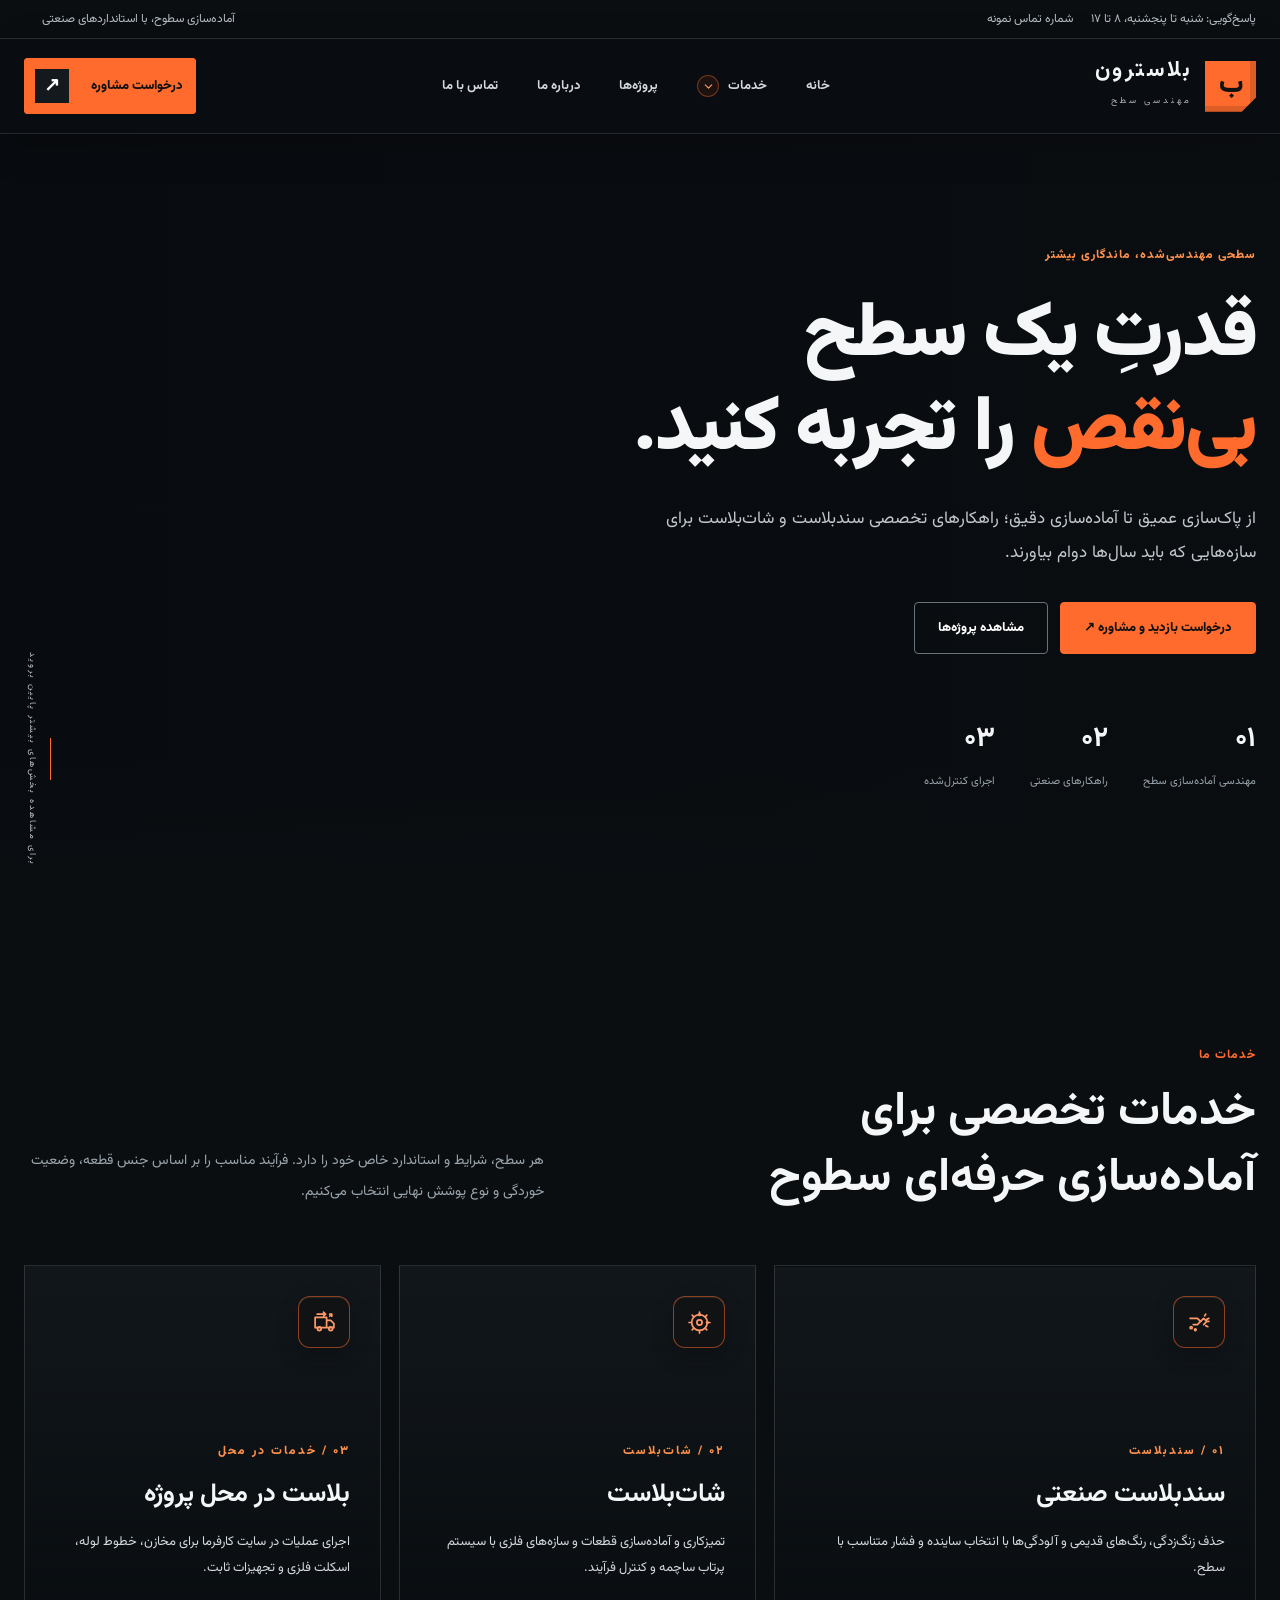
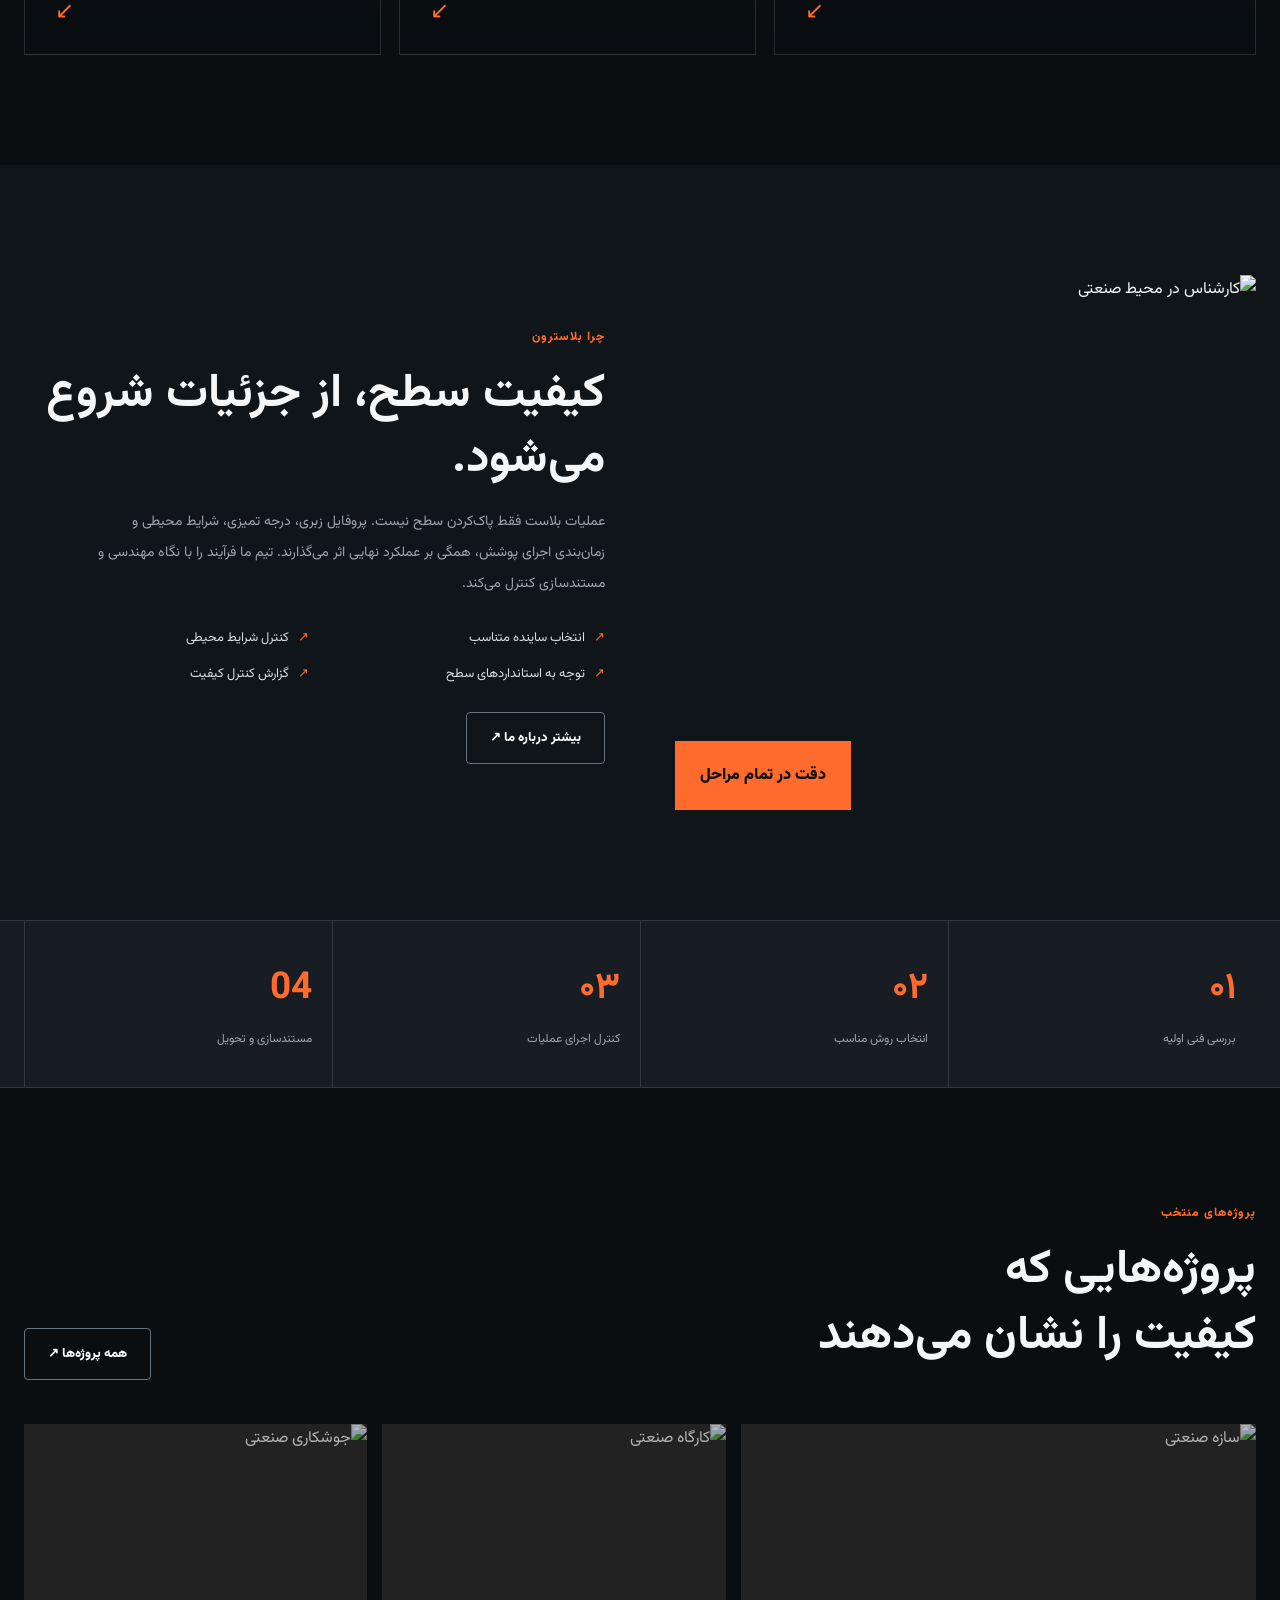
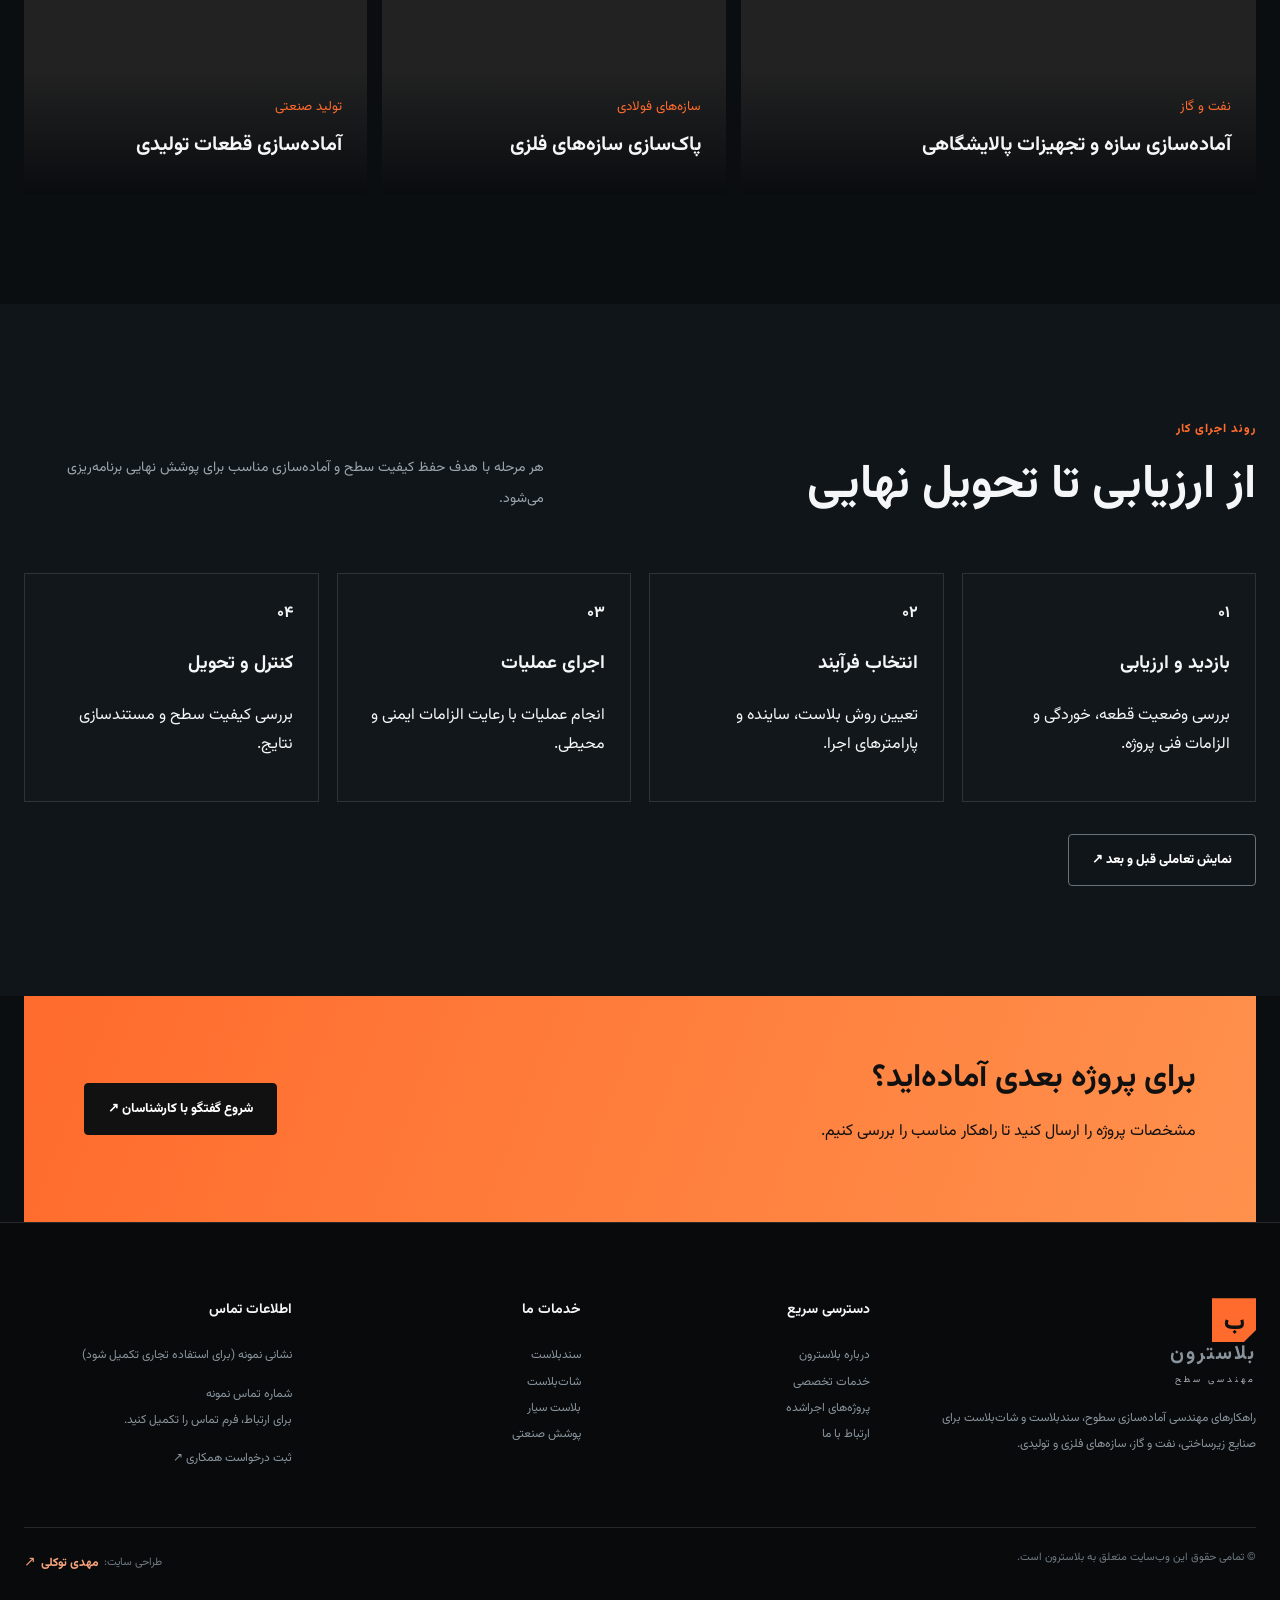
==== commit f2dd63ba: "Translate all visible English copy into Persian" ====
--- a/index.html
+++ b/index.html
@@ -1,49 +1,49 @@
-<!doctype html><html lang="fa" dir="rtl"><head><meta charset="utf-8"><meta name="viewport" content="width=device-width,initial-scale=1"><meta name="description" content="خدمات تخصصی سندبلاست، شات‌بلاست و آماده‌سازی سطوح صنعتی"><title>خدمات سندبلاست و شات‌بلاست | BLASTRON</title><link rel="icon" href="assets/favicon.svg" type="image/svg+xml"><link rel="stylesheet" href="assets/style.css"></head><body>
+<!doctype html><html lang="fa" dir="rtl"><head><meta charset="utf-8"><meta name="viewport" content="width=device-width,initial-scale=1"><meta name="description" content="خدمات تخصصی سندبلاست، شات‌بلاست و آماده‌سازی سطوح صنعتی"><title>خدمات سندبلاست و شات‌بلاست | بلاسترون</title><link rel="icon" href="assets/favicon.svg" type="image/svg+xml"><link rel="stylesheet" href="assets/style.css"></head><body>
 <div class="topline"><div class="container"><div><span>پاسخ‌گویی: شنبه تا پنجشنبه، ۸ تا ۱۷</span><span>شماره تماس نمونه</span></div><span>آماده‌سازی سطوح، با استانداردهای صنعتی</span></div></div>
 <header class="header premium-header"><div class="container nav">
-<a class="brand" href="index.html" aria-label="بلاسترون، صفحه اصلی"><span class="brand-mark">B</span><span><strong>BLASTRON</strong><small>SURFACE ENGINEERING</small></span></a>
+<a class="brand" href="index.html" aria-label="بلاسترون، صفحه اصلی"><span class="brand-mark">ب</span><span><strong>بلاسترون</strong><small>مهندسی سطح</small></span></a>
 <nav class="navlinks" aria-label="ناوبری اصلی">
 <a class="nav-link" href="index.html">خانه</a>
 <div class="navitem mega-parent"><a class="nav-link mega-trigger" href="services.html" aria-haspopup="true" aria-expanded="false">خدمات <span class="chevron" aria-hidden="true"><svg viewBox="0 0 24 24" aria-hidden="true" focusable="false"><path d="m6 9 6 6 6-6"/></svg></span></a>
 <div class="mega premium-mega">
-<div class="mega-head"><span>BLASTRON / EXPERTISE</span><strong>راهکارهای مهندسی سطح</strong><a href="services.html">مشاهده همه خدمات ↗</a></div>
+<div class="mega-head"><span>بلاسترون / حوزه‌های تخصصی</span><strong>راهکارهای مهندسی سطح</strong><a href="services.html">مشاهده همه خدمات ↗</a></div>
 <div class="mega-body">
-<a class="mega-visual" href="sandblasting.html"><span class="mega-visual-kicker">FEATURED SERVICE / 01</span><strong>آماده‌سازی سطوح<br>در مقیاس صنعتی</strong><span class="mega-visual-bottom">کشف خدمات سندبلاست <b>↗</b></span></a>
+<a class="mega-visual" href="sandblasting.html"><span class="mega-visual-kicker">خدمت منتخب / ۰۱</span><strong>آماده‌سازی سطوح<br>در مقیاس صنعتی</strong><span class="mega-visual-bottom">کشف خدمات سندبلاست <b>↗</b></span></a>
 <div class="mega-links"><span class="mega-col-label">فرآیندهای اصلی</span><a href="sandblasting.html"><span class="mega-icon" aria-hidden="true"><svg viewBox="0 0 24 24" aria-hidden="true" focusable="false"><path d="M3 8h7l3 3-3 3H6"/><path d="m13 11 3-3 3 3-3 3"/><path d="M19 11h2"/><path d="M17 5.5 18 4m1 5 2-1m-3 7 2 1"/><circle cx="4" cy="17" r="1"/><circle cx="8" cy="19" r=".8"/></svg></span><span><b>سندبلاست صنعتی</b><small>پاک‌سازی، زنگ‌زدایی و آماده‌سازی سطح</small></span><i>↗</i></a><a href="shotblasting.html"><span class="mega-icon" aria-hidden="true"><svg viewBox="0 0 24 24" aria-hidden="true" focusable="false"><circle cx="12" cy="12" r="7.5"/><circle cx="12" cy="12" r="2.5"/><path d="M12 2v2m0 16v2M2 12h2m16 0h2M5 5l1.5 1.5m11 11L19 19m0-14-1.5 1.5m-11 11L5 19"/><circle cx="12" cy="4.5" r=".7"/><circle cx="19.5" cy="12" r=".7"/></svg></span><span><b>شات‌بلاست</b><small>پرداخت و آماده‌سازی قطعات فلزی</small></span><i>↗</i></a><a href="mobile-blasting.html"><span class="mega-icon" aria-hidden="true"><svg viewBox="0 0 24 24" aria-hidden="true" focusable="false"><path d="M3 7h11v10H3zM14 10h4l3 3v4h-7z"/><circle cx="7" cy="18" r="1.8"/><circle cx="18" cy="18" r="1.8"/><path d="M5 4h8m-2-2 2 2-2 2M17 6l2-2m-2 0h2v2"/></svg></span><span><b>بلاست در محل پروژه</b><small>اجرای عملیات در سایت کارفرما</small></span><i>↗</i></a></div>
-<div class="mega-side"><span class="mega-col-label">راهکارهای تکمیلی</span><a href="services.html#prep">آماده‌سازی سطح <span>↗</span></a><a href="services.html#paint">رنگ و پوشش صنعتی <span>↗</span></a><a href="services.html#inspection">بازرسی و کنترل کیفیت <span>↗</span></a><div class="mega-side-note"><span>ENGINEERED TO LAST</span><p>از بررسی اولیه تا کنترل کیفیت نهایی، در کنار پروژه شما.</p></div></div>
+<div class="mega-side"><span class="mega-col-label">راهکارهای تکمیلی</span><a href="services.html#prep">آماده‌سازی سطح <span>↗</span></a><a href="services.html#paint">رنگ و پوشش صنعتی <span>↗</span></a><a href="services.html#inspection">بازرسی و کنترل کیفیت <span>↗</span></a><div class="mega-side-note"><span>مهندسی برای ماندگاری</span><p>از بررسی اولیه تا کنترل کیفیت نهایی، در کنار پروژه شما.</p></div></div>
 </div>
-<div class="mega-foot"><span><span class="live-dot"></span> SOLUTIONS FOR INDUSTRY</span><a href="projects.html">نمونه پروژه‌ها را ببینید <b>↗</b></a></div>
+<div class="mega-foot"><span><span class="live-dot"></span> راهکارهایی برای صنعت</span><a href="projects.html">نمونه پروژه‌ها را ببینید <b>↗</b></a></div>
 </div></div>
 <a class="nav-link" href="projects.html">پروژه‌ها</a><a class="nav-link" href="about.html">درباره ما</a><a class="nav-link" href="contact.html">تماس با ما</a>
 </nav>
 <a class="btn nav-cta" href="contact.html"><span>درخواست مشاوره</span><span class="cta-arrow">↗</span></a>
 <a class="btn mobile-quote" style="display:none" href="contact.html">استعلام قیمت ↗</a><button class="hamb" type="button" aria-label="باز کردن منو" aria-expanded="false" aria-controls="mobile-navigation"><span class="hamb-lines" aria-hidden="true"><i></i><i></i><i></i></span></button>
 </div><div class="mobile-panel" id="mobile-navigation" role="navigation" aria-label="منوی اصلی موبایل">
-<div class="mobile-panel-head"><div><span class="mobile-panel-kicker">BLASTRON / MENU</span><strong>مسیر دسترسی شما</strong></div><span class="mobile-panel-status"><i></i> SURFACE ENGINEERING</span></div>
-<a class="mobile-panel-feature" href="services.html"><span>INDUSTRIAL SURFACE SOLUTIONS</span><strong>آماده‌سازی حرفه‌ای<br>برای دوام بیشتر</strong><b>مشاهده خدمات <i>↗</i></b></a>
+<div class="mobile-panel-head"><div><span class="mobile-panel-kicker">بلاسترون / فهرست</span><strong>مسیر دسترسی شما</strong></div><span class="mobile-panel-status"><i></i> مهندسی سطح</span></div>
+<a class="mobile-panel-feature" href="services.html"><span>راهکارهای صنعتی آماده‌سازی سطح</span><strong>آماده‌سازی حرفه‌ای<br>برای دوام بیشتر</strong><b>مشاهده خدمات <i>↗</i></b></a>
 <nav class="mobile-nav-list" aria-label="صفحات سایت">
-<a class="mobile-nav-link" href="index.html"><span class="mobile-nav-number">01</span><span class="mobile-nav-title">صفحه اصلی</span><b>↗</b></a>
-<details class="mobile-nav-group"><summary><span class="mobile-nav-number">02</span><span class="mobile-nav-title">خدمات تخصصی</span><b class="mobile-nav-plus" aria-hidden="true"><svg viewBox="0 0 24 24" aria-hidden="true" focusable="false"><path d="m6 9 6 6 6-6"/></svg></b></summary><div class="mobile-sub-links"><a href="sandblasting.html"><span>سندبلاست صنعتی</span><small>پاک‌سازی و آماده‌سازی سطح</small></a><a href="shotblasting.html"><span>شات‌بلاست</span><small>پرداخت و تمیزکاری قطعات فلزی</small></a><a href="mobile-blasting.html"><span>بلاست در محل پروژه</span><small>اجرای عملیات در سایت کارفرما</small></a><a href="services.html#paint"><span>رنگ و پوشش صنعتی</span><small>محافظت از سطوح آماده‌شده</small></a></div></details>
-<a class="mobile-nav-link" href="projects.html"><span class="mobile-nav-number">03</span><span class="mobile-nav-title">پروژه‌ها</span><b>↗</b></a>
-<a class="mobile-nav-link" href="about.html"><span class="mobile-nav-number">04</span><span class="mobile-nav-title">درباره ما</span><b>↗</b></a>
-<a class="mobile-nav-link" href="contact.html"><span class="mobile-nav-number">05</span><span class="mobile-nav-title">تماس با ما</span><b>↗</b></a>
+<a class="mobile-nav-link" href="index.html"><span class="mobile-nav-number">۰۱</span><span class="mobile-nav-title">صفحه اصلی</span><b>↗</b></a>
+<details class="mobile-nav-group"><summary><span class="mobile-nav-number">۰۲</span><span class="mobile-nav-title">خدمات تخصصی</span><b class="mobile-nav-plus" aria-hidden="true"><svg viewBox="0 0 24 24" aria-hidden="true" focusable="false"><path d="m6 9 6 6 6-6"/></svg></b></summary><div class="mobile-sub-links"><a href="sandblasting.html"><span>سندبلاست صنعتی</span><small>پاک‌سازی و آماده‌سازی سطح</small></a><a href="shotblasting.html"><span>شات‌بلاست</span><small>پرداخت و تمیزکاری قطعات فلزی</small></a><a href="mobile-blasting.html"><span>بلاست در محل پروژه</span><small>اجرای عملیات در سایت کارفرما</small></a><a href="services.html#paint"><span>رنگ و پوشش صنعتی</span><small>محافظت از سطوح آماده‌شده</small></a></div></details>
+<a class="mobile-nav-link" href="projects.html"><span class="mobile-nav-number">۰۳</span><span class="mobile-nav-title">پروژه‌ها</span><b>↗</b></a>
+<a class="mobile-nav-link" href="about.html"><span class="mobile-nav-number">۰۴</span><span class="mobile-nav-title">درباره ما</span><b>↗</b></a>
+<a class="mobile-nav-link" href="contact.html"><span class="mobile-nav-number">۰۵</span><span class="mobile-nav-title">تماس با ما</span><b>↗</b></a>
 </nav>
-<div class="mobile-panel-bottom"><div><span>NEED TECHNICAL ADVICE?</span><p>برای انتخاب روش مناسب آماده‌سازی سطح با کارشناسان ما گفتگو کنید.</p></div><a class="btn" href="contact.html">درخواست مشاوره <b>↗</b></a></div>
+<div class="mobile-panel-bottom"><div><span>به مشاوره فنی نیاز دارید؟</span><p>برای انتخاب روش مناسب آماده‌سازی سطح با کارشناسان ما گفتگو کنید.</p></div><a class="btn" href="contact.html">درخواست مشاوره <b>↗</b></a></div>
 </div></header>
 
 <main>
-<section class="hero home-hero"><div class="container"><div class="hero-content"><div class="hero-kicker">ENGINEERED SURFACE. BUILT TO LAST.</div><h1>قدرتِ یک سطح<br><em>بی‌نقص</em> را تجربه کنید.</h1><p>از پاک‌سازی عمیق تا آماده‌سازی دقیق؛ راهکارهای تخصصی سندبلاست و شات‌بلاست برای سازه‌هایی که باید سال‌ها دوام بیاورند.</p><div class="hero-actions"><a class="btn" href="contact.html">درخواست بازدید و مشاوره ↗</a><a class="btn btn-outline" href="projects.html">مشاهده پروژه‌ها</a></div><div class="hero-meta"><div><strong>01</strong><small>مهندسی آماده‌سازی سطح</small></div><div><strong>02</strong><small>راهکارهای صنعتی</small></div><div><strong>03</strong><small>اجرای کنترل‌شده</small></div></div></div></div><div class="hero-scroll">SCROLL TO EXPLORE</div></section>
-<section class="section home-services"><div class="container"><div class="section-head"><div><span class="eyebrow">WHAT WE DO</span><h2>خدمات تخصصی برای<br>آماده‌سازی حرفه‌ای سطوح</h2></div><p>هر سطح، شرایط و استاندارد خاص خود را دارد. فرآیند مناسب را بر اساس جنس قطعه، وضعیت خوردگی و نوع پوشش نهایی انتخاب می‌کنیم.</p></div>
-<div class="service-showcase"><a class="service-card" href="sandblasting.html"><div class="service-icon" aria-hidden="true"><svg viewBox="0 0 24 24" aria-hidden="true" focusable="false"><path d="M3 8h7l3 3-3 3H6"/><path d="m13 11 3-3 3 3-3 3"/><path d="M19 11h2"/><path d="M17 5.5 18 4m1 5 2-1m-3 7 2 1"/><circle cx="4" cy="17" r="1"/><circle cx="8" cy="19" r=".8"/></svg></div><span class="num">01 / ABRASIVE</span><h3>سندبلاست صنعتی</h3><p>حذف زنگ‌زدگی، رنگ‌های قدیمی و آلودگی‌ها با انتخاب ساینده و فشار متناسب با سطح.</p><span class="arrow">↙</span></a><a class="service-card" href="shotblasting.html"><div class="service-icon" aria-hidden="true"><svg viewBox="0 0 24 24" aria-hidden="true" focusable="false"><circle cx="12" cy="12" r="7.5"/><circle cx="12" cy="12" r="2.5"/><path d="M12 2v2m0 16v2M2 12h2m16 0h2M5 5l1.5 1.5m11 11L19 19m0-14-1.5 1.5m-11 11L5 19"/><circle cx="12" cy="4.5" r=".7"/><circle cx="19.5" cy="12" r=".7"/></svg></div><span class="num">02 / SHOT</span><h3>شات‌بلاست</h3><p>تمیزکاری و آماده‌سازی قطعات و سازه‌های فلزی با سیستم پرتاب ساچمه و کنترل فرآیند.</p><span class="arrow">↙</span></a><a class="service-card" href="mobile-blasting.html"><div class="service-icon" aria-hidden="true"><svg viewBox="0 0 24 24" aria-hidden="true" focusable="false"><path d="M3 7h11v10H3zM14 10h4l3 3v4h-7z"/><circle cx="7" cy="18" r="1.8"/><circle cx="18" cy="18" r="1.8"/><path d="M5 4h8m-2-2 2 2-2 2M17 6l2-2m-2 0h2v2"/></svg></div><span class="num">03 / ON-SITE</span><h3>بلاست در محل پروژه</h3><p>اجرای عملیات در سایت کارفرما برای مخازن، خطوط لوله، اسکلت فلزی و تجهیزات ثابت.</p><span class="arrow">↙</span></a></div></div></section>
-<section class="section home-why" style="background:#101519"><div class="container split"><div class="image-stack"><img src="https://images.unsplash.com/photo-1581092160607-ee22621dd758?auto=format&fit=crop&w=1100&q=85" alt="کارشناس در محیط صنعتی"><div class="image-tag">PRECISION IN EVERY PASS</div></div><div class="copy"><span class="eyebrow">WHY BLASTRON</span><h2>کیفیت سطح، از جزئیات شروع می‌شود.</h2><p>عملیات بلاست فقط پاک‌کردن سطح نیست. پروفایل زبری، درجه تمیزی، شرایط محیطی و زمان‌بندی اجرای پوشش، همگی بر عملکرد نهایی اثر می‌گذارند. تیم ما فرآیند را با نگاه مهندسی و مستندسازی کنترل می‌کند.</p><div class="ticks"><span>انتخاب ساینده متناسب</span><span>کنترل شرایط محیطی</span><span>توجه به استانداردهای سطح</span><span>گزارش کنترل کیفیت</span></div><a class="btn btn-outline" href="about.html">بیشتر درباره ما ↗</a></div></div></section>
-<section class="stats home-stats"><div class="container stats-row"><div class="stat"><strong>01</strong><small>بررسی فنی اولیه</small></div><div class="stat"><strong>02</strong><small>انتخاب روش مناسب</small></div><div class="stat"><strong>03</strong><small>کنترل اجرای عملیات</small></div><div class="stat"><strong>04</strong><small>مستندسازی و تحویل</small></div></div></section>
-<section class="section home-projects"><div class="container"><div class="section-head"><div><span class="eyebrow">SELECTED WORKS</span><h2>پروژه‌هایی که<br>کیفیت را نشان می‌دهند</h2></div><a class="btn btn-outline" href="projects.html">همه پروژه‌ها ↗</a></div><div class="project-grid"><a class="project" href="projects.html"><img src="https://images.unsplash.com/photo-1516937941344-00b4e0337589?auto=format&fit=crop&w=1200&q=85" alt="سازه صنعتی"><div class="project-info"><small>OIL & GAS</small><h3>آماده‌سازی سازه و تجهیزات پالایشگاهی</h3></div></a><a class="project" href="projects.html"><img src="https://images.unsplash.com/photo-1567789884554-0b844b597180?auto=format&fit=crop&w=900&q=85" alt="کارگاه صنعتی"><div class="project-info"><small>STEEL STRUCTURE</small><h3>پاک‌سازی سازه‌های فلزی</h3></div></a><a class="project" href="projects.html"><img src="https://images.unsplash.com/photo-1504917595217-d4dc5ebe6122?auto=format&fit=crop&w=900&q=85" alt="جوشکاری صنعتی"><div class="project-info"><small>MANUFACTURING</small><h3>آماده‌سازی قطعات تولیدی</h3></div></a></div></div></section>
-<section class="section home-process" style="background:#101519"><div class="container"><div class="section-head"><div><span class="eyebrow">OUR WORKFLOW</span><h2>از ارزیابی تا تحویل نهایی</h2></div><p>هر مرحله با هدف حفظ کیفیت سطح و آماده‌سازی مناسب برای پوشش نهایی برنامه‌ریزی می‌شود.</p></div><div class="process-grid"><div class="process-step"><b>01</b><h3>بازدید و ارزیابی</h3><p>بررسی وضعیت قطعه، خوردگی و الزامات فنی پروژه.</p></div><div class="process-step"><b>02</b><h3>انتخاب فرآیند</h3><p>تعیین روش بلاست، ساینده و پارامترهای اجرا.</p></div><div class="process-step"><b>03</b><h3>اجرای عملیات</h3><p>انجام عملیات با رعایت الزامات ایمنی و محیطی.</p></div><div class="process-step"><b>04</b><h3>کنترل و تحویل</h3><p>بررسی کیفیت سطح و مستندسازی نتایج.</p></div></div><div style="margin-top:32px"><a class="btn btn-outline" href="projects.html#comparison">نمایش تعاملی قبل و بعد ↗</a></div></div></section><section class="container home-cta-section"><div class="cta-band"><div><h2>برای پروژه بعدی آماده‌اید؟</h2><p>مشخصات پروژه را ارسال کنید تا راهکار مناسب را بررسی کنیم.</p></div><a class="btn" href="contact.html">شروع گفتگو با کارشناسان ↗</a></div></section>
+<section class="hero home-hero"><div class="container"><div class="hero-content"><div class="hero-kicker">سطحی مهندسی‌شده، ماندگاری بیشتر</div><h1>قدرتِ یک سطح<br><em>بی‌نقص</em> را تجربه کنید.</h1><p>از پاک‌سازی عمیق تا آماده‌سازی دقیق؛ راهکارهای تخصصی سندبلاست و شات‌بلاست برای سازه‌هایی که باید سال‌ها دوام بیاورند.</p><div class="hero-actions"><a class="btn" href="contact.html">درخواست بازدید و مشاوره ↗</a><a class="btn btn-outline" href="projects.html">مشاهده پروژه‌ها</a></div><div class="hero-meta"><div><strong>۰۱</strong><small>مهندسی آماده‌سازی سطح</small></div><div><strong>۰۲</strong><small>راهکارهای صنعتی</small></div><div><strong>۰۳</strong><small>اجرای کنترل‌شده</small></div></div></div></div><div class="hero-scroll">برای مشاهده بخش‌های بیشتر پایین بروید</div></section>
+<section class="section home-services"><div class="container"><div class="section-head"><div><span class="eyebrow">خدمات ما</span><h2>خدمات تخصصی برای<br>آماده‌سازی حرفه‌ای سطوح</h2></div><p>هر سطح، شرایط و استاندارد خاص خود را دارد. فرآیند مناسب را بر اساس جنس قطعه، وضعیت خوردگی و نوع پوشش نهایی انتخاب می‌کنیم.</p></div>
+<div class="service-showcase"><a class="service-card" href="sandblasting.html"><div class="service-icon" aria-hidden="true"><svg viewBox="0 0 24 24" aria-hidden="true" focusable="false"><path d="M3 8h7l3 3-3 3H6"/><path d="m13 11 3-3 3 3-3 3"/><path d="M19 11h2"/><path d="M17 5.5 18 4m1 5 2-1m-3 7 2 1"/><circle cx="4" cy="17" r="1"/><circle cx="8" cy="19" r=".8"/></svg></div><span class="num">۰۱ / سندبلاست</span><h3>سندبلاست صنعتی</h3><p>حذف زنگ‌زدگی، رنگ‌های قدیمی و آلودگی‌ها با انتخاب ساینده و فشار متناسب با سطح.</p><span class="arrow">↙</span></a><a class="service-card" href="shotblasting.html"><div class="service-icon" aria-hidden="true"><svg viewBox="0 0 24 24" aria-hidden="true" focusable="false"><circle cx="12" cy="12" r="7.5"/><circle cx="12" cy="12" r="2.5"/><path d="M12 2v2m0 16v2M2 12h2m16 0h2M5 5l1.5 1.5m11 11L19 19m0-14-1.5 1.5m-11 11L5 19"/><circle cx="12" cy="4.5" r=".7"/><circle cx="19.5" cy="12" r=".7"/></svg></div><span class="num">۰۲ / شات‌بلاست</span><h3>شات‌بلاست</h3><p>تمیزکاری و آماده‌سازی قطعات و سازه‌های فلزی با سیستم پرتاب ساچمه و کنترل فرآیند.</p><span class="arrow">↙</span></a><a class="service-card" href="mobile-blasting.html"><div class="service-icon" aria-hidden="true"><svg viewBox="0 0 24 24" aria-hidden="true" focusable="false"><path d="M3 7h11v10H3zM14 10h4l3 3v4h-7z"/><circle cx="7" cy="18" r="1.8"/><circle cx="18" cy="18" r="1.8"/><path d="M5 4h8m-2-2 2 2-2 2M17 6l2-2m-2 0h2v2"/></svg></div><span class="num">۰۳ / خدمات در محل</span><h3>بلاست در محل پروژه</h3><p>اجرای عملیات در سایت کارفرما برای مخازن، خطوط لوله، اسکلت فلزی و تجهیزات ثابت.</p><span class="arrow">↙</span></a></div></div></section>
+<section class="section home-why" style="background:#101519"><div class="container split"><div class="image-stack"><img src="https://images.unsplash.com/photo-1581092160607-ee22621dd758?auto=format&fit=crop&w=1100&q=85" alt="کارشناس در محیط صنعتی"><div class="image-tag">دقت در تمام مراحل</div></div><div class="copy"><span class="eyebrow">چرا بلاسترون</span><h2>کیفیت سطح، از جزئیات شروع می‌شود.</h2><p>عملیات بلاست فقط پاک‌کردن سطح نیست. پروفایل زبری، درجه تمیزی، شرایط محیطی و زمان‌بندی اجرای پوشش، همگی بر عملکرد نهایی اثر می‌گذارند. تیم ما فرآیند را با نگاه مهندسی و مستندسازی کنترل می‌کند.</p><div class="ticks"><span>انتخاب ساینده متناسب</span><span>کنترل شرایط محیطی</span><span>توجه به استانداردهای سطح</span><span>گزارش کنترل کیفیت</span></div><a class="btn btn-outline" href="about.html">بیشتر درباره ما ↗</a></div></div></section>
+<section class="stats home-stats"><div class="container stats-row"><div class="stat"><strong>۰۱</strong><small>بررسی فنی اولیه</small></div><div class="stat"><strong>۰۲</strong><small>انتخاب روش مناسب</small></div><div class="stat"><strong>۰۳</strong><small>کنترل اجرای عملیات</small></div><div class="stat"><strong>04</strong><small>مستندسازی و تحویل</small></div></div></section>
+<section class="section home-projects"><div class="container"><div class="section-head"><div><span class="eyebrow">پروژه‌های منتخب</span><h2>پروژه‌هایی که<br>کیفیت را نشان می‌دهند</h2></div><a class="btn btn-outline" href="projects.html">همه پروژه‌ها ↗</a></div><div class="project-grid"><a class="project" href="projects.html"><img src="https://images.unsplash.com/photo-1516937941344-00b4e0337589?auto=format&fit=crop&w=1200&q=85" alt="سازه صنعتی"><div class="project-info"><small>نفت و گاز</small><h3>آماده‌سازی سازه و تجهیزات پالایشگاهی</h3></div></a><a class="project" href="projects.html"><img src="https://images.unsplash.com/photo-1567789884554-0b844b597180?auto=format&fit=crop&w=900&q=85" alt="کارگاه صنعتی"><div class="project-info"><small>سازه‌های فولادی</small><h3>پاک‌سازی سازه‌های فلزی</h3></div></a><a class="project" href="projects.html"><img src="https://images.unsplash.com/photo-1504917595217-d4dc5ebe6122?auto=format&fit=crop&w=900&q=85" alt="جوشکاری صنعتی"><div class="project-info"><small>تولید صنعتی</small><h3>آماده‌سازی قطعات تولیدی</h3></div></a></div></div></section>
+<section class="section home-process" style="background:#101519"><div class="container"><div class="section-head"><div><span class="eyebrow">روند اجرای کار</span><h2>از ارزیابی تا تحویل نهایی</h2></div><p>هر مرحله با هدف حفظ کیفیت سطح و آماده‌سازی مناسب برای پوشش نهایی برنامه‌ریزی می‌شود.</p></div><div class="process-grid"><div class="process-step"><b>۰۱</b><h3>بازدید و ارزیابی</h3><p>بررسی وضعیت قطعه، خوردگی و الزامات فنی پروژه.</p></div><div class="process-step"><b>۰۲</b><h3>انتخاب فرآیند</h3><p>تعیین روش بلاست، ساینده و پارامترهای اجرا.</p></div><div class="process-step"><b>۰۳</b><h3>اجرای عملیات</h3><p>انجام عملیات با رعایت الزامات ایمنی و محیطی.</p></div><div class="process-step"><b>۰۴</b><h3>کنترل و تحویل</h3><p>بررسی کیفیت سطح و مستندسازی نتایج.</p></div></div><div style="margin-top:32px"><a class="btn btn-outline" href="projects.html#comparison">نمایش تعاملی قبل و بعد ↗</a></div></div></section><section class="container home-cta-section"><div class="cta-band"><div><h2>برای پروژه بعدی آماده‌اید؟</h2><p>مشخصات پروژه را ارسال کنید تا راهکار مناسب را بررسی کنیم.</p></div><a class="btn" href="contact.html">شروع گفتگو با کارشناسان ↗</a></div></section>
 </main>
 <footer class="footer"><div class="container"><div class="footer-grid">
-<div><a class="brand" href="index.html"><span class="brand-mark">B</span><span><strong>BLASTRON</strong><small>SURFACE ENGINEERING</small></span></a><p>راهکارهای مهندسی آماده‌سازی سطوح، سندبلاست و شات‌بلاست برای صنایع زیرساختی، نفت و گاز، سازه‌های فلزی و تولیدی.</p></div>
+<div><a class="brand" href="index.html"><span class="brand-mark">ب</span><span><strong>بلاسترون</strong><small>مهندسی سطح</small></span></a><p>راهکارهای مهندسی آماده‌سازی سطوح، سندبلاست و شات‌بلاست برای صنایع زیرساختی، نفت و گاز، سازه‌های فلزی و تولیدی.</p></div>
 <div><h4>دسترسی سریع</h4><a href="about.html">درباره بلاسترون</a><a href="services.html">خدمات تخصصی</a><a href="projects.html">پروژه‌های اجراشده</a><a href="contact.html">ارتباط با ما</a></div>
 <div><h4>خدمات ما</h4><a href="sandblasting.html">سندبلاست</a><a href="shotblasting.html">شات‌بلاست</a><a href="mobile-blasting.html">بلاست سیار</a><a href="services.html#paint">پوشش صنعتی</a></div>
-<div><h4>اطلاعات تماس</h4><p>نشانی نمونه (برای استفاده تجاری تکمیل شود)</p><p>شماره تماس نمونه<br>info@blastron.example</p><a href="contact.html">ثبت درخواست همکاری ↗</a></div>
+<div><h4>اطلاعات تماس</h4><p>نشانی نمونه (برای استفاده تجاری تکمیل شود)</p><p>شماره تماس نمونه<br>برای ارتباط، فرم تماس را تکمیل کنید.</p><a href="contact.html">ثبت درخواست همکاری ↗</a></div>
 </div><div class="footer-bottom"><span>© تمامی حقوق این وب‌سایت متعلق به بلاسترون است.</span><span class="footer-credit">طراحی سایت: <a href="https://mahditavakoli.ir/" target="_blank" rel="noopener noreferrer" aria-label="وب‌سایت مهدی توکلی">مهدی توکلی <b aria-hidden="true">↗</b></a></span></div></div></footer>
 <script src="assets/site.js"></script></body></html>
--- a/assets/style.css
+++ b/assets/style.css
@@ -365,3 +365,26 @@
 @media(prefers-reduced-motion:reduce){
   .home-services .service-card,.home-projects .project img{transition:none!important}
 }
+
+
+/* BLASTRON ICON SYSTEM — consistent, refined industrial SVG line icons */
+.premium-header .chevron{display:inline-grid;place-items:center;width:22px;height:22px;flex:0 0 22px;border:1px solid rgba(255,107,44,.38);border-radius:50%;background:rgba(255,107,44,.08);color:#ff9a68;transition:transform .25s,border-color .25s,background .25s}
+.premium-header .chevron svg{display:block;width:13px;height:13px;fill:none;stroke:currentColor;stroke-width:2;stroke-linecap:round;stroke-linejoin:round}
+.premium-header .navitem:hover>.nav-link .chevron,.premium-header .navitem:focus-within>.nav-link .chevron{transform:rotate(180deg);border-color:var(--orange);background:rgba(255,107,44,.17)}
+.premium-mega .mega-icon{width:42px;height:42px;flex:0 0 42px;border:1px solid rgba(255,107,44,.42);border-radius:10px;background:linear-gradient(145deg,rgba(255,107,44,.13),rgba(255,255,255,.025));box-shadow:inset 0 1px 0 rgba(255,255,255,.06);color:#ff9866;transition:transform .25s,background .25s,border-color .25s}
+.premium-mega .mega-icon svg{display:block;width:22px;height:22px;fill:none;stroke:currentColor;stroke-width:1.65;stroke-linecap:round;stroke-linejoin:round}
+.premium-mega .mega-links>a:hover .mega-icon{transform:translateY(-2px);border-color:var(--orange);background:rgba(255,107,44,.2)}
+.service-icon{display:grid;place-items:center;border:1px solid rgba(255,107,44,.52);border-radius:12px;background:linear-gradient(145deg,rgba(255,107,44,.16),rgba(8,13,17,.8));color:#ff9a68;box-shadow:0 8px 22px rgba(0,0,0,.2),inset 0 1px 0 rgba(255,255,255,.08)}
+.service-icon svg{display:block;width:25px;height:25px;fill:none;stroke:currentColor;stroke-width:1.65;stroke-linecap:round;stroke-linejoin:round}
+.service-card:hover .service-icon{border-color:var(--orange);background:linear-gradient(145deg,rgba(255,107,44,.26),rgba(8,13,17,.88));transform:translateY(-2px)}
+.mobile-nav-group>summary .mobile-nav-plus{display:grid;place-items:center;width:30px;height:30px;flex:0 0 30px;margin-right:auto;border:1px solid rgba(255,107,44,.34);border-radius:50%;background:rgba(255,107,44,.08);color:#ff9a68;transition:transform .22s,border-color .22s,background .22s}
+.mobile-nav-group>summary .mobile-nav-plus svg{display:block;width:14px;height:14px;fill:none;stroke:currentColor;stroke-width:2;stroke-linecap:round;stroke-linejoin:round}
+.mobile-nav-group[open]>summary .mobile-nav-plus{transform:rotate(180deg);border-color:var(--orange);background:rgba(255,107,44,.18)}
+@media(max-width:900px){
+.premium-header .navitem:hover>.nav-link .chevron{transform:none}
+.premium-mega .mega-icon{width:36px;height:36px;flex-basis:36px;border-radius:9px}
+.premium-mega .mega-icon svg{width:20px;height:20px}
+}
+@media(prefers-reduced-motion:reduce){
+.premium-header .chevron,.premium-mega .mega-icon,.service-icon,.mobile-nav-group>summary .mobile-nav-plus{transition:none!important}
+}
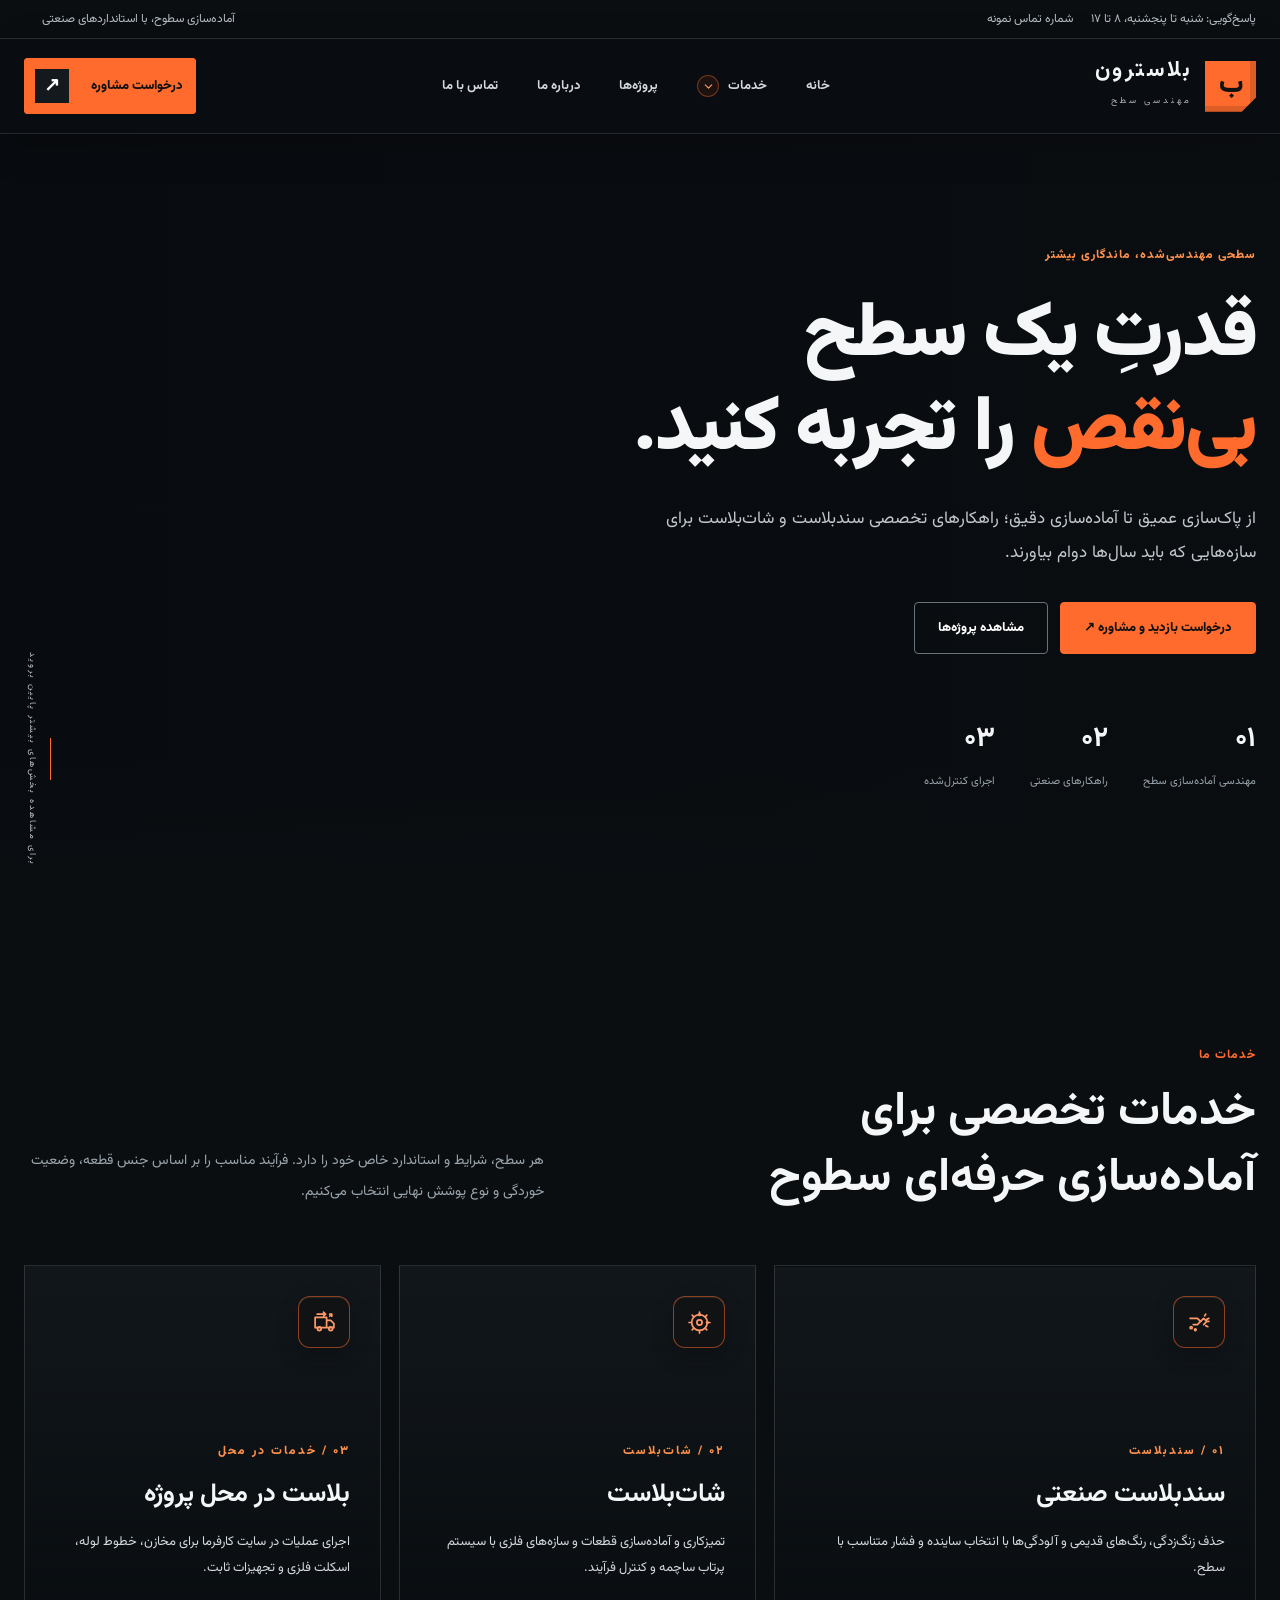
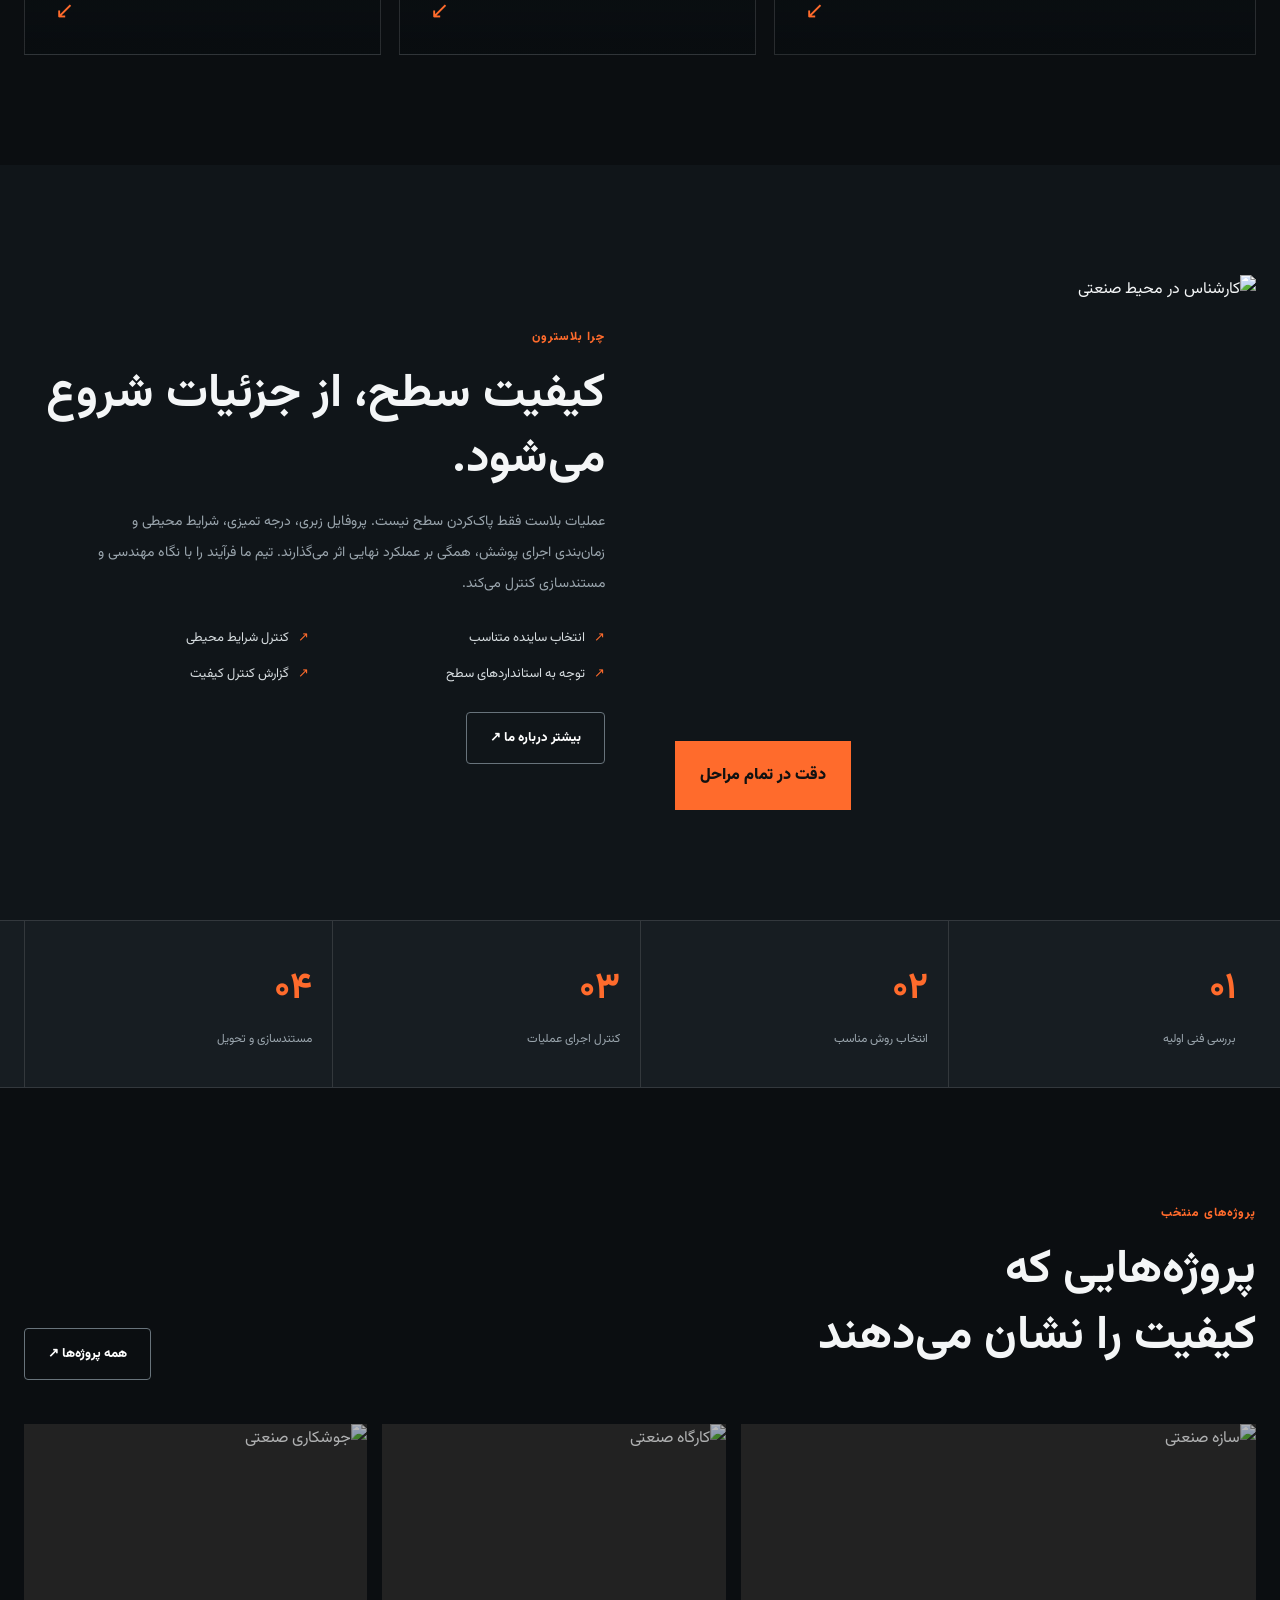
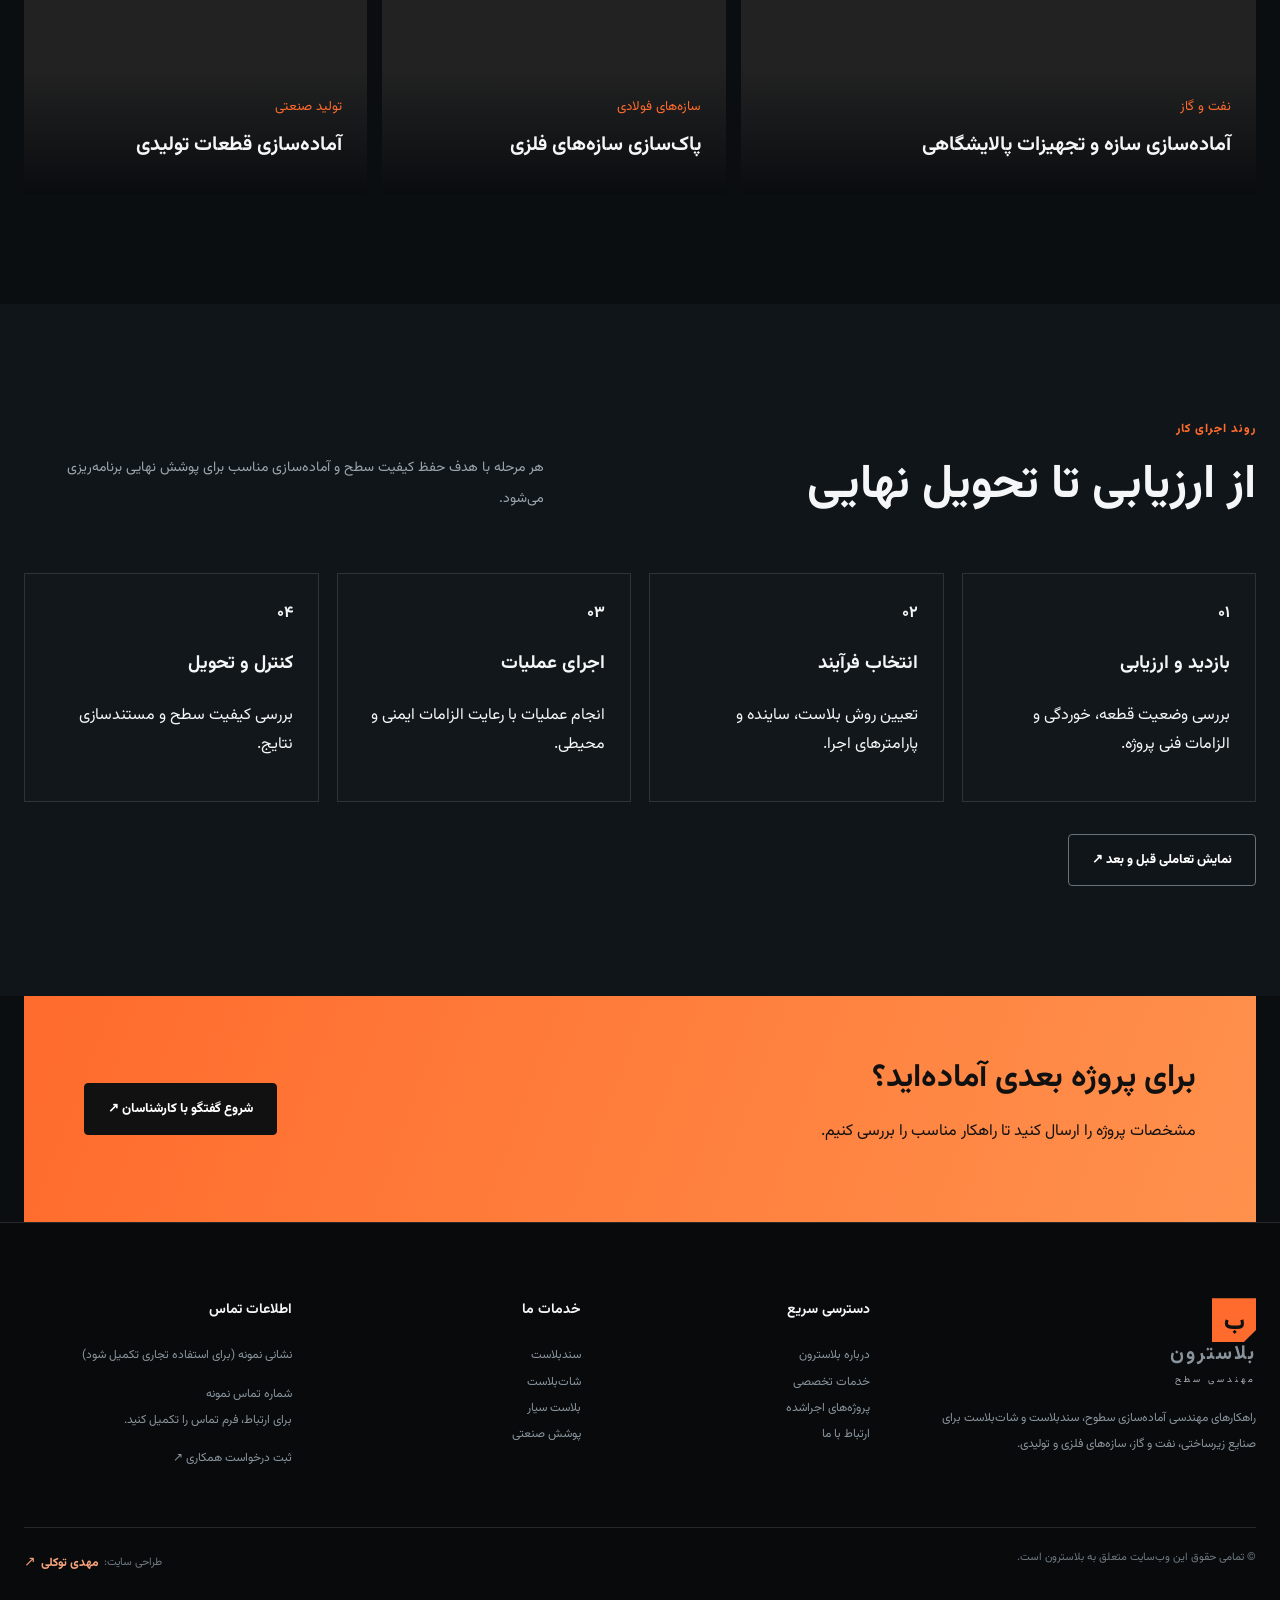
==== commit 89a81cc4: "Convert remaining Latin numerals in homepage visible text to Persian" ====
--- a/index.html
+++ b/index.html
@@ -36,7 +36,7 @@
 <section class="section home-services"><div class="container"><div class="section-head"><div><span class="eyebrow">خدمات ما</span><h2>خدمات تخصصی برای<br>آماده‌سازی حرفه‌ای سطوح</h2></div><p>هر سطح، شرایط و استاندارد خاص خود را دارد. فرآیند مناسب را بر اساس جنس قطعه، وضعیت خوردگی و نوع پوشش نهایی انتخاب می‌کنیم.</p></div>
 <div class="service-showcase"><a class="service-card" href="sandblasting.html"><div class="service-icon" aria-hidden="true"><svg viewBox="0 0 24 24" aria-hidden="true" focusable="false"><path d="M3 8h7l3 3-3 3H6"/><path d="m13 11 3-3 3 3-3 3"/><path d="M19 11h2"/><path d="M17 5.5 18 4m1 5 2-1m-3 7 2 1"/><circle cx="4" cy="17" r="1"/><circle cx="8" cy="19" r=".8"/></svg></div><span class="num">۰۱ / سندبلاست</span><h3>سندبلاست صنعتی</h3><p>حذف زنگ‌زدگی، رنگ‌های قدیمی و آلودگی‌ها با انتخاب ساینده و فشار متناسب با سطح.</p><span class="arrow">↙</span></a><a class="service-card" href="shotblasting.html"><div class="service-icon" aria-hidden="true"><svg viewBox="0 0 24 24" aria-hidden="true" focusable="false"><circle cx="12" cy="12" r="7.5"/><circle cx="12" cy="12" r="2.5"/><path d="M12 2v2m0 16v2M2 12h2m16 0h2M5 5l1.5 1.5m11 11L19 19m0-14-1.5 1.5m-11 11L5 19"/><circle cx="12" cy="4.5" r=".7"/><circle cx="19.5" cy="12" r=".7"/></svg></div><span class="num">۰۲ / شات‌بلاست</span><h3>شات‌بلاست</h3><p>تمیزکاری و آماده‌سازی قطعات و سازه‌های فلزی با سیستم پرتاب ساچمه و کنترل فرآیند.</p><span class="arrow">↙</span></a><a class="service-card" href="mobile-blasting.html"><div class="service-icon" aria-hidden="true"><svg viewBox="0 0 24 24" aria-hidden="true" focusable="false"><path d="M3 7h11v10H3zM14 10h4l3 3v4h-7z"/><circle cx="7" cy="18" r="1.8"/><circle cx="18" cy="18" r="1.8"/><path d="M5 4h8m-2-2 2 2-2 2M17 6l2-2m-2 0h2v2"/></svg></div><span class="num">۰۳ / خدمات در محل</span><h3>بلاست در محل پروژه</h3><p>اجرای عملیات در سایت کارفرما برای مخازن، خطوط لوله، اسکلت فلزی و تجهیزات ثابت.</p><span class="arrow">↙</span></a></div></div></section>
 <section class="section home-why" style="background:#101519"><div class="container split"><div class="image-stack"><img src="https://images.unsplash.com/photo-1581092160607-ee22621dd758?auto=format&fit=crop&w=1100&q=85" alt="کارشناس در محیط صنعتی"><div class="image-tag">دقت در تمام مراحل</div></div><div class="copy"><span class="eyebrow">چرا بلاسترون</span><h2>کیفیت سطح، از جزئیات شروع می‌شود.</h2><p>عملیات بلاست فقط پاک‌کردن سطح نیست. پروفایل زبری، درجه تمیزی، شرایط محیطی و زمان‌بندی اجرای پوشش، همگی بر عملکرد نهایی اثر می‌گذارند. تیم ما فرآیند را با نگاه مهندسی و مستندسازی کنترل می‌کند.</p><div class="ticks"><span>انتخاب ساینده متناسب</span><span>کنترل شرایط محیطی</span><span>توجه به استانداردهای سطح</span><span>گزارش کنترل کیفیت</span></div><a class="btn btn-outline" href="about.html">بیشتر درباره ما ↗</a></div></div></section>
-<section class="stats home-stats"><div class="container stats-row"><div class="stat"><strong>۰۱</strong><small>بررسی فنی اولیه</small></div><div class="stat"><strong>۰۲</strong><small>انتخاب روش مناسب</small></div><div class="stat"><strong>۰۳</strong><small>کنترل اجرای عملیات</small></div><div class="stat"><strong>04</strong><small>مستندسازی و تحویل</small></div></div></section>
+<section class="stats home-stats"><div class="container stats-row"><div class="stat"><strong>۰۱</strong><small>بررسی فنی اولیه</small></div><div class="stat"><strong>۰۲</strong><small>انتخاب روش مناسب</small></div><div class="stat"><strong>۰۳</strong><small>کنترل اجرای عملیات</small></div><div class="stat"><strong>۰۴</strong><small>مستندسازی و تحویل</small></div></div></section>
 <section class="section home-projects"><div class="container"><div class="section-head"><div><span class="eyebrow">پروژه‌های منتخب</span><h2>پروژه‌هایی که<br>کیفیت را نشان می‌دهند</h2></div><a class="btn btn-outline" href="projects.html">همه پروژه‌ها ↗</a></div><div class="project-grid"><a class="project" href="projects.html"><img src="https://images.unsplash.com/photo-1516937941344-00b4e0337589?auto=format&fit=crop&w=1200&q=85" alt="سازه صنعتی"><div class="project-info"><small>نفت و گاز</small><h3>آماده‌سازی سازه و تجهیزات پالایشگاهی</h3></div></a><a class="project" href="projects.html"><img src="https://images.unsplash.com/photo-1567789884554-0b844b597180?auto=format&fit=crop&w=900&q=85" alt="کارگاه صنعتی"><div class="project-info"><small>سازه‌های فولادی</small><h3>پاک‌سازی سازه‌های فلزی</h3></div></a><a class="project" href="projects.html"><img src="https://images.unsplash.com/photo-1504917595217-d4dc5ebe6122?auto=format&fit=crop&w=900&q=85" alt="جوشکاری صنعتی"><div class="project-info"><small>تولید صنعتی</small><h3>آماده‌سازی قطعات تولیدی</h3></div></a></div></div></section>
 <section class="section home-process" style="background:#101519"><div class="container"><div class="section-head"><div><span class="eyebrow">روند اجرای کار</span><h2>از ارزیابی تا تحویل نهایی</h2></div><p>هر مرحله با هدف حفظ کیفیت سطح و آماده‌سازی مناسب برای پوشش نهایی برنامه‌ریزی می‌شود.</p></div><div class="process-grid"><div class="process-step"><b>۰۱</b><h3>بازدید و ارزیابی</h3><p>بررسی وضعیت قطعه، خوردگی و الزامات فنی پروژه.</p></div><div class="process-step"><b>۰۲</b><h3>انتخاب فرآیند</h3><p>تعیین روش بلاست، ساینده و پارامترهای اجرا.</p></div><div class="process-step"><b>۰۳</b><h3>اجرای عملیات</h3><p>انجام عملیات با رعایت الزامات ایمنی و محیطی.</p></div><div class="process-step"><b>۰۴</b><h3>کنترل و تحویل</h3><p>بررسی کیفیت سطح و مستندسازی نتایج.</p></div></div><div style="margin-top:32px"><a class="btn btn-outline" href="projects.html#comparison">نمایش تعاملی قبل و بعد ↗</a></div></div></section><section class="container home-cta-section"><div class="cta-band"><div><h2>برای پروژه بعدی آماده‌اید؟</h2><p>مشخصات پروژه را ارسال کنید تا راهکار مناسب را بررسی کنیم.</p></div><a class="btn" href="contact.html">شروع گفتگو با کارشناسان ↗</a></div></section>
 </main>
--- a/assets/style.css
+++ b/assets/style.css
@@ -221,7 +221,7 @@
 /* Bespoke mobile footer */
 @media(max-width:600px){
 .footer{position:relative;isolation:isolate;overflow:hidden;padding:52px 0 20px;background:radial-gradient(ellipse at 90% 0%,rgba(255,107,44,.13),transparent 36%),linear-gradient(180deg,#10161b 0%,#080b0e 72%)}
-.footer:before{content:"BLASTRON";position:absolute;z-index:-1;top:18px;left:-20px;color:rgba(255,255,255,.025);font-size:clamp(62px,17vw,100px);font-weight:900;letter-spacing:3px;line-height:1;direction:ltr}
+.footer:before{content:"بلاسترون";position:absolute;z-index:-1;top:18px;left:-20px;color:rgba(255,255,255,.025);font-size:clamp(62px,17vw,100px);font-weight:900;letter-spacing:3px;line-height:1;direction:ltr}
 .footer:after{content:"";position:absolute;top:0;right:18px;left:18px;height:2px;background:linear-gradient(90deg,transparent,var(--orange),transparent)}
 .footer .container{width:calc(100% - 32px)}
 .footer-grid{display:grid;grid-template-columns:repeat(2,minmax(0,1fr));gap:12px}
@@ -344,7 +344,7 @@
 
   .home-cta-section{width:calc(100% - 36px);padding:0 0 65px}
   .home-cta-section .cta-band{position:relative;display:flex;flex-direction:column;align-items:stretch;gap:13px;padding:27px 21px;border:1px solid rgba(255,255,255,.16);border-radius:11px;background:linear-gradient(135deg,#ff8b4e,#f05d24);overflow:hidden}
-  .home-cta-section .cta-band:after{content:"B";position:absolute;left:5px;top:-37px;color:rgba(15,18,20,.09);font-size:180px;font-weight:900;line-height:1;pointer-events:none}
+  .home-cta-section .cta-band:after{content:"ب";position:absolute;left:5px;top:-37px;color:rgba(15,18,20,.09);font-size:180px;font-weight:900;line-height:1;pointer-events:none}
   .home-cta-section .cta-band>div,.home-cta-section .cta-band>.btn{position:relative;z-index:1}
   .home-cta-section .cta-band h2{font-size:24px;line-height:1.5;margin:0 0 5px}
   .home-cta-section .cta-band p{font-size:11px;line-height:1.9;margin:0;color:#321b11}
